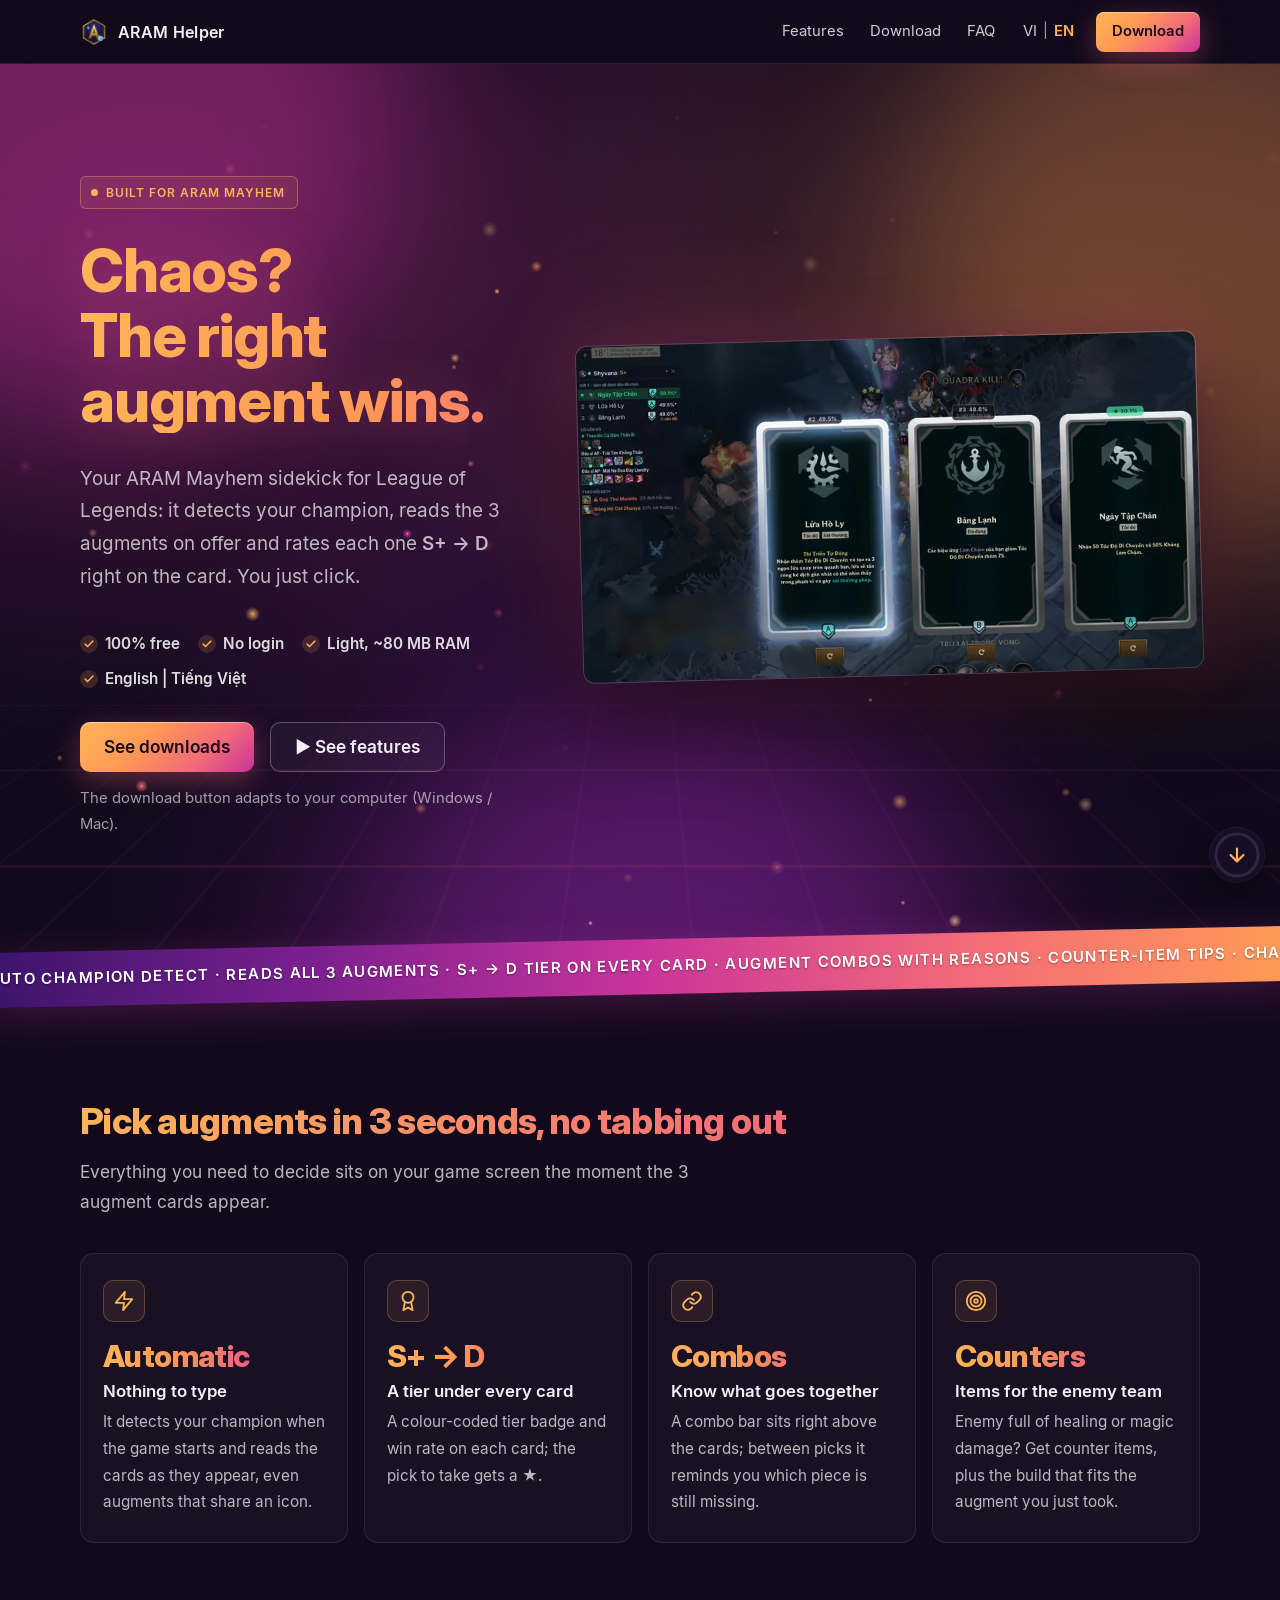
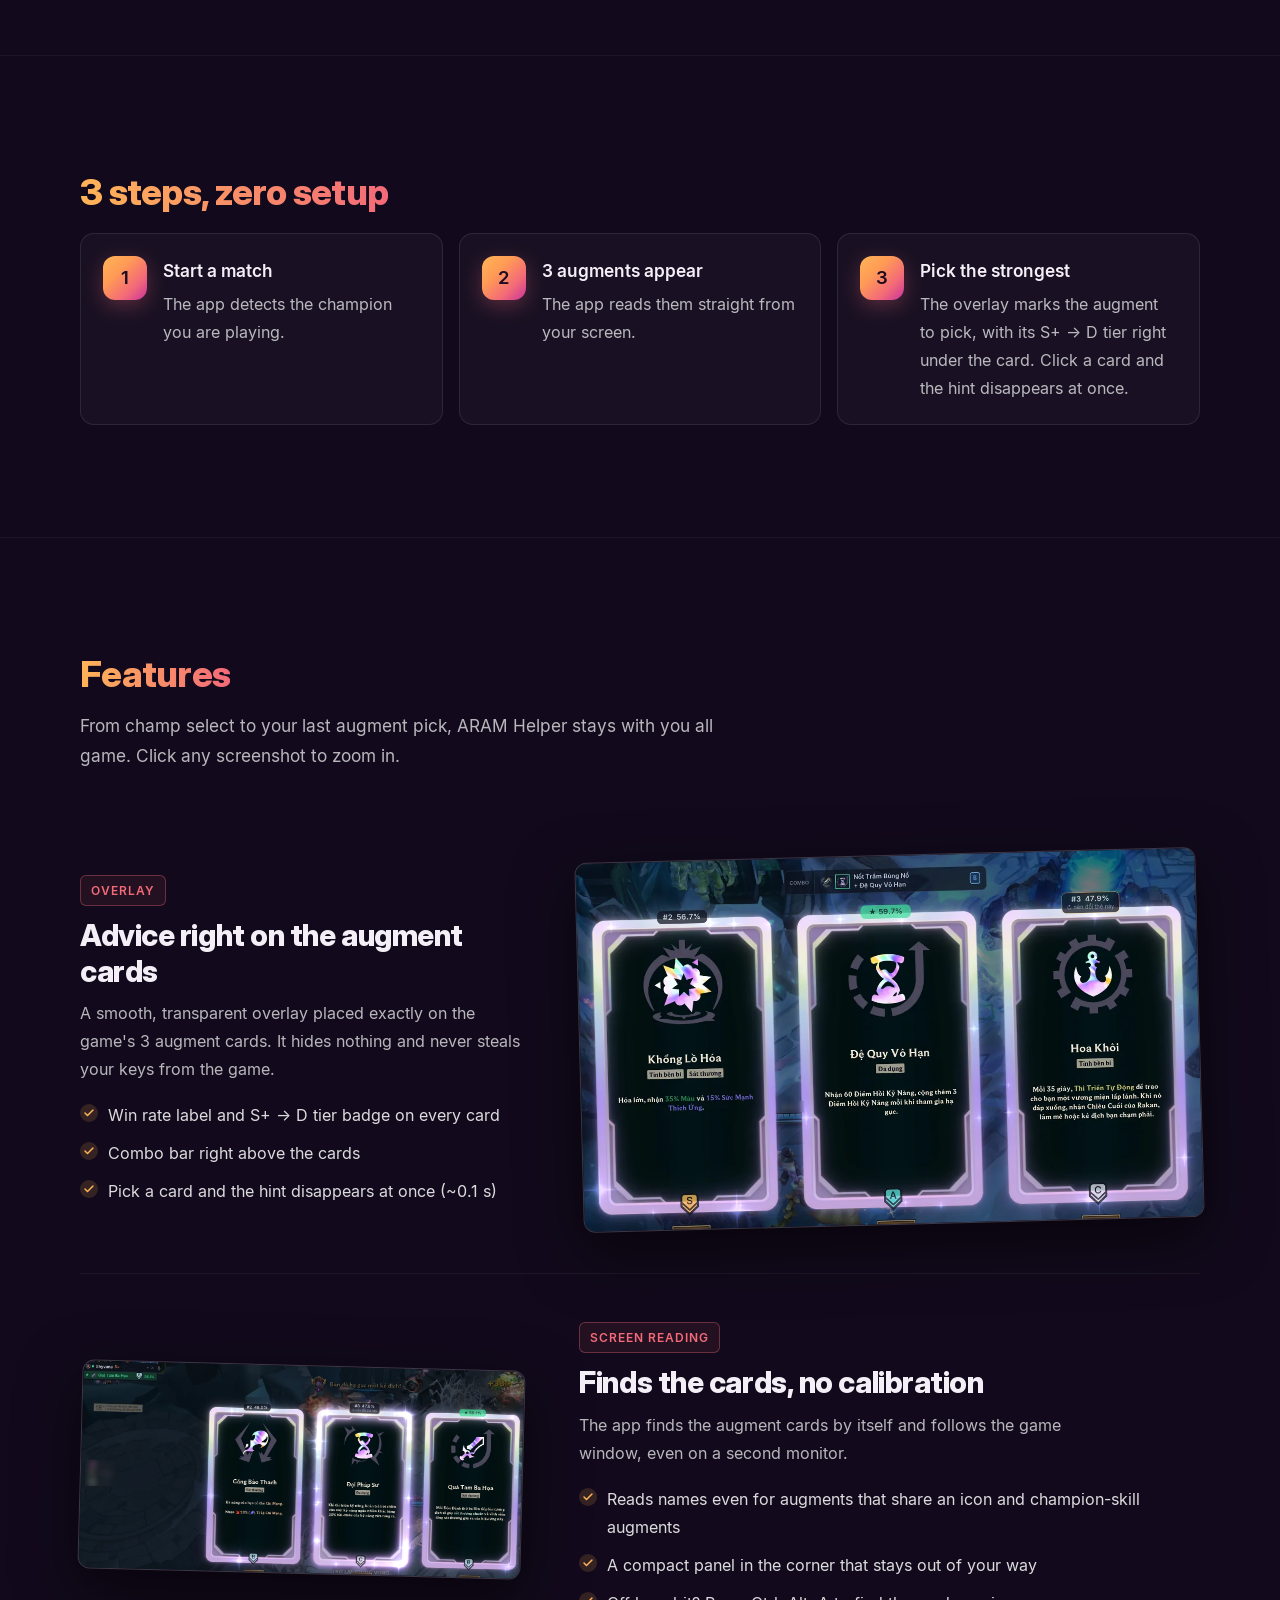
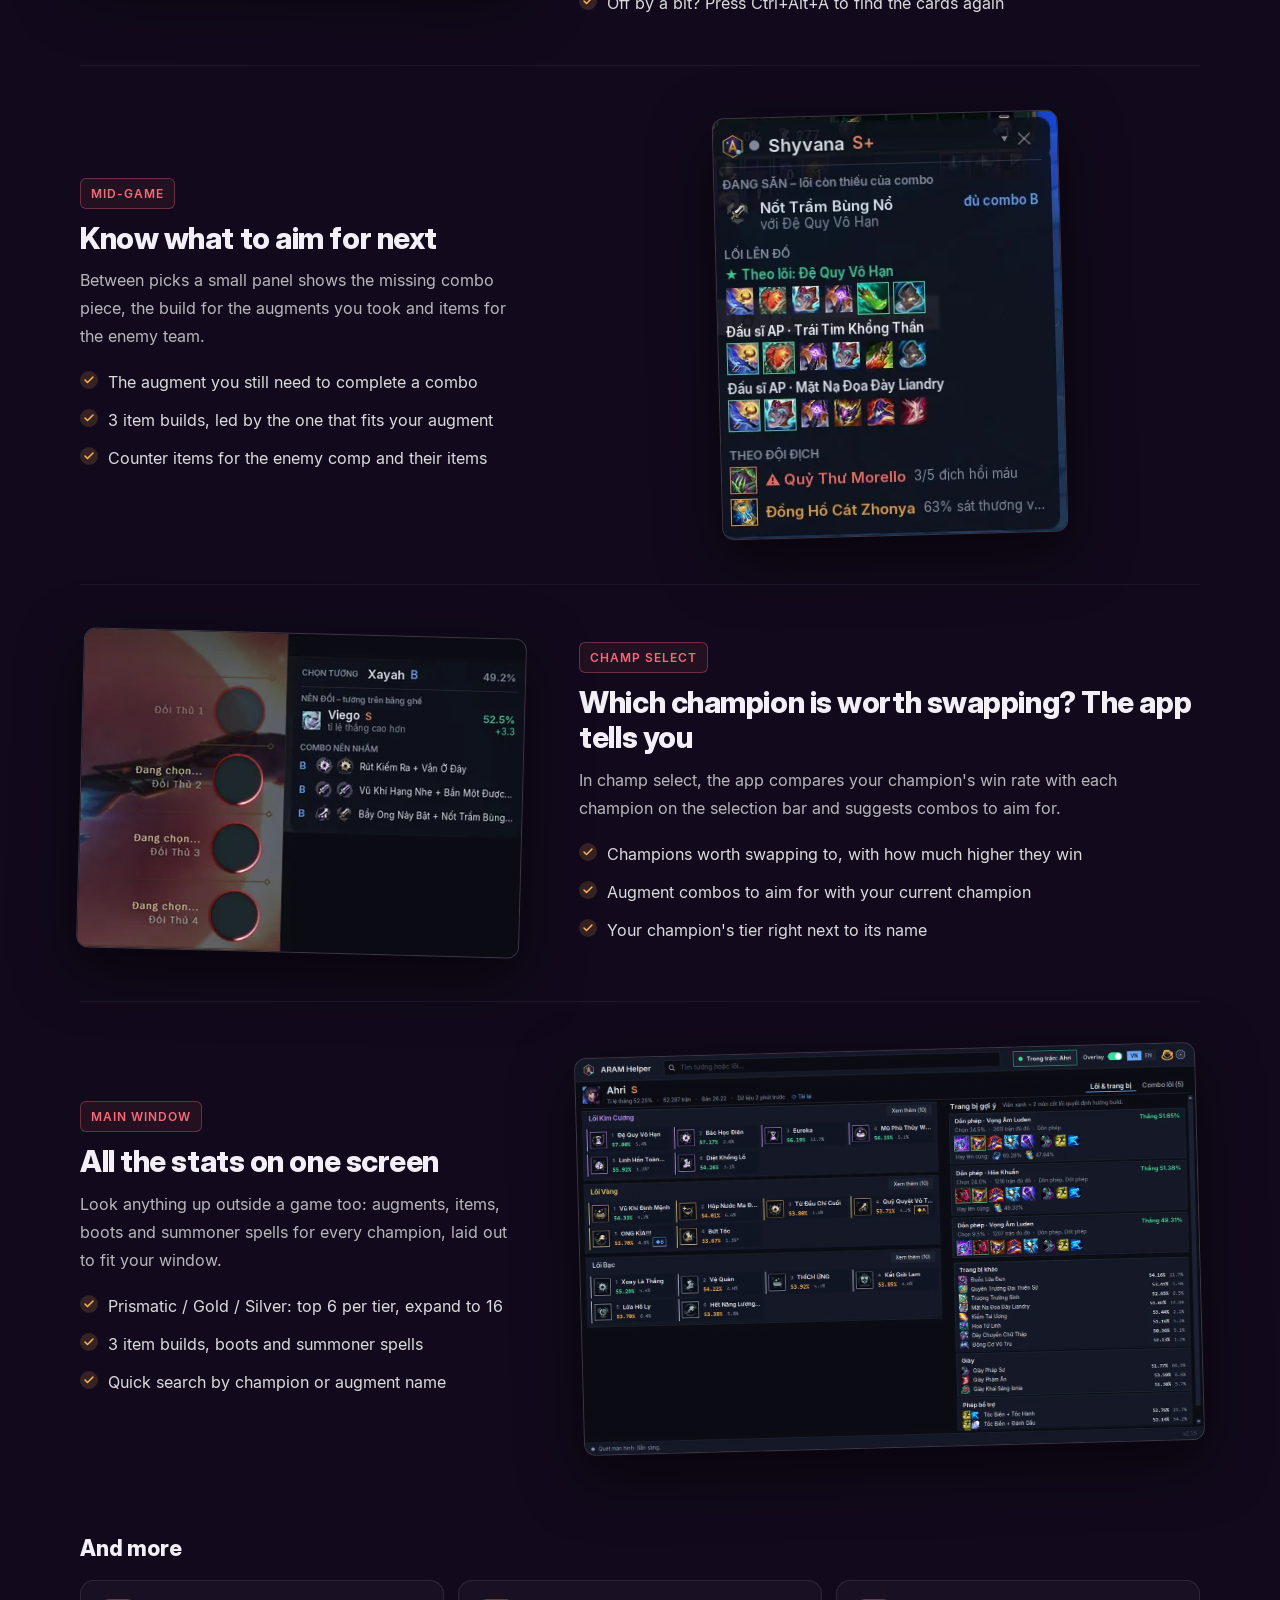
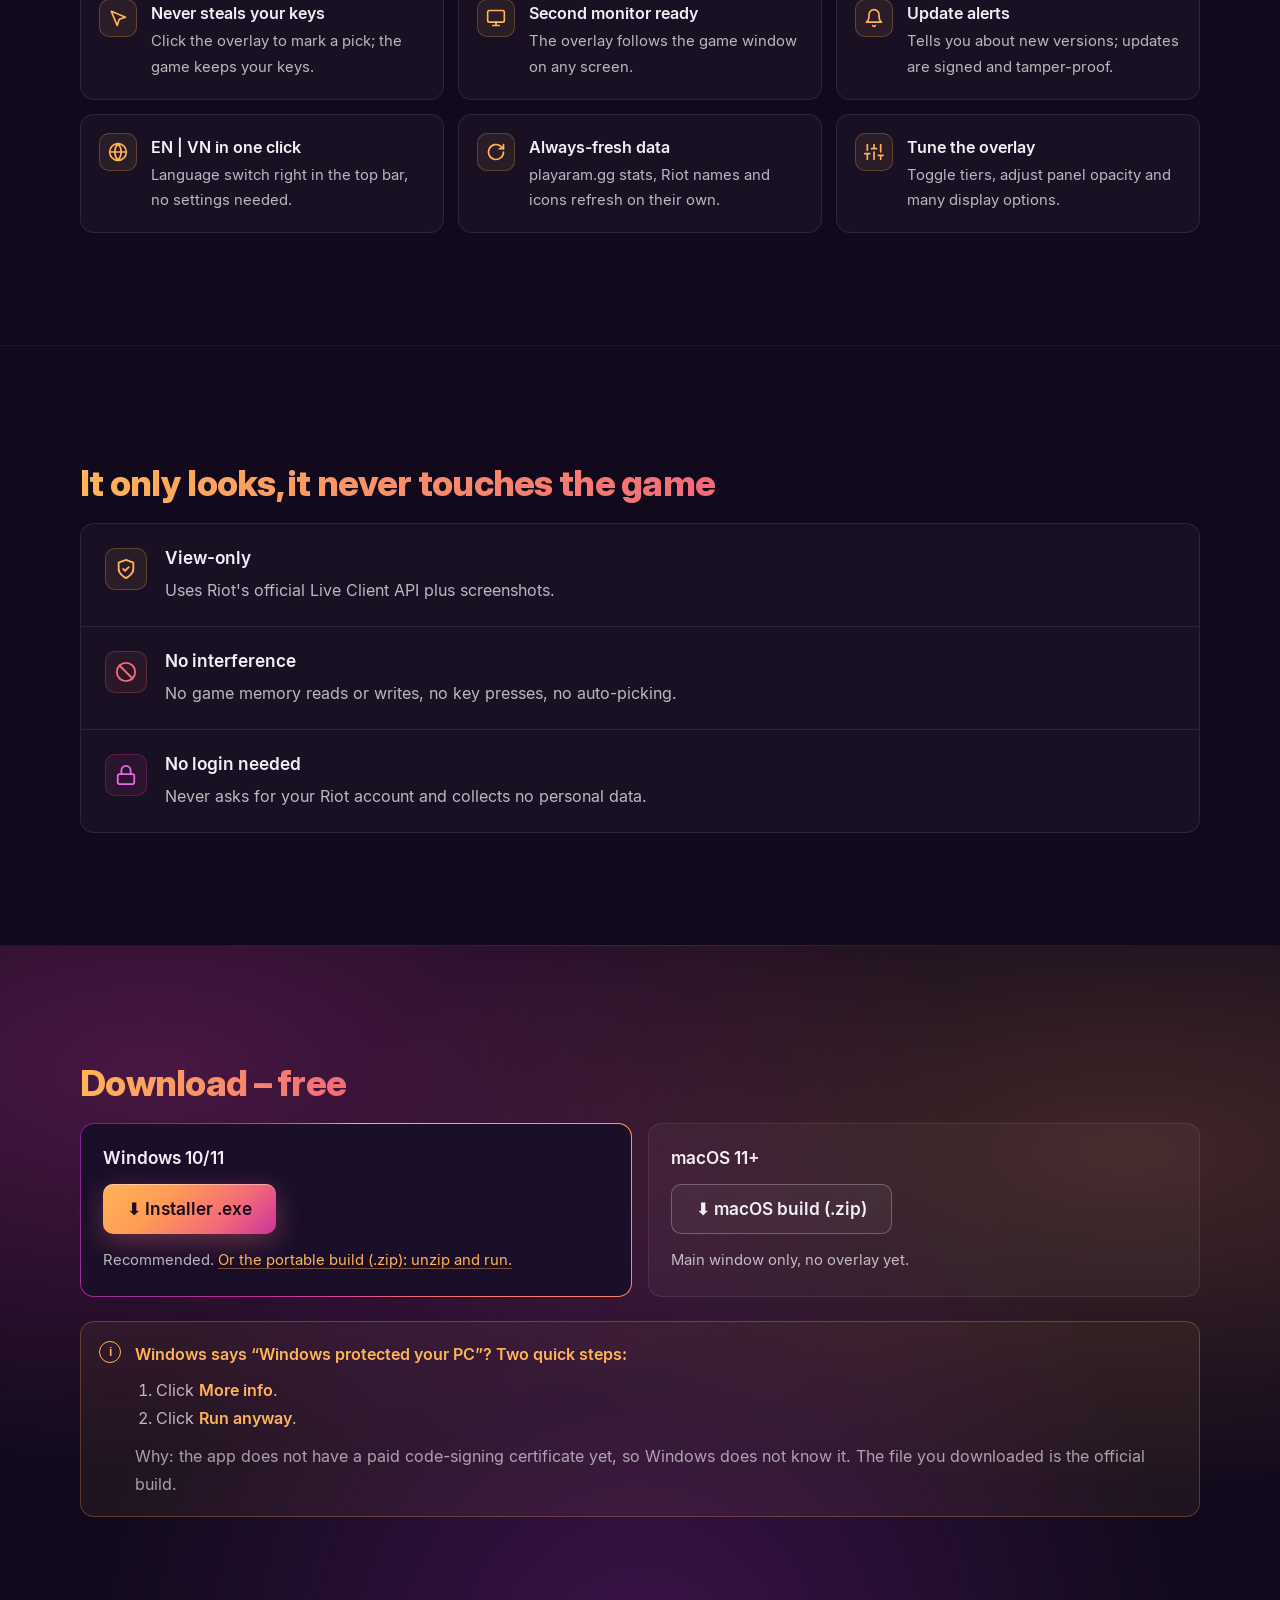
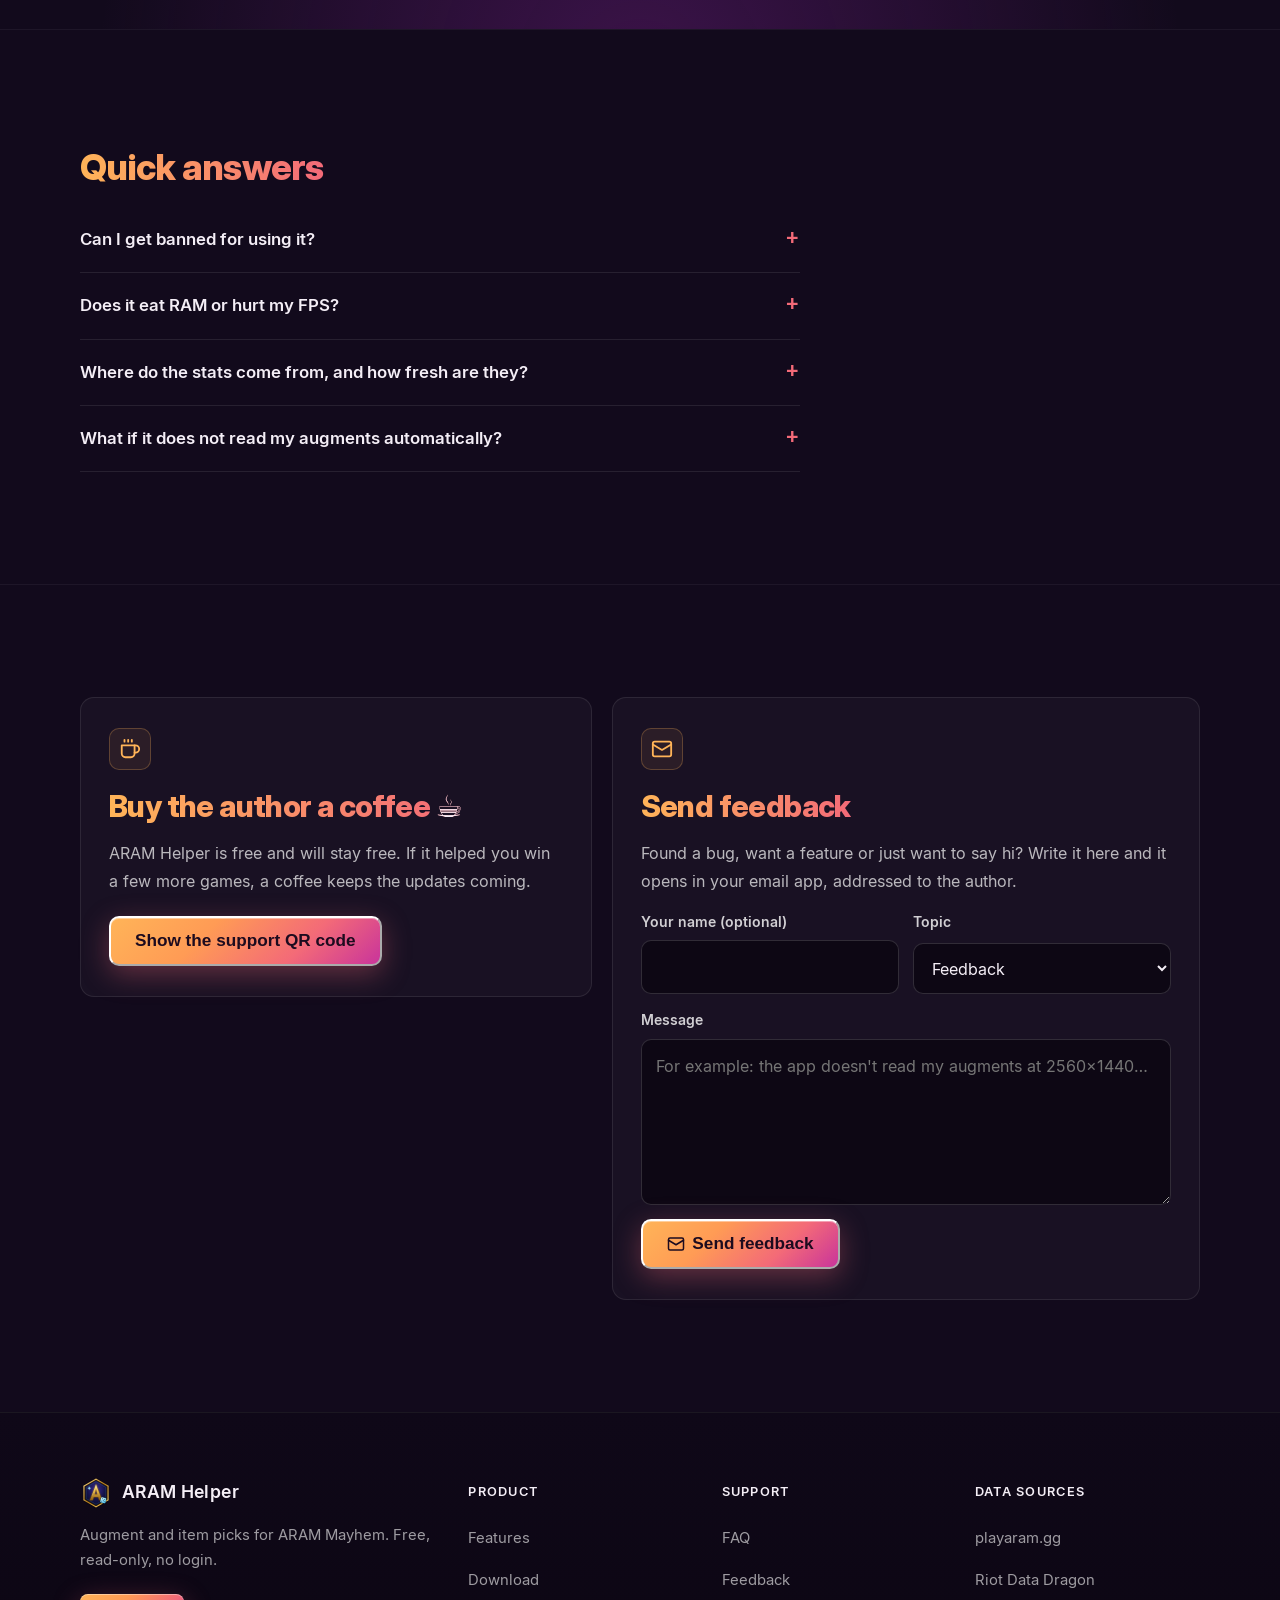
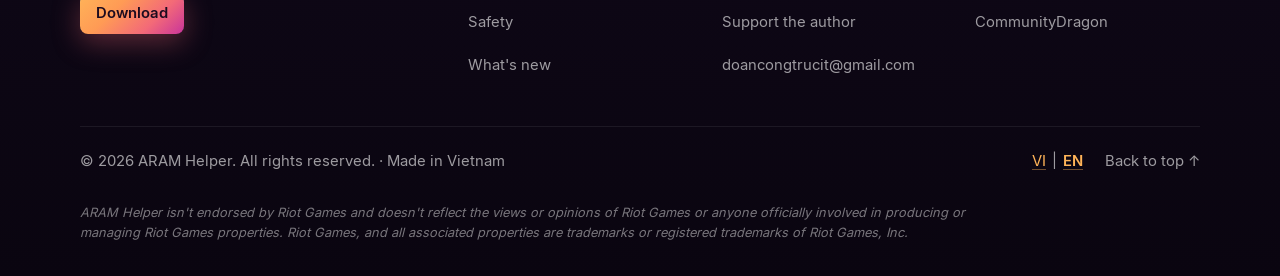
==== site/en/index.html @ 910d331d "ARAM Helper website and releases This repository hosts the aramhelper.com website and the app's rele" ====
<!doctype html>
<html lang="en">
<head>
<meta charset="utf-8">
<meta name="viewport" content="width=device-width, initial-scale=1">
<title>ARAM Helper – Augment and item picks for ARAM Mayhem</title>
<meta name="description" content="ARAM Helper detects your champion, reads the 3 augments on screen and recommends augments + items right in the game, for ARAM Mayhem. Free, read-only, no login.">
<meta name="keywords" content="ARAM Mayhem augment helper, ARAM Mayhem augments, ARAM augment tier list, augment overlay, ARAM Helper, LoL ARAM">
<meta name="theme-color" content="#120a1c">
<link rel="canonical" href="https://aramhelper.com/en/">
<link rel="alternate" hreflang="vi" href="https://aramhelper.com/">
<link rel="alternate" hreflang="en" href="https://aramhelper.com/en/">
<link rel="alternate" hreflang="x-default" href="https://aramhelper.com/">
<link rel="icon" type="image/png" href="../assets/img/icon.png">
<meta property="og:type" content="website">
<meta property="og:site_name" content="ARAM Helper">
<meta property="og:title" content="ARAM Helper – Chaos? Pick the right augment and win.">
<meta property="og:description" content="Reads your 3 augments on screen and recommends augments + items in-game for ARAM Mayhem. Free, read-only, no login.">
<meta property="og:url" content="https://aramhelper.com/en/">
<meta property="og:image" content="https://aramhelper.com/assets/img/og-en.png">
<meta property="og:locale" content="en_US">
<meta name="twitter:card" content="summary_large_image">
<meta name="twitter:title" content="ARAM Helper – Chaos? Pick the right augment and win.">
<meta name="twitter:description" content="Reads your 3 augments on screen and recommends augments + items in-game for ARAM Mayhem. Free, read-only, no login.">
<meta name="twitter:image" content="https://aramhelper.com/assets/img/og-en.png">
<link rel="preload" href="../assets/fonts/InterDisplay-ExtraBold.woff2" as="font" type="font/woff2" crossorigin>
<link rel="stylesheet" href="../assets/style.css?v=8edf6a30">
<script type="module" src="../assets/app.mjs?v=8edf6a30"></script>
</head>
<body data-lang="en">
<div class="scroll-progress" aria-hidden="true"></div>

<header class="site-nav">
  <a class="brand" href="#hero"><img src="../assets/img/icon.png" alt="" width="28" height="28"><span>ARAM Helper</span></a>
  <button class="nav-toggle" type="button" aria-label="Open menu" aria-controls="site-links">&#9776;</button>
  <nav id="site-links" class="site-links">
    <a href="#features">Features</a>
    <a href="#download">Download</a>
    <a href="#faq">FAQ</a>
    <span class="lang-switch"><a data-set-lang="vi" hreflang="vi" href="../">VI</a> | <a data-set-lang="en" hreflang="en" href="./">EN</a></span>
  </nav>
  <a class="btn btn-primary btn-sm nav-cta" href="#download">Download</a>
</header>

<main>

<section id="hero" class="hero glow">
  <div class="hero-fx" aria-hidden="true"><span class="blob b1"></span><span class="blob b2"></span><span class="blob b3"></span><div class="floor"></div><canvas id="sparks"></canvas></div>
  <p class="badge"><span class="dot"></span>Built for ARAM Mayhem</p>
  <h1>Chaos? The right augment wins.</h1>
  <p class="lead">Your ARAM Mayhem sidekick for League of Legends: it detects your champion, reads the 3 augments on offer and rates each one <b>S+ → D</b> right on the card. You just click.</p>
  <ul class="hero-points">
    <li><svg class="tick" viewBox="0 0 24 24" aria-hidden="true" focusable="false"><path d="M20 6 9 17l-5-5"/></svg>100% free</li><li><svg class="tick" viewBox="0 0 24 24" aria-hidden="true" focusable="false"><path d="M20 6 9 17l-5-5"/></svg>No login</li><li><svg class="tick" viewBox="0 0 24 24" aria-hidden="true" focusable="false"><path d="M20 6 9 17l-5-5"/></svg>Light, ~80 MB RAM</li><li><svg class="tick" viewBox="0 0 24 24" aria-hidden="true" focusable="false"><path d="M20 6 9 17l-5-5"/></svg>English | Tiếng Việt</li>
  </ul>
  <div class="cta">
    <a id="primary-dl" class="btn btn-primary" data-dl-win="https://github.com/doancongtrucit/aram-helper/releases/latest/download/ARAM-Helper-Setup.exe" data-dl-mac="https://github.com/doancongtrucit/aram-helper/releases/latest/download/ARAM-Helper-macos.zip" href="https://github.com/doancongtrucit/aram-helper/releases/latest/download/ARAM-Helper-Setup.exe">⬇ Download for Windows</a>
    <a id="demo-btn" class="btn btn-ghost" href="#features">▶ See features</a>
  </div>
  <p class="muted hero-note">The download button adapts to your computer (Windows / Mac). <span data-version hidden></span></p>
  <img class="shot hero-shot zoomable" fetchpriority="high" src="../assets/img/overlay-ingame.webp" srcset="../assets/img/overlay-ingame-800.webp 800w, ../assets/img/overlay-ingame.webp 1500w" sizes="(min-width: 1000px) 640px, 100vw" alt="ARAM Helper overlay in a real ARAM Mayhem game: win rates on the cards, tier badges and the suggestion panel" width="1500" height="814">
</section>

<div class="ticker" aria-hidden="true"><div class="ticker-track"><span>Auto champion detect · Reads all 3 augments · S+ → D tier on every card · Augment combos with reasons · Counter-item tips · Champ select advice · Transparent overlay</span><span>Auto champion detect · Reads all 3 augments · S+ → D tier on every card · Augment combos with reasons · Counter-item tips · Champ select advice · Transparent overlay</span></div></div>

<section id="highlights" class="highlights">
  <h2>Pick augments in 3 seconds, no tabbing out</h2>
  <p class="section-sub">Everything you need to decide sits on your game screen the moment the 3 augment cards appear.</p>
  <div class="hl-grid">
    <div class="box hl"><svg class="ico" viewBox="0 0 24 24" aria-hidden="true" focusable="false"><path d="M13 2 3 14h9l-1 8 10-12h-9l1-8z"/></svg><span class="hl-k">Automatic</span><b>Nothing to type</b><p>It detects your champion when the game starts and reads the cards as they appear, even augments that share an icon.</p></div>
    <div class="box hl"><svg class="ico" viewBox="0 0 24 24" aria-hidden="true" focusable="false"><circle cx="12" cy="8" r="6"/><path d="M15.5 13.5 17 22l-5-3-5 3 1.5-8.5"/></svg><span class="hl-k">S+ → D</span><b>A tier under every card</b><p>A colour-coded tier badge and win rate on each card; the pick to take gets a ★.</p></div>
    <div class="box hl"><svg class="ico" viewBox="0 0 24 24" aria-hidden="true" focusable="false"><path d="M10 13a5 5 0 0 0 7.5.5l3-3a5 5 0 0 0-7-7l-1.7 1.7"/><path d="M14 11a5 5 0 0 0-7.5-.5l-3 3a5 5 0 0 0 7 7l1.7-1.7"/></svg><span class="hl-k">Combos</span><b>Know what goes together</b><p>A combo bar sits right above the cards; between picks it reminds you which piece is still missing.</p></div>
    <div class="box hl"><svg class="ico" viewBox="0 0 24 24" aria-hidden="true" focusable="false"><circle cx="12" cy="12" r="10"/><circle cx="12" cy="12" r="6"/><circle cx="12" cy="12" r="2"/></svg><span class="hl-k">Counters</span><b>Items for the enemy team</b><p>Enemy full of healing or magic damage? Get counter items, plus the build that fits the augment you just took.</p></div>
  </div>
</section>

<section id="how" class="how">
  <h2>3 steps, zero setup</h2>
  <ol class="steps">
    <li class="box step"><i aria-hidden="true">1</i><div><b>Start a match</b>The app detects the champion you are playing.</div></li>
    <li class="box step"><i aria-hidden="true">2</i><div><b>3 augments appear</b>The app reads them straight from your screen.</div></li>
    <li class="box step"><i aria-hidden="true">3</i><div><b>Pick the strongest</b>The overlay marks the augment to pick, with its S+ → D tier right under the card. Click a card and the hint disappears at once.</div></li>
  </ol>
</section>

<section id="features" class="features">
  <h2>Features</h2>
  <p class="section-sub">From champ select to your last augment pick, ARAM Helper stays with you all game. Click any screenshot to zoom in.</p>
  <article class="frow">
    <div class="frow-text">
      <span class="chip">Overlay</span>
      <h3>Advice right on the augment cards</h3>
      <p>A smooth, transparent overlay placed exactly on the game's 3 augment cards. It hides nothing and never steals your keys from the game.</p>
      <ul class="checks"><li><svg class="tick" viewBox="0 0 24 24" aria-hidden="true" focusable="false"><path d="M20 6 9 17l-5-5"/></svg>Win rate label and S+ → D tier badge on every card</li><li><svg class="tick" viewBox="0 0 24 24" aria-hidden="true" focusable="false"><path d="M20 6 9 17l-5-5"/></svg>Combo bar right above the cards</li><li><svg class="tick" viewBox="0 0 24 24" aria-hidden="true" focusable="false"><path d="M20 6 9 17l-5-5"/></svg>Pick a card and the hint disappears at once (~0.1 s)</li></ul>
    </div>
    <figure class="frow-media"><img class="shot zoomable" src="../assets/img/overlay-combo.webp" alt="Overlay on the 3 augment cards: win rates, tier badges and the combo bar" width="1200" height="714" loading="lazy"></figure>
  </article>
  <article class="frow">
    <div class="frow-text">
      <span class="chip">Screen reading</span>
      <h3>Finds the cards, no calibration</h3>
      <p>The app finds the augment cards by itself and follows the game window, even on a second monitor.</p>
      <ul class="checks"><li><svg class="tick" viewBox="0 0 24 24" aria-hidden="true" focusable="false"><path d="M20 6 9 17l-5-5"/></svg>Reads names even for augments that share an icon and champion-skill augments</li><li><svg class="tick" viewBox="0 0 24 24" aria-hidden="true" focusable="false"><path d="M20 6 9 17l-5-5"/></svg>A compact panel in the corner that stays out of your way</li><li><svg class="tick" viewBox="0 0 24 24" aria-hidden="true" focusable="false"><path d="M20 6 9 17l-5-5"/></svg>Off by a bit? Press Ctrl+Alt+A to find the cards again</li></ul>
    </div>
    <figure class="frow-media"><img class="shot zoomable" src="../assets/img/overlay-collapsed.webp" alt="Compact suggestion panel in the corner while picking an augment" width="1500" height="705" loading="lazy"></figure>
  </article>
  <article class="frow frow-tall">
    <div class="frow-text">
      <span class="chip">Mid-game</span>
      <h3>Know what to aim for next</h3>
      <p>Between picks a small panel shows the missing combo piece, the build for the augments you took and items for the enemy team.</p>
      <ul class="checks"><li><svg class="tick" viewBox="0 0 24 24" aria-hidden="true" focusable="false"><path d="M20 6 9 17l-5-5"/></svg>The augment you still need to complete a combo</li><li><svg class="tick" viewBox="0 0 24 24" aria-hidden="true" focusable="false"><path d="M20 6 9 17l-5-5"/></svg>3 item builds, led by the one that fits your augment</li><li><svg class="tick" viewBox="0 0 24 24" aria-hidden="true" focusable="false"><path d="M20 6 9 17l-5-5"/></svg>Counter items for the enemy comp and their items</li></ul>
    </div>
    <figure class="frow-media"><img class="shot zoomable" src="../assets/img/overlay-between.webp" alt="Mid-game panel: missing combo piece, item builds and counter items" width="344" height="420" loading="lazy"></figure>
  </article>
  <article class="frow">
    <div class="frow-text">
      <span class="chip">Champ select</span>
      <h3>Which champion is worth swapping? The app tells you</h3>
      <p>In champ select, the app compares your champion's win rate with each champion on the selection bar and suggests combos to aim for.</p>
      <ul class="checks"><li><svg class="tick" viewBox="0 0 24 24" aria-hidden="true" focusable="false"><path d="M20 6 9 17l-5-5"/></svg>Champions worth swapping to, with how much higher they win</li><li><svg class="tick" viewBox="0 0 24 24" aria-hidden="true" focusable="false"><path d="M20 6 9 17l-5-5"/></svg>Augment combos to aim for with your current champion</li><li><svg class="tick" viewBox="0 0 24 24" aria-hidden="true" focusable="false"><path d="M20 6 9 17l-5-5"/></svg>Your champion's tier right next to its name</li></ul>
    </div>
    <figure class="frow-media"><img class="shot zoomable" src="../assets/img/champ-select.webp" alt="Champ select panel: champions worth swapping to and combos to aim for" width="500" height="360" loading="lazy"></figure>
  </article>
  <article class="frow">
    <div class="frow-text">
      <span class="chip">Main window</span>
      <h3>All the stats on one screen</h3>
      <p>Look anything up outside a game too: augments, items, boots and summoner spells for every champion, laid out to fit your window.</p>
      <ul class="checks"><li><svg class="tick" viewBox="0 0 24 24" aria-hidden="true" focusable="false"><path d="M20 6 9 17l-5-5"/></svg>Prismatic / Gold / Silver: top 6 per tier, expand to 16</li><li><svg class="tick" viewBox="0 0 24 24" aria-hidden="true" focusable="false"><path d="M20 6 9 17l-5-5"/></svg>3 item builds, boots and summoner spells</li><li><svg class="tick" viewBox="0 0 24 24" aria-hidden="true" focusable="false"><path d="M20 6 9 17l-5-5"/></svg>Quick search by champion or augment name</li></ul>
    </div>
    <figure class="frow-media"><img class="shot zoomable" src="../assets/img/main-window.webp" alt="ARAM Helper main window with augments, items and combos" width="1400" height="897" loading="lazy"></figure>
  </article>
  <h3 class="more-title">And more</h3>
  <div class="mini-grid">
    <div class="mini"><svg class="ico" viewBox="0 0 24 24" aria-hidden="true" focusable="false"><path d="m4 4 7 17 2.5-7.5L21 11z"/></svg><div><b>Never steals your keys</b><p>Click the overlay to mark a pick; the game keeps your keys.</p></div></div>
    <div class="mini"><svg class="ico" viewBox="0 0 24 24" aria-hidden="true" focusable="false"><rect x="2" y="3" width="20" height="14" rx="2"/><path d="M8 21h8M12 17v4"/></svg><div><b>Second monitor ready</b><p>The overlay follows the game window on any screen.</p></div></div>
    <div class="mini"><svg class="ico" viewBox="0 0 24 24" aria-hidden="true" focusable="false"><path d="M6 8a6 6 0 0 1 12 0c0 7 3 9 3 9H3s3-2 3-9"/><path d="M10.3 21a1.9 1.9 0 0 0 3.4 0"/></svg><div><b>Update alerts</b><p>Tells you about new versions; updates are signed and tamper-proof.</p></div></div>
    <div class="mini"><svg class="ico" viewBox="0 0 24 24" aria-hidden="true" focusable="false"><circle cx="12" cy="12" r="10"/><path d="M2 12h20M12 2a15 15 0 0 1 0 20M12 2a15 15 0 0 0 0 20"/></svg><div><b>EN | VN in one click</b><p>Language switch right in the top bar, no settings needed.</p></div></div>
    <div class="mini"><svg class="ico" viewBox="0 0 24 24" aria-hidden="true" focusable="false"><path d="M21 12a9 9 0 1 1-3-6.7L21 8"/><path d="M21 3v5h-5"/></svg><div><b>Always-fresh data</b><p>playaram.gg stats, Riot names and icons refresh on their own.</p></div></div>
    <div class="mini"><svg class="ico" viewBox="0 0 24 24" aria-hidden="true" focusable="false"><path d="M4 21v-7M4 10V3M12 21v-9M12 8V3M20 21v-5M20 12V3M1 14h6M9 8h6M17 16h6"/></svg><div><b>Tune the overlay</b><p>Toggle tiers, adjust panel opacity and many display options.</p></div></div>
  </div>
</section>

<section id="safety" class="safety">
  <h2>It only looks, it never touches the game</h2>
  <div class="row">
    <div class="box"><svg class="ico" viewBox="0 0 24 24" aria-hidden="true" focusable="false"><path d="M12 22s8-4 8-10V5l-8-3-8 3v7c0 6 8 10 8 10z"/><path d="m9 12 2 2 4-4"/></svg><b>View-only</b><p>Uses Riot's official Live Client API plus screenshots.</p></div>
    <div class="box"><svg class="ico" viewBox="0 0 24 24" aria-hidden="true" focusable="false"><circle cx="12" cy="12" r="10"/><path d="m4.9 4.9 14.2 14.2"/></svg><b>No interference</b><p>No game memory reads or writes, no key presses, no auto-picking.</p></div>
    <div class="box"><svg class="ico" viewBox="0 0 24 24" aria-hidden="true" focusable="false"><rect x="3" y="11" width="18" height="11" rx="2"/><path d="M7 11V7a5 5 0 0 1 10 0v4"/></svg><b>No login needed</b><p>Never asks for your Riot account and collects no personal data.</p></div>
  </div>
</section>

<section id="download" class="download glow">
  <h2>Download – free</h2>
  <div class="row">
    <div class="box featured">
      <b>Windows 10/11</b>
      <a class="btn btn-primary" href="https://github.com/doancongtrucit/aram-helper/releases/latest/download/ARAM-Helper-Setup.exe">⬇ Installer .exe</a>
      <p class="muted">Recommended. <a href="https://github.com/doancongtrucit/aram-helper/releases/latest/download/ARAM-Helper-win64-portable.zip">Or the portable build (.zip): unzip and run.</a></p>
    </div>
    <div class="box">
      <b>macOS 11+</b>
      <a class="btn btn-ghost" href="https://github.com/doancongtrucit/aram-helper/releases/latest/download/ARAM-Helper-macos.zip">⬇ macOS build (.zip)</a>
      <p class="muted">Main window only, no overlay yet.</p>
    </div>
  </div>
  <div id="mobile-note" class="note mobile-note">
    <p>ARAM Helper runs on Windows/Mac computers – open this link on a PC.</p>
    <button id="share-link" class="btn btn-ghost" type="button" data-copied="Link copied">Share / copy link</button>
    <p id="share-status" class="share-status" role="status" aria-live="polite"></p>
  </div>
  <div class="note smartscreen">
    <b>Windows says “Windows protected your PC”? Two quick steps:</b>
    <ol>
      <li>Click <b>More info</b>.</li>
      <li>Click <b>Run anyway</b>.</li>
    </ol>
    <p>Why: the app does not have a paid code-signing certificate yet, so Windows does not know it. The file you downloaded is the official build.</p>
  </div>
</section>

<section id="faq" class="faq narrow">
  <h2>Quick answers</h2>
  <details><summary>Can I get banned for using it?</summary><p>The app only uses the official Live Client API that Riot provides for companion apps (the same way other well-known apps work) plus screenshots. It never reads or writes game memory, never sends key presses and never picks augments for you. Still, it is a third-party tool – use it at your own discretion under Riot's current policies.</p></details>
  <details><summary>Does it eat RAM or hurt my FPS?</summary><p>It is light: about 70–90 MB of RAM while running, and the overlay is a single transparent window, so FPS is not noticeably affected.</p></details>
  <details><summary>Where do the stats come from, and how fresh are they?</summary><p>Augment and item stats come from playaram.gg; names and icons from Riot Data Dragon and CommunityDragon. The app refreshes its data when you open it.</p></details>
  <details><summary>What if it does not read my augments automatically?</summary><p>You can still look things up: type a champion or augment name in the search box to see stats and advice. While the augment cards are open, press Ctrl+Alt+A to make the app find the cards again.</p></details>
</section>

<section id="donate" class="donate">
  <div class="donate-grid">
    <div class="box donate-card">
      <svg class="ico" viewBox="0 0 24 24" aria-hidden="true" focusable="false"><path d="M17 8h1a4 4 0 0 1 0 8h-1"/><path d="M3 8h14v9a4 4 0 0 1-4 4H7a4 4 0 0 1-4-4z"/><path d="M6 2v2M10 2v2M14 2v2"/></svg>
      <h2>Buy the author a coffee <span class="emoji" aria-hidden="true">☕</span></h2>
      <p>ARAM Helper is free and will stay free. If it helped you win a few more games, a coffee keeps the updates coming.</p>
      <button id="qr-toggle" class="btn btn-primary" type="button" aria-expanded="false" aria-controls="qr-panel" data-show="Show the support QR code" data-hide="Hide the QR code">Show the support QR code</button>
      <noscript><style>#qr-toggle { display: none; } #qr-panel { display: block; }</style></noscript>
      <div id="qr-panel" class="qr-panel" hidden>
        <figure class="donate-figure">
          <img id="donate-qr" class="donate-qr" src="../assets/img/donate-qr.png" alt="VietQR code for a Vietnamese bank transfer to support the author" width="240" height="240">
          <figcaption>Vietnamese bank transfer (VietQR)</figcaption>
        </figure>
        <p id="donate-fallback" class="muted">The QR code is being updated. Contact me by email: <a href="mailto:doancongtrucit@gmail.com">doancongtrucit@gmail.com</a></p>
      </div>
    </div>
    <div id="feedback" class="box feedback-card">
      <svg class="ico" viewBox="0 0 24 24" aria-hidden="true" focusable="false"><rect x="2" y="4" width="20" height="16" rx="2"/><path d="m22 7-10 6L2 7"/></svg>
      <h2>Send feedback</h2>
      <p>Found a bug, want a feature or just want to say hi? Write it here and it opens in your email app, addressed to the author.</p>
      <form id="fb-form" class="fb-form" novalidate data-email="doancongtrucit@gmail.com" data-err="Please write a few words before sending." data-ok="Your email app should be open. If nothing happened, write directly to">
        <div class="field-row">
          <label class="field"><span>Your name (optional)</span><input name="name" type="text" maxlength="60" autocomplete="nickname"></label>
          <label class="field"><span>Topic</span><select name="topic"><option>Feedback</option><option>Bug report</option><option>Feature request</option></select></label>
        </div>
        <label class="field"><span>Message</span><textarea name="message" rows="5" maxlength="1500" placeholder="For example: the app doesn't read my augments at 2560×1440…" required></textarea></label>
        <button class="btn btn-primary" type="submit"><svg class="btn-ico" viewBox="0 0 24 24" aria-hidden="true" focusable="false"><rect x="2" y="4" width="20" height="16" rx="2"/><path d="m22 7-10 6L2 7"/></svg>Send feedback</button>
        <p id="fb-status" class="fb-status" role="status" aria-live="polite"></p>
      </form>
    </div>
  </div>
</section>

</main>

<dialog id="lightbox" class="lightbox" aria-label="Click to zoom">
  <form method="dialog"><button class="lightbox-close" aria-label="Close image">&times;</button></form>
  <img id="lightbox-img" alt="">
  <!-- Demo video slot: <video src="../assets/video/demo.mp4" controls playsinline></video> -->
</dialog>

<button id="scroll-fab" class="scroll-fab" type="button" hidden aria-label="Jump to the end" title="Jump to the end" data-end="Jump to the end" data-top="Back to top">
  <svg class="fab-ring" viewBox="0 0 48 48" aria-hidden="true"><circle cx="24" cy="24" r="21"/><circle class="fab-progress" cx="24" cy="24" r="21" pathLength="100"/></svg>
  <svg class="fab-arrow" viewBox="0 0 24 24" aria-hidden="true" focusable="false"><path d="M12 5v14M19 12l-7 7-7-7"/></svg>
</button>

<footer class="site-footer">
  <div class="footer-grid">
    <div class="footer-brand">
      <a class="brand" href="#hero"><img src="../assets/img/icon.png" alt="" width="32" height="32" loading="lazy"><span>ARAM Helper</span></a>
      <p>Augment and item picks for ARAM Mayhem. Free, read-only, no login.</p>
      <a class="btn btn-primary btn-sm" href="#download">Download</a>
    </div>
    <nav class="footer-col" aria-label="Product">
      <h3>Product</h3>
      <ul>
        <li><a href="#features">Features</a></li>
        <li><a href="#download">Download</a></li>
        <li><a href="#safety">Safety</a></li>
        <li><a href="changelog.html">What's new</a></li>
      </ul>
    </nav>
    <nav class="footer-col" aria-label="Support">
      <h3>Support</h3>
      <ul>
        <li><a href="#faq">FAQ</a></li>
        <li><a href="#feedback">Feedback</a></li>
        <li><a href="#donate">Support the author</a></li>
        <li><a href="mailto:doancongtrucit@gmail.com">doancongtrucit@gmail.com</a></li>
      </ul>
    </nav>
    <div class="footer-col">
      <h3>Data sources</h3>
      <ul>
        <li><a href="https://playaram.gg" rel="noopener">playaram.gg</a></li>
        <li>Riot Data Dragon</li>
        <li>CommunityDragon</li>
      </ul>
    </div>
  </div>
  <div class="footer-bottom">
    <p>&copy; 2026 ARAM Helper. All rights reserved. · Made in Vietnam</p>
    <p class="footer-meta"><span class="lang-switch"><a data-set-lang="vi" hreflang="vi" href="../">VI</a> | <a data-set-lang="en" hreflang="en" href="./">EN</a></span><a href="#hero">Back to top &uarr;</a></p>
  </div>
  <p class="disclaimer"><i>ARAM Helper isn't endorsed by Riot Games and doesn't reflect the views or opinions of Riot Games or anyone officially involved in producing or managing Riot Games properties. Riot Games, and all associated properties are trademarks or registered trademarks of Riot Games, Inc.</i></p>
</footer>

</body>
</html>
---- site/assets/style.css ----
/* ARAM Helper landing page – "Vice sunset" palette (deep violet → magenta → coral → warm yellow).
   Layout and type rhythm follow a calm editorial style; motion lives in the effects layer at the end.
   No external fonts or CSS. */

@font-face {
  font-family: "Inter";
  src: url("fonts/Inter-Regular.ttf") format("truetype");
  font-weight: 400;
  font-style: normal;
  font-display: swap;
}
@font-face {
  font-family: "Inter";
  src: url("fonts/Inter-SemiBold.ttf") format("truetype");
  font-weight: 600;
  font-style: normal;
  font-display: swap;
}
@font-face {
  font-family: "Inter Display";        /* Inter 4.1 display cut, for large headings */
  src: url("fonts/InterDisplay-ExtraBold.woff2") format("woff2");
  font-weight: 800;
  font-style: normal;
  font-display: swap;
}

:root {
  /* Palette */
  --violet: #3b146b;
  --purple: #7b208f;
  --magenta: #c9349b;
  --coral-pink: #f36a78;
  --coral: #f87572;
  --orange: #ff9b55;
  --yellow: #ffb458;

  --bg: #120a1c;
  --bg-2: #1a0e29;
  --text: #f4eef6;
  --body: #ffffffb3;           /* ~11:1 on --bg */
  --muted: #ffffff99;          /* ~7:1 on --bg */
  --surface: #ffffff08;
  --surface-2: #ffffff0f;
  --line: #ffffff17;

  --sunset: linear-gradient(90deg, var(--yellow), var(--orange) 30%, var(--coral-pink) 60%, var(--magenta) 85%, var(--purple));
  --sunset-diag: linear-gradient(135deg, var(--yellow), var(--orange) 35%, var(--coral-pink) 70%, var(--magenta));
  --radius: 14px;
  --wrap: 1120px;
  --gutter: clamp(16px, 4vw, 32px);
  color-scheme: dark;
}

*, *::before, *::after { box-sizing: border-box; }

html { -webkit-text-size-adjust: 100%; scroll-padding-top: 76px; }
@media (prefers-reduced-motion: no-preference) {
  html { scroll-behavior: smooth; }
}

body {
  margin: 0;
  background: var(--bg);
  color: var(--text);
  font: 400 1rem/1.75 "Inter", system-ui, "Segoe UI", Roboto, sans-serif;
  -webkit-font-smoothing: antialiased;
}

img { max-width: 100%; height: auto; display: block; }
a { color: var(--yellow); text-underline-offset: 3px; text-decoration-color: #ffb45866; }
a:hover { color: #ffd29a; text-decoration-color: currentColor; }
:focus-visible { outline: 2px solid var(--yellow); outline-offset: 3px; border-radius: 4px; }
b, strong { font-weight: 600; }
p { margin: 0 0 .9em; color: var(--body); }
.muted { color: var(--muted); font-size: .925rem; }

/* ---------- Headings: sentence case, tight tracking ---------- */
h1, h2 {
  margin: 0 0 .5em;
  font-family: "Inter Display", "Inter", system-ui, "Segoe UI", sans-serif;
  font-weight: 800;
  letter-spacing: -.02em;
  text-wrap: balance;
}
h1 {
  width: fit-content;
  max-width: 14ch;
  padding-top: .12em;                 /* room for stacked Vietnamese marks inside the gradient clip */
  font-size: clamp(2.3rem, 1.4rem + 3.8vw, 3.75rem);
  line-height: 1.08;
  background: var(--sunset);
  background-size: 200% auto;
  -webkit-background-clip: text;
  background-clip: text;
  color: transparent;
}
h2 {
  width: fit-content;
  max-width: 100%;
  padding-top: .1em;
  font-size: clamp(1.7rem, 1.2rem + 1.8vw, 2.25rem);
  line-height: 1.2;
  background: linear-gradient(90deg, var(--yellow), var(--coral-pink));
  -webkit-background-clip: text;
  background-clip: text;
  color: transparent;
}
h2 .emoji { color: var(--text); -webkit-text-fill-color: currentColor; }

/* ---------- Layout ---------- */
main { overflow-x: clip; }             /* the tilted ticker is wider than the viewport */
main > section {
  position: relative;
  overflow-x: clip;
  padding: clamp(64px, 9vw, 112px) max(var(--gutter), calc((100% - var(--wrap)) / 2));
}
main > section + section { border-top: 1px solid #ffffff0d; }
.narrow > * { max-width: 720px; }

.glow {
  background:
    radial-gradient(ellipse at 12% 18%, #c9349b4d, transparent 50%),
    radial-gradient(ellipse at 88% 30%, #ff9b5533, transparent 50%),
    radial-gradient(ellipse at 50% 110%, #7b208f66, transparent 60%),
    var(--bg);
}

.box {
  background: var(--surface);
  border: 1px solid var(--line);
  border-radius: var(--radius);
  padding: 22px;
}
.box > b { display: block; margin-bottom: 6px; color: var(--text); font-size: 1.075rem; line-height: 1.4; }
.box p { color: var(--body); }
.box p:last-child { margin-bottom: 0; }

.row { display: grid; gap: 16px; }
@media (min-width: 760px) {
  .download .row { grid-template-columns: repeat(2, 1fr); }
}

/* ---------- Buttons ---------- */
.btn {
  display: inline-flex;
  align-items: center;
  justify-content: center;
  gap: .45em;
  min-height: 50px;
  padding: 12px 24px;
  border-radius: 10px;
  font-weight: 600;
  font-size: 1.075rem;
  line-height: 1.2;
  text-align: center;
  text-decoration: none;
  color: var(--text);
  transition: transform .2s ease, box-shadow .2s ease, background-color .2s ease, border-color .2s ease;
}
.btn-primary {
  background: var(--sunset-diag);
  color: #1d0b1f;
  box-shadow: 0 8px 28px #f36a7859, inset 0 1px 0 #ffffff66;
}
.btn-primary:hover { color: #1d0b1f; transform: translateY(-2px); box-shadow: 0 12px 36px #f36a7880, inset 0 1px 0 #ffffff66; }
.btn-primary:active { transform: translateY(0); }
.btn-ghost { border: 1px solid #ffffff40; background: #ffffff0a; }
.btn-ghost:hover { color: var(--text); border-color: #ffffffa0; background: #ffffff14; }
.btn-sm { min-height: 40px; padding: 8px 16px; font-size: .925rem; border-radius: 8px; }

/* ---------- Screenshots ---------- */
.shot {
  border: 1px solid #ffffff2e;
  border-radius: 12px;
  rotate: -1.5deg;
  box-shadow: 0 20px 60px #00000099;
  transition: rotate .4s cubic-bezier(.2,.7,.2,1), scale .4s cubic-bezier(.2,.7,.2,1), box-shadow .4s ease;
}
.shot:hover { rotate: 0deg; scale: 1.02; box-shadow: 0 24px 70px #000000b3, 0 0 50px #f36a7833; }

/* ---------- Nav ---------- */
.site-nav {
  position: sticky;
  top: 0;
  z-index: 20;
  display: flex;
  align-items: center;
  gap: 20px;
  min-height: 64px;
  padding: 10px max(var(--gutter), calc((100% - var(--wrap)) / 2));
  background: #120a1ccc;
  -webkit-backdrop-filter: blur(14px);
  backdrop-filter: blur(14px);
  border-bottom: 1px solid #ffffff12;
}
.brand { display: flex; align-items: center; gap: 10px; margin-right: auto; color: var(--text); font-weight: 600; letter-spacing: .02em; text-decoration: none; }
.brand:hover { color: var(--text); }
.brand img { border-radius: 6px; }
.site-links { display: flex; align-items: center; gap: 26px; font-size: .925rem; }
.site-links a { color: #ffffffcc; text-decoration: none; }
.site-links a:hover { color: var(--text); }
.lang-switch { color: var(--muted); }
.lang-switch a { padding: 4px 2px; }
[data-lang="vi"] .lang-switch [data-set-lang="vi"],
[data-lang="en"] .lang-switch [data-set-lang="en"] { color: var(--yellow); font-weight: 600; }
.nav-toggle {
  display: none;
  width: 44px;
  height: 44px;
  border: 1px solid #ffffff40;
  border-radius: 10px;
  background: transparent;
  color: var(--text);
  font-size: 1.3rem;
  line-height: 1;
  cursor: pointer;
}

/* ---------- Hero ---------- */
.hero { display: grid; gap: 0 56px; align-items: center; }
.hero .lead { font-size: clamp(1.05rem, 1rem + .3vw, 1.175rem); max-width: 34rem; line-height: 1.75; }
.cta { display: flex; flex-wrap: wrap; gap: 14px 16px; margin: 30px 0 14px; }
.hero-note { margin: 0; }
.hero-shot { margin-top: 44px; width: 100%; }
@media (min-width: 1000px) {
  .hero { grid-template-columns: minmax(0, 5fr) minmax(0, 7fr); }
  .hero > :not(.hero-shot):not(.hero-fx) { grid-column: 1; }
  .hero-shot { grid-column: 2; grid-row: 1 / span 6; margin-top: 0; }
}

/* ---------- Hero points ---------- */
.hero-points { display: flex; flex-wrap: wrap; gap: 8px 18px; margin: 20px 0 0; padding: 0; list-style: none; }
.hero-points li { display: inline-flex; align-items: center; gap: 7px; color: #ffffffd9; font-size: .95rem; font-weight: 600; }
.tick { flex: none; width: 18px; height: 18px; padding: 3px; border-radius: 50%; background: #ffb45826; fill: none; stroke: var(--yellow); stroke-width: 3; stroke-linecap: round; stroke-linejoin: round; }

/* ---------- Section intro ---------- */
.section-sub { max-width: 40rem; margin: -.2em 0 36px; font-size: 1.075rem; }

/* ---------- Lightbox (click a screenshot to zoom) ---------- */
.zoomable { cursor: zoom-in; }
.lightbox {
  width: auto; max-width: min(1500px, calc(100vw - 24px)); max-height: calc(100vh - 24px);
  padding: 0; border: 0; background: transparent; overflow: visible;
}
.lightbox::backdrop { background: #07030bf0; -webkit-backdrop-filter: blur(6px); backdrop-filter: blur(6px); }
.lightbox[open] { display: grid; place-items: center; animation: zoomIn .25s cubic-bezier(.2,.7,.2,1); }
.lightbox img {
  max-width: min(1500px, calc(100vw - 24px)); max-height: calc(100vh - 40px); width: auto; height: auto;
  border-radius: 12px; border: 1px solid #ffffff2e; box-shadow: 0 30px 90px #000; cursor: zoom-out;
}
.lightbox form { position: fixed; top: 14px; right: 14px; margin: 0; z-index: 2; }
.lightbox-close {
  width: 44px; height: 44px; border: 1px solid #ffffff40; border-radius: 50%;
  background: #120a1ccc; color: var(--text); font-size: 1.6rem; line-height: 1; cursor: pointer;
}
.lightbox-close:hover { border-color: var(--yellow); color: var(--yellow); }
@keyframes zoomIn { from { opacity: 0; transform: scale(.94); } }

/* ---------- How ---------- */
.steps { display: grid; gap: 16px; margin: 0; padding: 0; list-style: none; }
.step { display: flex; gap: 16px; align-items: flex-start; }
.step i {
  flex: none;
  display: grid;
  place-items: center;
  width: 44px; height: 44px;
  border-radius: 12px;
  background: var(--sunset-diag);
  color: #1d0b1f;
  font-style: normal;
  font-weight: 600;
  font-size: 1.15rem;
  box-shadow: 0 6px 20px #f36a784d;
}
.step b { display: block; color: var(--text); font-size: 1.075rem; margin-bottom: 4px; }
.step div { color: var(--body); }
@media (min-width: 760px) {
  .steps { grid-template-columns: repeat(3, 1fr); }
}

/* ---------- Highlights ---------- */
.hl-grid { display: grid; gap: 16px; }
@media (min-width: 640px) { .hl-grid { grid-template-columns: repeat(2, 1fr); } }
@media (min-width: 1000px) { .hl-grid { grid-template-columns: repeat(4, 1fr); } }
.hl { padding: 26px 22px; }
.hl .ico { margin-bottom: 18px; }
.hl-k {
  display: block; margin-bottom: 6px;
  font: 800 1.9rem/1.1 "Inter Display", "Inter", sans-serif; letter-spacing: -.02em;
  background: var(--sunset); -webkit-background-clip: text; background-clip: text; color: transparent;
}
.hl > b { font-size: 1.05rem; }
.hl p { font-size: .95rem; }

/* ---------- Feature rows (alternating text / screenshot) ---------- */
.frow { display: grid; gap: 28px; align-items: center; padding: 36px 0; }
.frow + .frow { border-top: 1px solid #ffffff0d; }
.frow h3 { margin: 12px 0 10px; font: 800 clamp(1.4rem, 1.1rem + 1vw, 1.85rem)/1.2 "Inter Display", "Inter", sans-serif; letter-spacing: -.015em; color: var(--text); }
.frow-text p { max-width: 34rem; }
.frow-media { margin: 0; display: flex; justify-content: center; }
.frow-media .shot { width: 100%; }
.frow-tall .frow-media .shot { width: auto; max-height: 460px; }
.frow:nth-of-type(even) .shot { rotate: 1.5deg; }
@media (min-width: 900px) {
  .frow { grid-template-columns: minmax(0, 5fr) minmax(0, 7fr); gap: 56px; padding: 48px 0; }
  .frow:nth-of-type(even) .frow-text { order: 2; }
}
.chip {
  display: inline-block; padding: 4px 10px; border-radius: 6px;
  border: 1px solid #f36a7859; background: #f36a7814;
  color: var(--coral-pink); font-size: .75rem; font-weight: 600; letter-spacing: .08em; text-transform: uppercase;
}
.checks { margin: 18px 0 0; padding: 0; list-style: none; display: grid; gap: 10px; }
.checks li { display: flex; gap: 10px; align-items: flex-start; color: #ffffffd9; }
.checks .tick { margin-top: 3px; }

.more-title { margin: 40px 0 18px; font: 800 1.35rem/1.2 "Inter Display", "Inter", sans-serif; color: var(--text); }
.mini-grid { display: grid; gap: 14px; }
@media (min-width: 640px) { .mini-grid { grid-template-columns: repeat(2, 1fr); } }
@media (min-width: 1000px) { .mini-grid { grid-template-columns: repeat(3, 1fr); } }
.mini { display: flex; gap: 14px; align-items: flex-start; padding: 18px; border: 1px solid var(--line); border-radius: var(--radius); background: var(--surface); }
.mini .ico { flex: none; margin: 0; width: 38px; height: 38px; padding: 8px; }
.mini b { display: block; margin-bottom: 2px; }
.mini p { margin: 0; font-size: .925rem; }

/* ---------- Safety: list rows with an icon, like a rules table ---------- */
.safety .row { gap: 0; border: 1px solid var(--line); border-radius: var(--radius); background: var(--surface); overflow: hidden; }
.safety .box {
  display: grid;
  grid-template-columns: auto 1fr;
  column-gap: 18px;
  align-items: start;
  padding: 22px 24px;
  border: 0;
  border-radius: 0;
  background: transparent;
}
.safety .box + .box { border-top: 1px solid var(--line); }
.safety .box .ico { grid-row: 1 / span 2; margin: 2px 0 0; }
.safety .box > b, .safety .box > p { grid-column: 2; }

/* ---------- Download ---------- */
.download .box { display: flex; flex-direction: column; align-items: flex-start; gap: 14px; }
.download .box > b { margin: 0; }
.download .box p { margin: 0; }
.note {
  position: relative;
  margin-top: 24px;
  padding: 18px 20px 18px 54px;
  border: 1px solid #ffb45840;
  border-radius: var(--radius);
  background: #ffb4580f;
}
.note::before {                        /* info icon */
  content: "i";
  position: absolute; left: 18px; top: 19px;
  display: grid; place-items: center;
  width: 22px; height: 22px;
  border: 1.5px solid var(--yellow); border-radius: 50%;
  color: var(--yellow); font: 600 .8rem/1 "Inter", sans-serif;
}
.note b { color: var(--yellow); }
.note ol { margin: 8px 0 10px; padding-left: 1.3em; color: var(--body); }
.note p { margin: 0; color: var(--muted); }
.mobile-note { display: none; }
.is-mobile .mobile-note { display: block; }
.mobile-note .btn { margin-top: 12px; }
.share-status { margin-top: 8px; color: var(--yellow); overflow-wrap: anywhere; }
.share-status:empty { display: none; }

/* ---------- FAQ ---------- */
.faq details { border-bottom: 1px solid var(--line); }
.faq summary {
  display: flex;
  justify-content: space-between;
  gap: 16px;
  padding: 18px 0;
  font-weight: 600;
  font-size: 1.05rem;
  cursor: pointer;
  list-style: none;
}
.faq summary::-webkit-details-marker { display: none; }
.faq summary::after { content: "+"; flex: none; color: var(--coral-pink); font-size: 1.35rem; line-height: 1.1; }
.faq details[open] summary::after { content: "\2212"; }
.faq details p { padding-bottom: 10px; }

/* ---------- Donate + feedback ---------- */
.donate-grid { display: grid; gap: 20px; align-items: start; }
@media (min-width: 900px) { .donate-grid { grid-template-columns: 1fr 1.15fr; } }
.donate-card, .feedback-card { padding: 30px 28px; }
.donate-card h2, .feedback-card h2 { font-size: clamp(1.5rem, 1.2rem + 1vw, 1.9rem); }
.donate-card .btn { margin-top: 6px; }
.qr-panel { margin-top: 20px; }
.qr-panel:not([hidden]) { animation: fadeDown .35s ease-out; }
.donate-figure { margin: 0 0 12px; width: fit-content; text-align: center; }
.donate-qr { width: 240px; padding: 12px; border-radius: var(--radius); background: #fff; }
.donate-figure figcaption { margin-top: 12px; color: var(--muted); font-size: .925rem; }
#donate.qr-ok #donate-fallback { display: none; }

.fb-form { display: grid; gap: 14px; margin-top: 8px; }
.field-row { display: grid; gap: 14px; }
@media (min-width: 560px) { .field-row { grid-template-columns: 1fr 1fr; } }
.field { display: grid; gap: 6px; }
.field span { font-size: .875rem; font-weight: 600; color: #ffffffcc; }
.field input, .field select, .field textarea {
  width: 100%; padding: 12px 14px; border: 1px solid #ffffff26; border-radius: 10px;
  background: #0d0714; color: var(--text); font: inherit; font-size: 1rem;
  transition: border-color .2s ease, box-shadow .2s ease;
}
.field textarea { resize: vertical; min-height: 120px; }
.field input:focus, .field select:focus, .field textarea:focus { outline: none; border-color: var(--yellow); box-shadow: 0 0 0 3px #ffb45833; }
.field select option { background: #1a0e29; }
.fb-form .btn { justify-self: start; }
.btn-ico { width: 18px; height: 18px; fill: none; stroke: currentColor; stroke-width: 2; stroke-linecap: round; stroke-linejoin: round; }
.fb-status { margin: 0; font-size: .925rem; color: var(--yellow); }
.fb-status:empty { display: none; }
.fb-status.err { color: var(--coral-pink); }

/* ---------- Footer ---------- */
.site-footer {
  padding: 64px max(var(--gutter), calc((100% - var(--wrap)) / 2)) 32px;
  border-top: 1px solid #ffffff12;
  background: linear-gradient(180deg, #0f0818, #0a0510);
  font-size: .925rem;
}
.footer-grid { display: grid; gap: 36px 28px; padding-bottom: 40px; }
@media (min-width: 640px) { .footer-grid { grid-template-columns: repeat(3, 1fr); } .footer-brand { grid-column: 1 / -1; } }
@media (min-width: 1000px) { .footer-grid { grid-template-columns: 1.6fr 1fr 1fr 1fr; } .footer-brand { grid-column: auto; } }
.footer-brand .brand { margin-bottom: 14px; font-size: 1.1rem; }
.footer-brand p { max-width: 22rem; color: var(--muted); }
.footer-brand .btn { margin-top: 6px; width: auto; }
.footer-col h3 { margin: 4px 0 14px; font-size: .8rem; font-weight: 600; letter-spacing: .1em; text-transform: uppercase; color: var(--text); }
.footer-col ul { margin: 0; padding: 0; list-style: none; display: grid; gap: 0; color: var(--muted); }
.footer-col li { padding: 0; line-height: 1.5; }
.footer-col li:not(:has(a)) { padding: 10px 0; }
.footer-col a { display: block; padding: 10px 0; color: var(--muted); text-decoration: none; overflow-wrap: anywhere; }
.footer-col a:hover { color: var(--yellow); }
.footer-bottom {
  display: flex; flex-wrap: wrap; justify-content: space-between; gap: 10px 24px;
  padding: 22px 0; border-top: 1px solid #ffffff12; color: var(--muted);
}
.footer-bottom p { margin: 0; color: var(--muted); }
.footer-meta { display: flex; gap: 20px; align-items: center; }
.footer-meta > a { color: var(--muted); text-decoration: none; }
.footer-meta > a:hover { color: var(--yellow); }
.disclaimer { margin: 6px 0 0; max-width: 900px; font-size: .8rem; line-height: 1.6; color: #ffffff73; }

/* ---------- Changelog page ---------- */
.changelog > * { max-width: 820px; }
.changelog .lead { color: var(--muted); }
.changelog h1 { max-width: none; }
.release { margin-top: 24px; padding: 24px; background: var(--surface); border: 1px solid var(--line); border-radius: var(--radius); }
.release h2 { font-size: clamp(1.4rem, 1.1rem + 1.2vw, 1.9rem); margin-bottom: .3em; }
.release h2 small { font-size: .55em; letter-spacing: 0; color: var(--muted); -webkit-text-fill-color: var(--muted); }
.release h3 { margin: 18px 0 6px; color: var(--yellow); font-size: 1.05rem; font-weight: 600; }
.release ul { margin: 0; padding-left: 1.2em; color: var(--body); }
.release li { margin-bottom: 6px; }
.release code { padding: 1px 5px; border-radius: 4px; background: #ffffff14; font-size: .9em; }

/* ---------- Phones ---------- */
@media (max-width: 640px) {
  .nav-toggle { display: inline-grid; place-items: center; }
  .nav-cta { display: none; }
  .site-nav { flex-wrap: wrap; }
  .site-nav .site-links {
    display: none;
    flex-basis: 100%;
    flex-direction: column;
    align-items: stretch;
    gap: 0;
    padding: 4px 0 8px;
  }
  .site-nav .site-links > * { padding: 12px 0; border-top: 1px solid #ffffff14; }
  .nav-open .site-nav .site-links { display: flex; }
  .changelog-page .site-nav { flex-wrap: nowrap; }
  .changelog-page .site-nav .site-links { display: flex; flex-basis: auto; padding: 0; }
  .changelog-page .site-nav .site-links > * { border: 0; }

  .btn { width: 100%; }
  .cta { flex-direction: column; }
  .box, .release { padding: 18px 16px; }
  .safety .box { padding: 18px 16px; }
}

/* =================================================================
   Effects layer. Decorative only: content stays readable without it,
   and prefers-reduced-motion switches it off.
   ================================================================= */

@property --ang { syntax: "<angle>"; initial-value: 0deg; inherits: false; }

/* Scroll progress bar (scroll-driven animation; hidden where unsupported) */
.scroll-progress {
  position: fixed; inset: 0 0 auto; z-index: 30; height: 3px;
  background: var(--sunset);
  box-shadow: 0 0 12px #f36a78aa;
  transform-origin: 0 50%; transform: scaleX(0);
  pointer-events: none;
}
@supports (animation-timeline: scroll()) {
  .scroll-progress { animation: progress linear both; animation-timeline: scroll(root); }
}
@keyframes progress { to { transform: scaleX(1); } }

/* Nav darkens once the page scrolls */
.site-nav { transition: background-color .3s ease, box-shadow .3s ease; }
.scrolled .site-nav { background: #0f0817eb; box-shadow: 0 1px 0 #f36a7840, 0 10px 30px #00000059; }
.site-links > a { position: relative; }
.site-links > a::after {
  content: ""; position: absolute; left: 0; right: 0; bottom: -4px; height: 2px; border-radius: 2px;
  background: linear-gradient(90deg, var(--yellow), var(--coral-pink));
  transform: scaleX(0); transform-origin: left; transition: transform .25s ease-out;
}
.site-links > a:hover::after { transform: scaleX(1); }

/* ---------- Hero backdrop: sunset blobs, Vice-style grid floor, embers ---------- */
.hero { isolation: isolate; overflow: clip; }
.hero > * { position: relative; z-index: 1; }
.hero > .hero-fx {
  position: absolute; inset: 0; z-index: 0;
  grid-column: auto; grid-row: auto;            /* abs-pos grid child: cover the whole padding box */
  pointer-events: none; overflow: hidden;
}
.blob {
  position: absolute; width: 48vmax; height: 48vmax; border-radius: 50%;
  filter: blur(80px); opacity: .42; will-change: transform;
}
.b1 { background: var(--magenta); left: -16vmax; top: -20vmax; animation: drift1 20s ease-in-out infinite alternate; }
.b2 { background: var(--orange); right: -18vmax; top: -10vmax; opacity: .28; animation: drift2 24s ease-in-out infinite alternate; }
.b3 { background: var(--purple); left: 28%; bottom: -30vmax; opacity: .5; animation: drift3 28s ease-in-out infinite alternate; }
@keyframes drift1 { to { transform: translate(12vmax, 8vmax) scale(1.12); } }
@keyframes drift2 { to { transform: translate(-10vmax, 10vmax) scale(.92); } }
@keyframes drift3 { to { transform: translate(-8vmax, -8vmax) scale(1.08); } }
.floor {
  position: absolute; left: -50%; right: -50%; bottom: -10%; height: 50%;
  background:
    linear-gradient(#f36a7852 1px, transparent 1px) 0 0 / 100% 52px,
    linear-gradient(90deg, #c9349b40 1px, transparent 1px) 0 0 / 52px 100%;
  transform: perspective(420px) rotateX(62deg);
  transform-origin: 50% 0;
  -webkit-mask-image: linear-gradient(to top, #000 10%, transparent 85%);
  mask-image: linear-gradient(to top, #000 10%, transparent 85%);
  animation: floor 3.5s linear infinite;
  opacity: .5;
}
@keyframes floor { to { background-position: 0 52px, 0 0; } }
#sparks { position: absolute; inset: 0; width: 100%; height: 100%; }

/* Chip above the headline */
.badge {
  display: inline-flex; align-items: center; gap: 8px; width: fit-content;
  margin: 0 0 22px; padding: 5px 12px 5px 10px;
  border: 1px solid #ffb45859; border-radius: 6px;
  background: #ffb45814;
  font-size: .75rem; font-weight: 600; letter-spacing: .08em; text-transform: uppercase; color: var(--yellow);
}
.badge .dot { flex: none; width: 7px; height: 7px; border-radius: 50%; background: var(--yellow); box-shadow: 0 0 0 0 #ffb458aa; animation: ping 1.8s ease-out infinite; }
@keyframes ping { 70%, 100% { box-shadow: 0 0 0 9px #ffb45800; } }

/* Headline: slow sunset shimmer + warm glow */
h1 { animation: shimmer 10s linear infinite; filter: drop-shadow(0 4px 24px #f36a7840); }
@keyframes shimmer { to { background-position: -200% 0; } }

/* Hero screenshot floats; JS adds a 3D tilt */
.hero-shot {
  box-shadow: 0 30px 90px #000000a6, 0 0 60px #c9349b40, 0 0 120px #ff9b5526;
  animation: float 6s ease-in-out infinite;
  transition: rotate .4s ease, scale .4s ease, transform .2s ease-out;
}
@keyframes float { 50% { translate: 0 -12px; } }

/* ---------- Buttons: shine sweep + breathing glow ---------- */
.btn { position: relative; overflow: hidden; isolation: isolate; cursor: pointer; }
.btn-primary::after {
  content: ""; position: absolute; inset: 0; z-index: -1;
  background: linear-gradient(110deg, transparent 30%, #ffffff80 50%, transparent 70%);
  transform: translateX(-120%); transition: transform .6s ease;
}
.btn-primary:hover::after { transform: translateX(120%); }
#primary-dl { animation: breathe 2.8s ease-in-out infinite; }
#primary-dl:hover { animation: none; }
@keyframes breathe {
  0%, 100% { box-shadow: 0 8px 28px #f36a7859, inset 0 1px 0 #ffffff66; }
  50% { box-shadow: 0 10px 44px #f36a78a6, inset 0 1px 0 #ffffff66; }
}

/* ---------- Ticker ---------- */
.ticker {
  position: relative; z-index: 2;
  overflow: hidden; margin: -10px 0; padding: 14px 0;
  background: linear-gradient(90deg, var(--violet), var(--purple) 25%, var(--magenta) 50%, var(--coral-pink) 75%, var(--orange));
  transform: rotate(-1.2deg) scale(1.02);
  box-shadow: 0 10px 40px #c9349b40;
}
.ticker-track { display: flex; width: max-content; animation: marquee 34s linear infinite; }
.ticker span { flex: none; padding-right: 3rem; color: #fff; font-weight: 600; text-transform: uppercase; letter-spacing: .08em; font-size: .925rem; white-space: nowrap; text-shadow: 0 1px 2px #0006; }
@keyframes marquee { to { transform: translateX(-50%); } }

/* ---------- Cards: cursor spotlight + gradient rim + lift ---------- */
.box {
  position: relative; isolation: isolate;
  transition: transform .3s cubic-bezier(.2,.7,.2,1), box-shadow .3s ease, border-color .3s ease;
}
.box::before {
  content: ""; position: absolute; inset: 0; z-index: -1; border-radius: inherit; pointer-events: none;
  background: radial-gradient(420px circle at var(--mx, 50%) var(--my, 0%), #f36a781f, transparent 60%);
  opacity: 0; transition: opacity .3s ease;
}
.box::after {
  content: ""; position: absolute; inset: -1px; border-radius: inherit; padding: 1px; pointer-events: none;
  background: var(--sunset-diag);
  -webkit-mask: linear-gradient(#000 0 0) content-box, linear-gradient(#000 0 0);
  -webkit-mask-composite: xor; mask-composite: exclude;
  opacity: 0; transition: opacity .3s ease;
}
@media (hover: hover) {
  .box:hover { transform: translateY(-4px); box-shadow: 0 18px 50px #00000066, 0 0 30px #f36a7820; }
  .box:hover::before, .box:hover::after { opacity: 1; }
  .safety .box:hover { transform: none; box-shadow: none; }
  .safety .box:hover::after { opacity: 0; }
}

.ico {
  display: block; width: 42px; height: 42px; margin-bottom: 14px; padding: 9px;
  border-radius: 10px; background: #ffb45814; border: 1px solid #ffb45840;
  fill: none; stroke: var(--yellow); stroke-width: 2; stroke-linecap: round; stroke-linejoin: round;
}
.safety .box:nth-child(2) .ico, .features .box:nth-child(4) .ico { stroke: var(--coral-pink); background: #f36a7814; border-color: #f36a7840; }
.safety .box:nth-child(3) .ico { stroke: #e46be0; background: #c9349b1a; border-color: #c9349b4d; }

/* Featured download card: rotating sunset rim */
.box.featured {
  border: 1.5px solid transparent;
  background:
    linear-gradient(var(--bg-2), var(--bg-2)) padding-box,
    conic-gradient(from var(--ang), var(--yellow), var(--orange), var(--coral-pink), var(--magenta), var(--purple), var(--yellow)) border-box;
  animation: spin 6s linear infinite;
}
.box.featured::after { display: none; }
@keyframes spin { to { --ang: 360deg; } }

/* FAQ: highlight + soft reveal of the answer */
.faq summary { transition: color .2s ease; }
.faq summary:hover, .faq details[open] summary { color: var(--yellow); }
.faq summary::after { transition: transform .25s ease; }
.faq details[open] summary::after { transform: rotate(180deg); }
.faq details[open] p { animation: fadeDown .35s ease-out; }
@keyframes fadeDown { from { opacity: 0; transform: translateY(-6px); } }

/* Donate QR sunset frame */
.donate-qr { box-shadow: 0 0 0 3px var(--coral-pink), 0 0 0 6px var(--purple), 0 0 40px #f36a7859; }

/* ---------- Scroll reveal (class "fx" is set by JS only when motion is OK) ---------- */
.fx .reveal {
  opacity: 0; translate: 0 28px;
  transition: opacity .7s ease-out, translate .7s cubic-bezier(.2,.7,.2,1), transform .3s cubic-bezier(.2,.7,.2,1), box-shadow .3s ease;
  transition-delay: calc(var(--i, 0) * 90ms), calc(var(--i, 0) * 90ms), 0s, 0s;
}
.fx .reveal.in { opacity: 1; translate: 0 0; }

@media (max-width: 640px) {
  .blob { filter: blur(56px); }
  .floor { opacity: .32; }
  .ticker { padding: 10px 0; }
  .ticker span { font-size: .8rem; }
}

@media (prefers-reduced-motion: reduce) {
  .shot, .btn, .box { transition: none; }
  .shot:hover { rotate: -1.5deg; scale: none; }
  .demo-dialog .shot:hover { rotate: none; }
  .btn-primary:hover, .btn-primary:active, .box:hover { transform: none; }
  .blob, .floor, .badge .dot, h1, .hero-shot, #primary-dl, .ticker-track, .box.featured, .scroll-progress { animation: none !important; }
  .scroll-progress { display: none; }
  .faq details[open] p { animation: none; }
  .btn-primary::after { display: none; }
  .ticker-track { width: auto; }
  .ticker span + span { display: none; }
  .ticker span { white-space: normal; padding: 0 var(--gutter); }
}

/* ---------- Scrollbar + scroll button ---------- */
html { scrollbar-color: #c9349b #0d0714; scrollbar-width: thin; }
::-webkit-scrollbar { width: 10px; height: 10px; }
::-webkit-scrollbar-track { background: #0d0714; }
::-webkit-scrollbar-thumb { border: 2px solid #0d0714; border-radius: 10px; background: linear-gradient(180deg, var(--yellow), var(--coral-pink), var(--magenta)); }
::-webkit-scrollbar-thumb:hover { background: linear-gradient(180deg, #ffd29a, var(--coral)); }

.scroll-fab {
  position: fixed; right: max(16px, env(safe-area-inset-right)); bottom: max(18px, env(safe-area-inset-bottom)); z-index: 25;
  display: grid; place-items: center; width: 54px; height: 54px; padding: 0;
  border: 0; border-radius: 50%; background: #1a0e29e6; color: var(--yellow); cursor: pointer;
  box-shadow: 0 10px 30px #00000080, 0 0 0 1px #ffffff1a;
  -webkit-backdrop-filter: blur(8px); backdrop-filter: blur(8px);
  transition: transform .2s ease, box-shadow .2s ease;
}
.scroll-fab[hidden] { display: none; }
.scroll-fab:hover { transform: translateY(-3px); box-shadow: 0 14px 36px #00000099, 0 0 24px #f36a7859; }
.fab-ring { position: absolute; inset: 3px; width: 48px; height: 48px; transform: rotate(-90deg); }
.fab-ring circle { fill: none; stroke-width: 3; }
.fab-ring circle:first-child { stroke: #ffffff1a; }
.fab-progress { stroke: var(--coral-pink); stroke-linecap: round; stroke-dasharray: 100; stroke-dashoffset: calc(100 - var(--p, 0)); transition: stroke-dashoffset .1s linear; }
.fab-arrow { position: relative; width: 22px; height: 22px; fill: none; stroke: currentColor; stroke-width: 2.4; stroke-linecap: round; stroke-linejoin: round; transition: transform .3s ease; }
.scroll-fab.at-end .fab-arrow { transform: rotate(180deg); }
@media (prefers-reduced-motion: reduce) { .scroll-fab, .fab-arrow, .fab-progress, .faq summary::after, .site-links > a::after, .field input, .field select, .field textarea { transition: none; } .lightbox[open], .qr-panel:not([hidden]) { animation: none; } }

/* Touch devices: drop the costliest paint work (big blurred blob + filtered shimmering headline). */
@media (pointer: coarse) {
  .b3 { display: none; }
  h1 { filter: none; animation: none; }
  .blob { will-change: auto; }
}
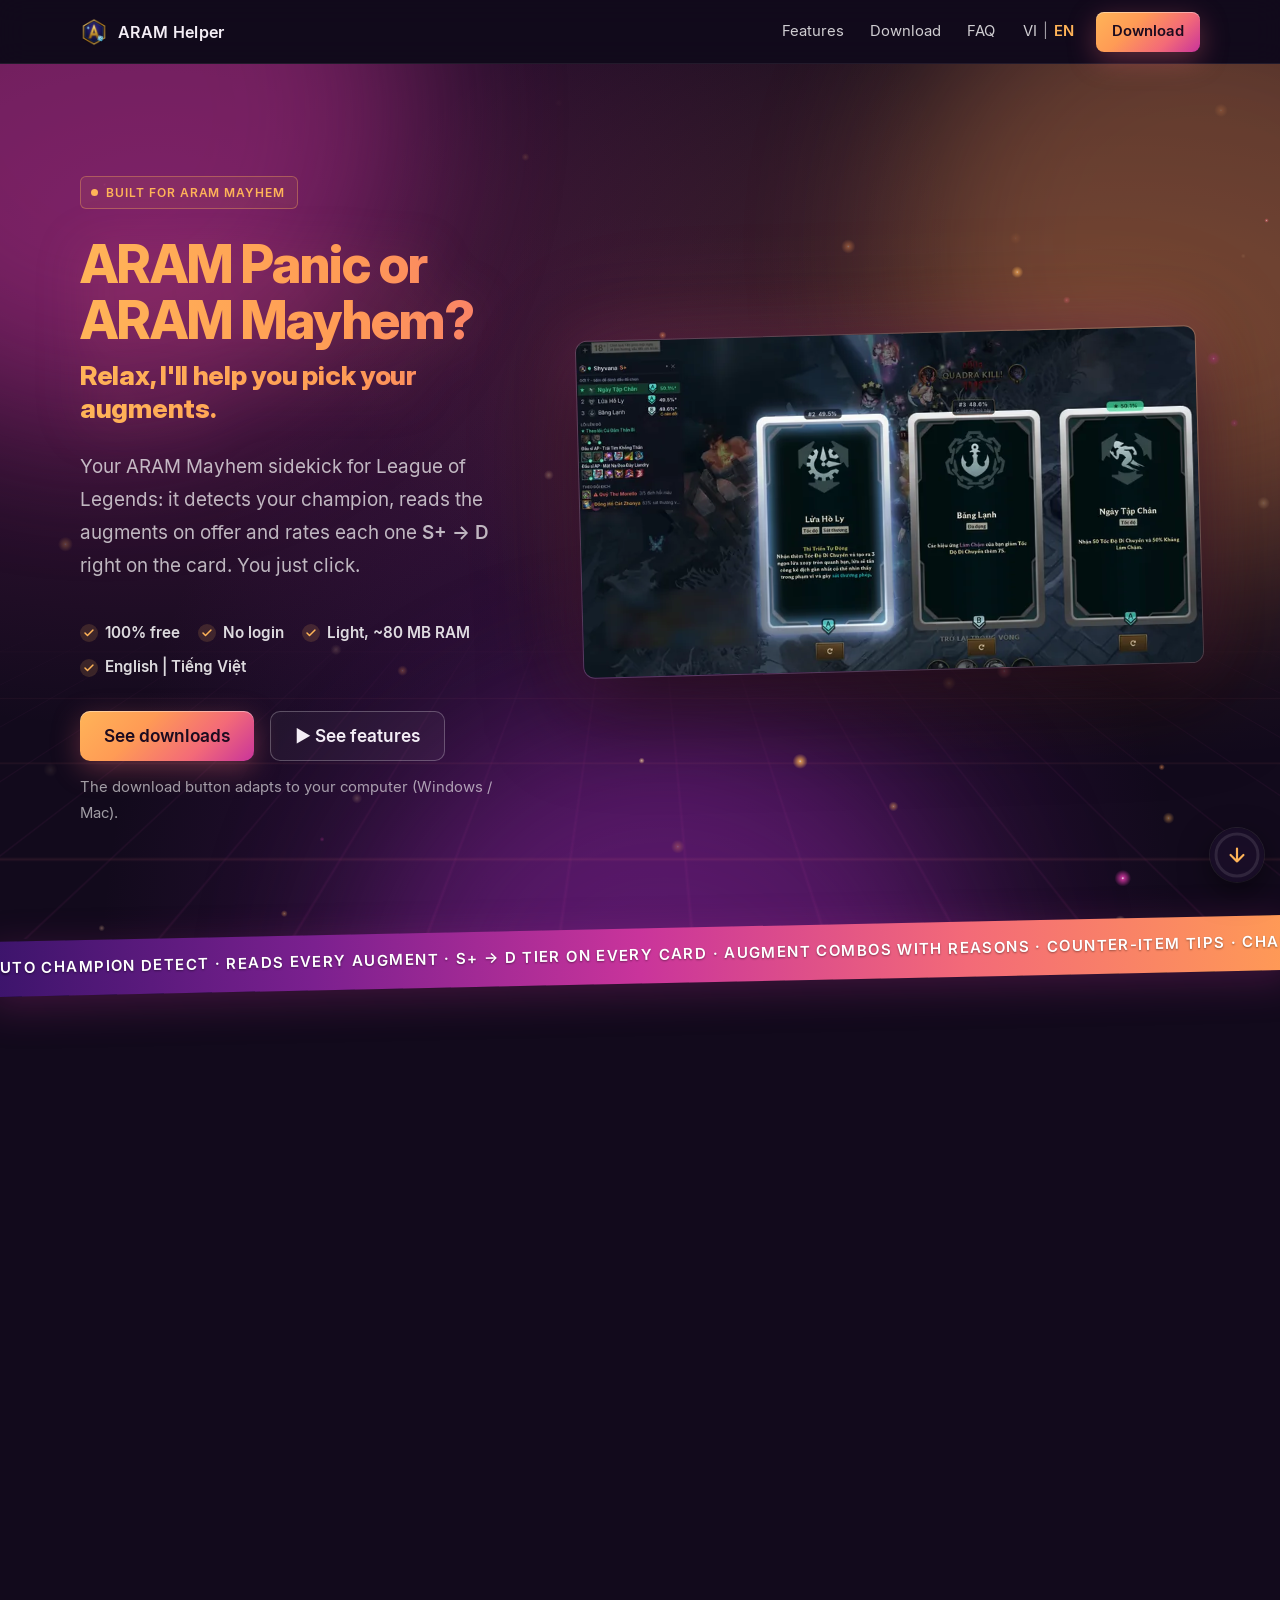
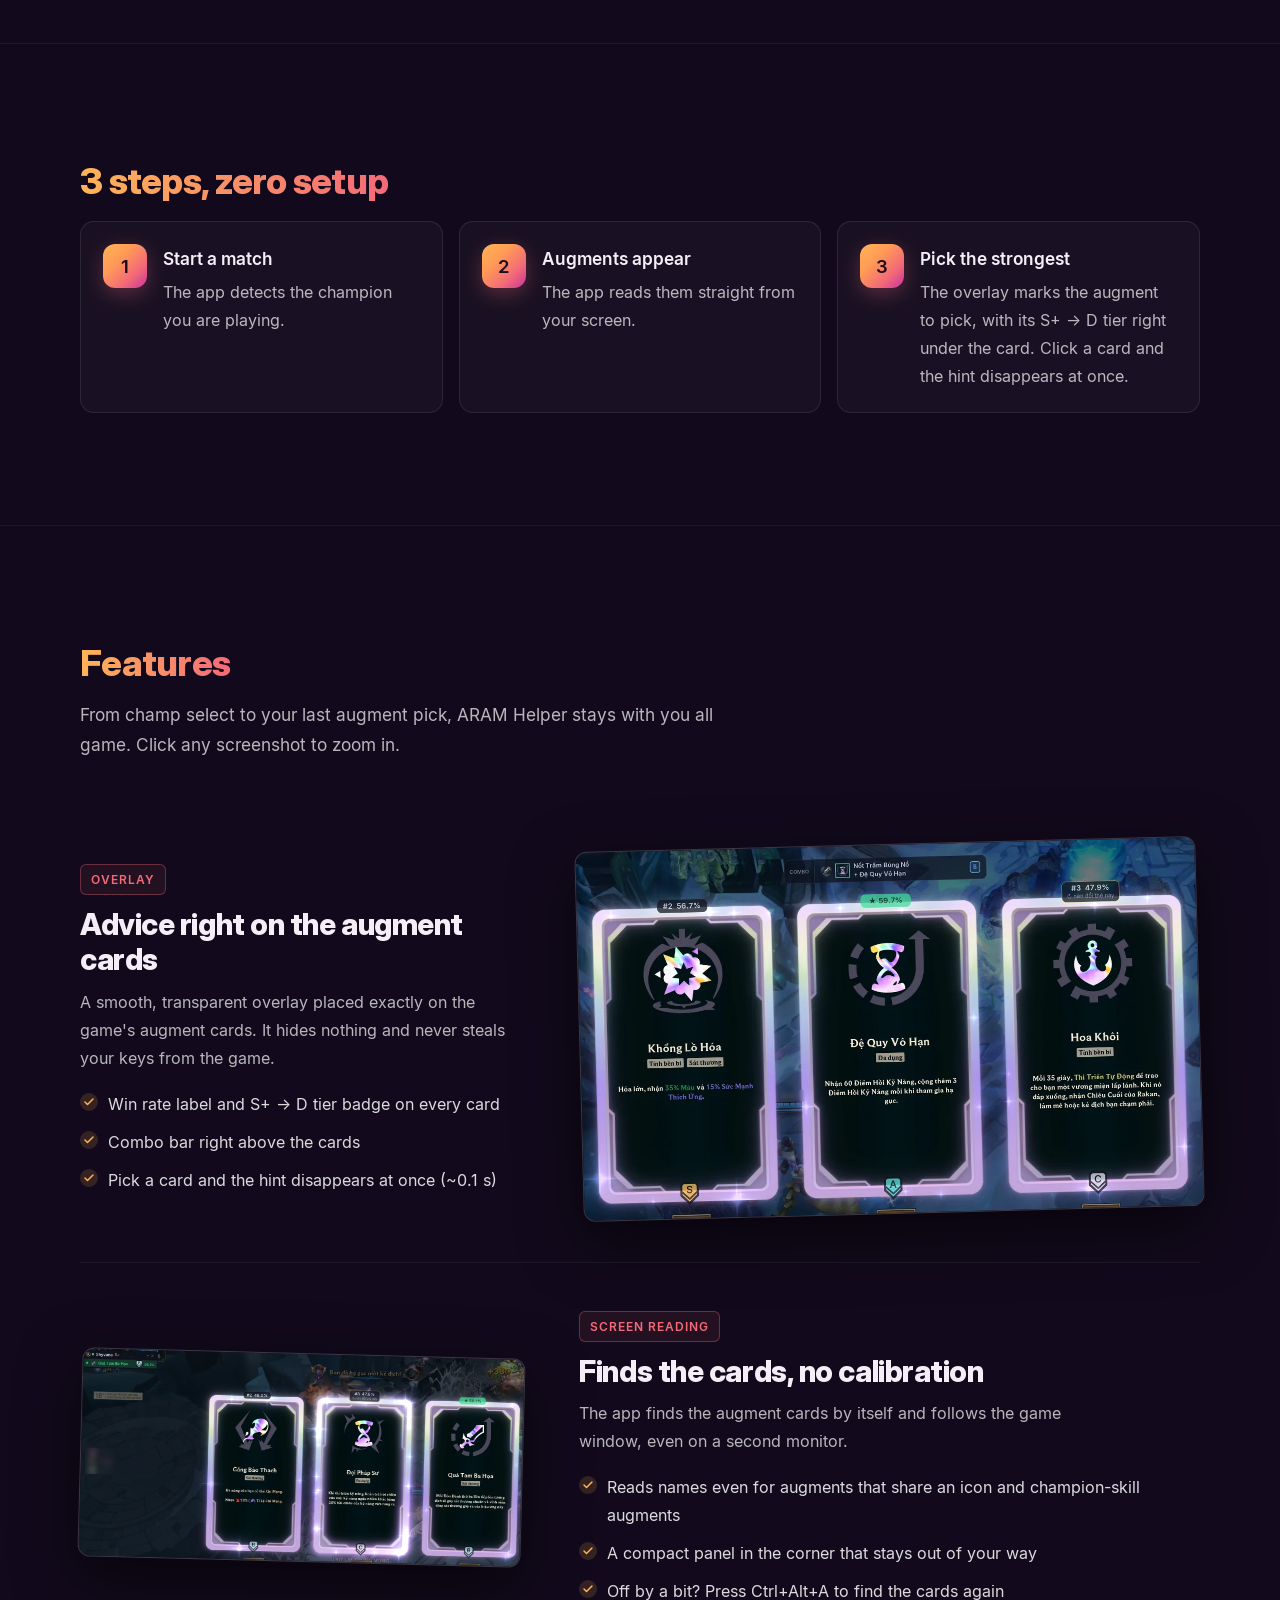
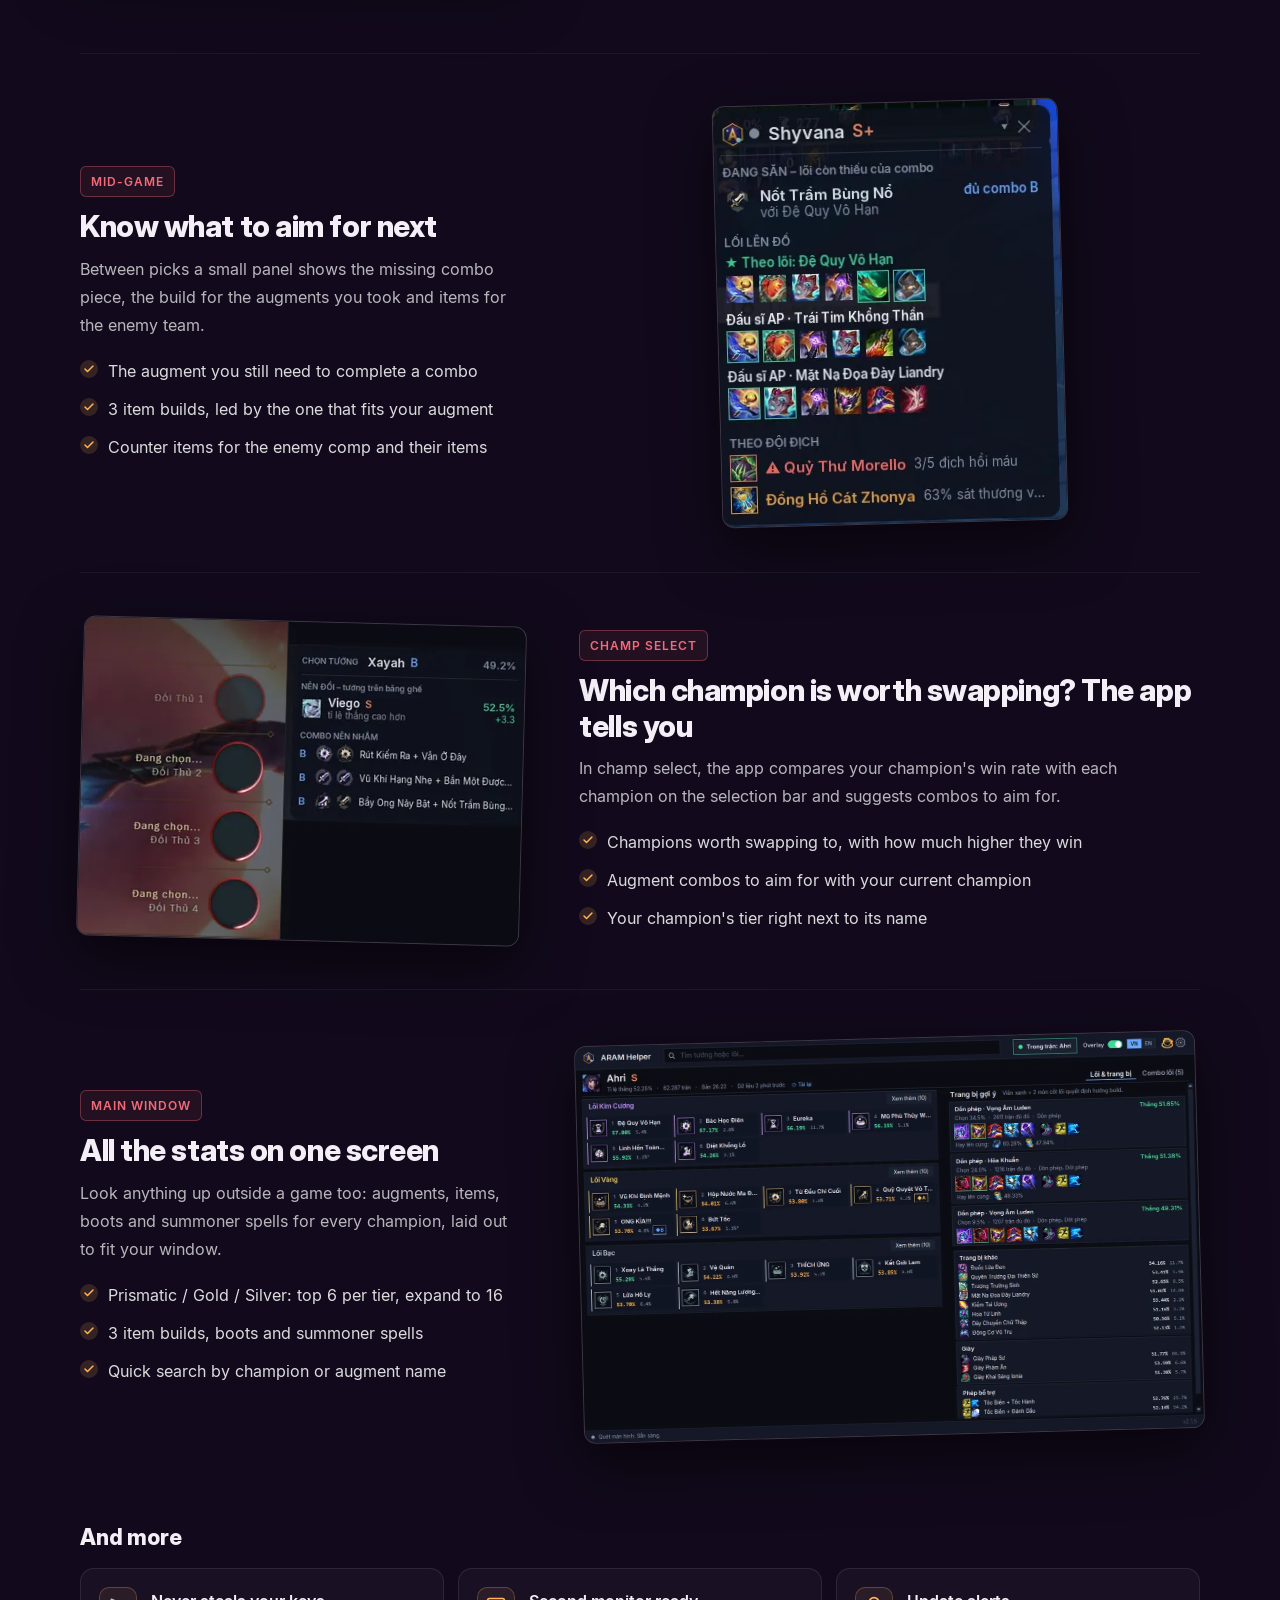
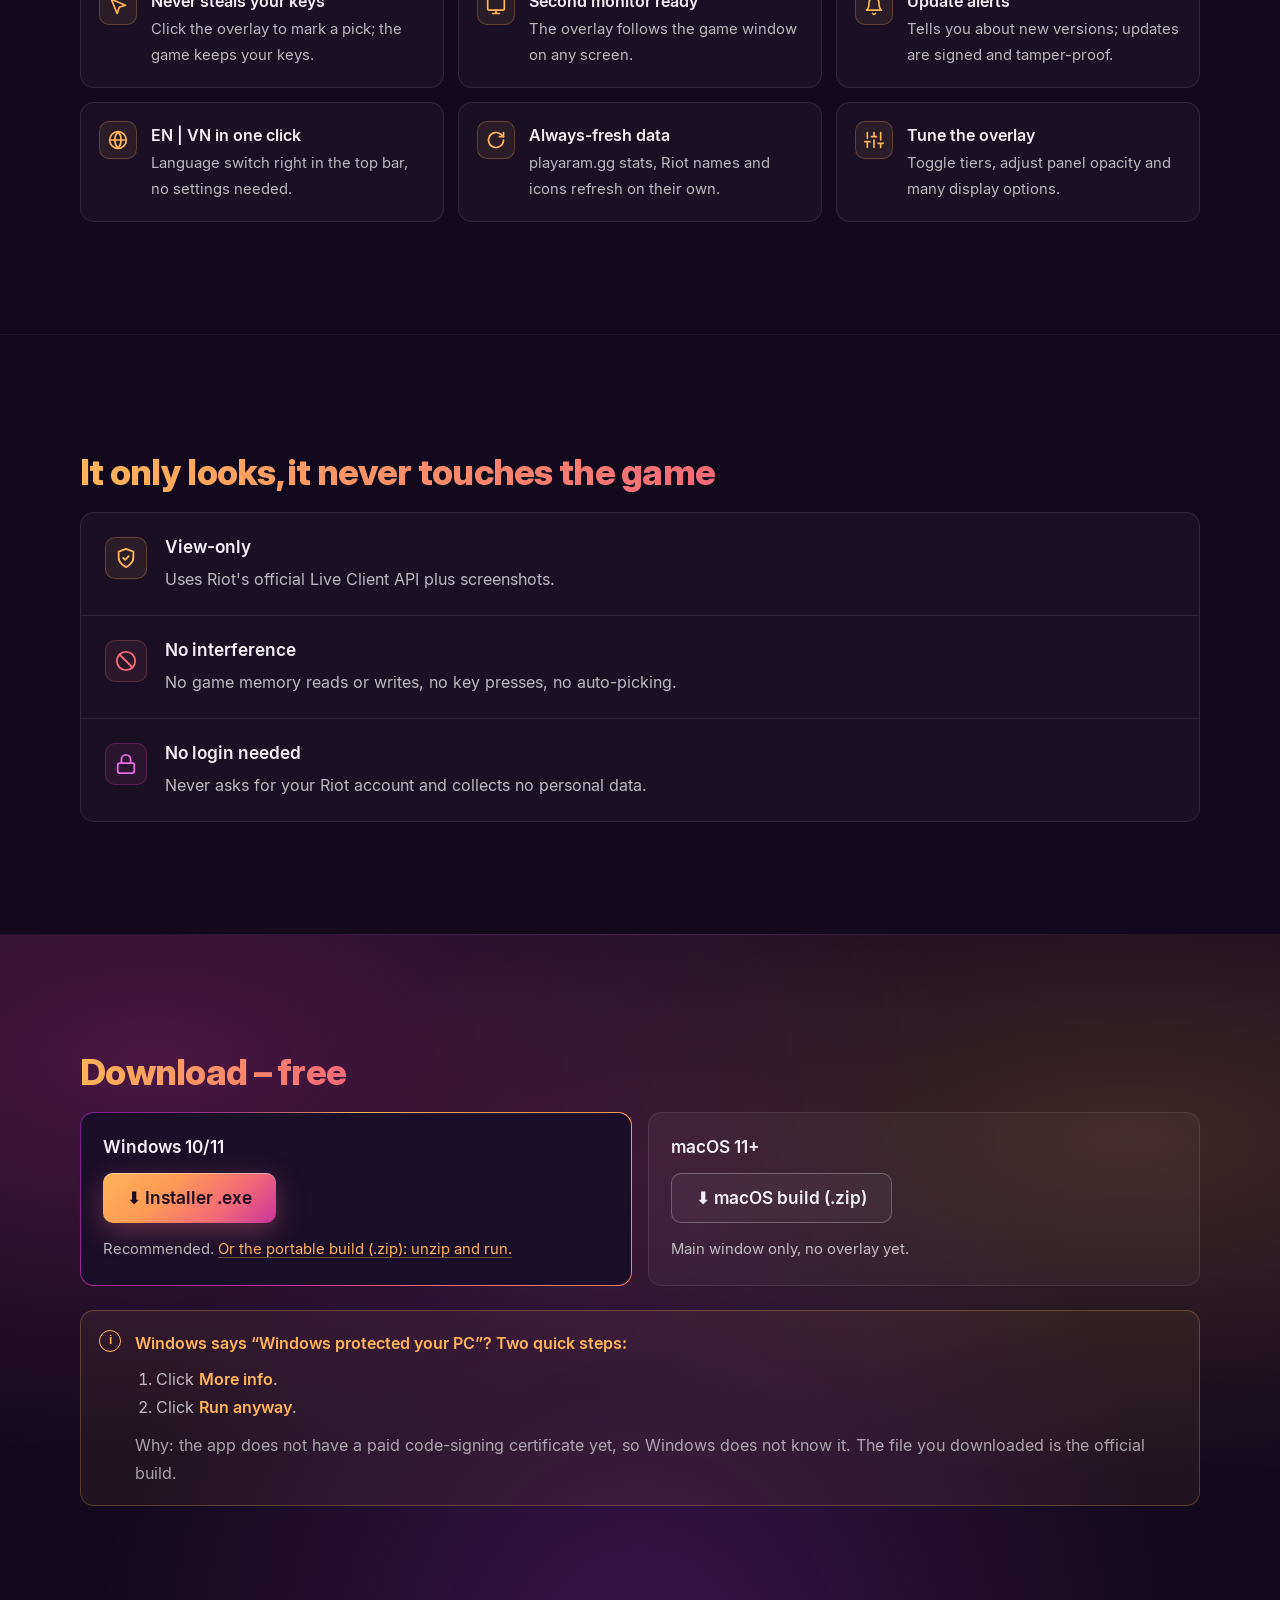
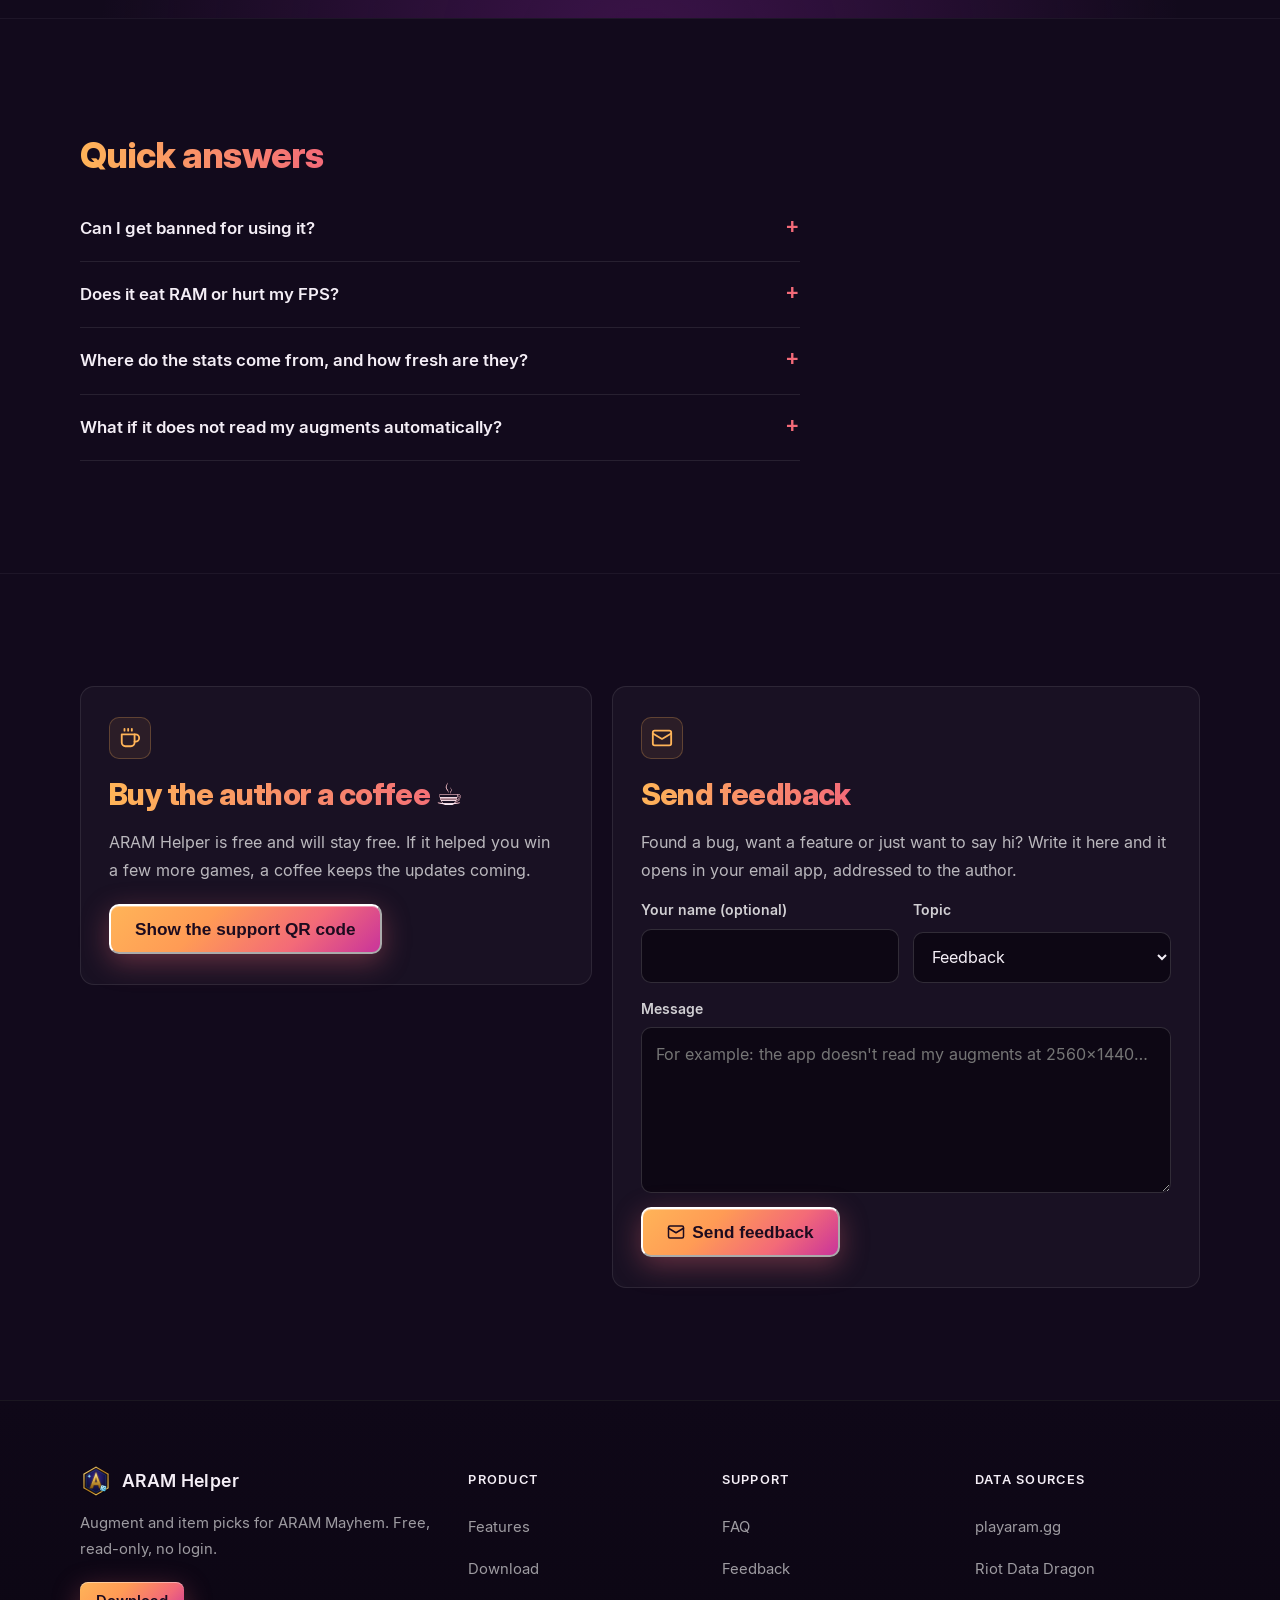
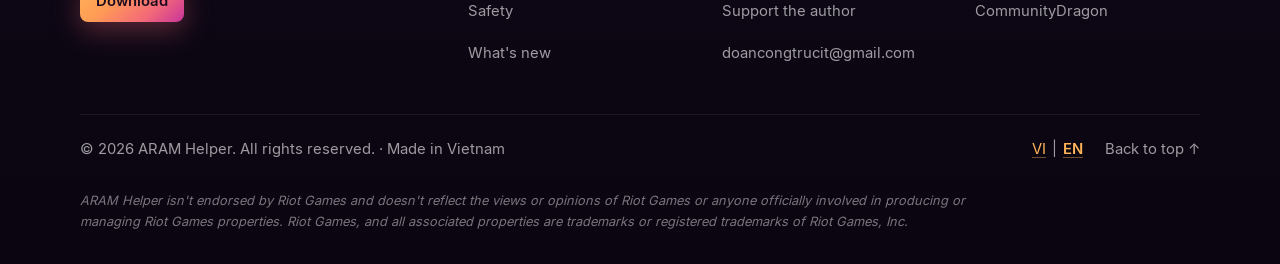
==== commit b3da5098: "site: sync from dev 095b78d" ====
--- a/site/en/index.html
+++ b/site/en/index.html
@@ -4,7 +4,7 @@
 <meta charset="utf-8">
 <meta name="viewport" content="width=device-width, initial-scale=1">
 <title>ARAM Helper – Augment and item picks for ARAM Mayhem</title>
-<meta name="description" content="ARAM Helper detects your champion, reads the 3 augments on screen and recommends augments + items right in the game, for ARAM Mayhem. Free, read-only, no login.">
+<meta name="description" content="ARAM Helper detects your champion, reads the augments on screen and recommends augments + items right in the game, for ARAM Mayhem. Free, read-only, no login.">
 <meta name="keywords" content="ARAM Mayhem augment helper, ARAM Mayhem augments, ARAM augment tier list, augment overlay, ARAM Helper, LoL ARAM">
 <meta name="theme-color" content="#120a1c">
 <link rel="canonical" href="https://aramhelper.com/en/">
@@ -14,18 +14,18 @@
 <link rel="icon" type="image/png" href="../assets/img/icon.png">
 <meta property="og:type" content="website">
 <meta property="og:site_name" content="ARAM Helper">
-<meta property="og:title" content="ARAM Helper – Chaos? Pick the right augment and win.">
-<meta property="og:description" content="Reads your 3 augments on screen and recommends augments + items in-game for ARAM Mayhem. Free, read-only, no login.">
+<meta property="og:title" content="ARAM Helper – ARAM Panic or ARAM Mayhem? Relax, I'll help you pick your augments.">
+<meta property="og:description" content="Reads your augments on screen and recommends augments + items in-game for ARAM Mayhem. Free, read-only, no login.">
 <meta property="og:url" content="https://aramhelper.com/en/">
 <meta property="og:image" content="https://aramhelper.com/assets/img/og-en.png">
 <meta property="og:locale" content="en_US">
 <meta name="twitter:card" content="summary_large_image">
-<meta name="twitter:title" content="ARAM Helper – Chaos? Pick the right augment and win.">
-<meta name="twitter:description" content="Reads your 3 augments on screen and recommends augments + items in-game for ARAM Mayhem. Free, read-only, no login.">
+<meta name="twitter:title" content="ARAM Helper – ARAM Panic or ARAM Mayhem? Relax, I'll help you pick your augments.">
+<meta name="twitter:description" content="Reads your augments on screen and recommends augments + items in-game for ARAM Mayhem. Free, read-only, no login.">
 <meta name="twitter:image" content="https://aramhelper.com/assets/img/og-en.png">
 <link rel="preload" href="../assets/fonts/InterDisplay-ExtraBold.woff2" as="font" type="font/woff2" crossorigin>
-<link rel="stylesheet" href="../assets/style.css?v=8edf6a30">
-<script type="module" src="../assets/app.mjs?v=8edf6a30"></script>
+<link rel="stylesheet" href="../assets/style.css?v=0f0a29ba">
+<script type="module" src="../assets/app.mjs?v=0f0a29ba"></script>
 </head>
 <body data-lang="en">
 <div class="scroll-progress" aria-hidden="true"></div>
@@ -47,8 +47,8 @@
 <section id="hero" class="hero glow">
   <div class="hero-fx" aria-hidden="true"><span class="blob b1"></span><span class="blob b2"></span><span class="blob b3"></span><div class="floor"></div><canvas id="sparks"></canvas></div>
   <p class="badge"><span class="dot"></span>Built for ARAM Mayhem</p>
-  <h1>Chaos? The right augment wins.</h1>
-  <p class="lead">Your ARAM Mayhem sidekick for League of Legends: it detects your champion, reads the 3 augments on offer and rates each one <b>S+ → D</b> right on the card. You just click.</p>
+  <h1>ARAM Panic or ARAM Mayhem?<span class="h1-sub">Relax, I'll help you pick your augments.</span></h1>
+  <p class="lead">Your ARAM Mayhem sidekick for League of Legends: it detects your champion, reads the augments on offer and rates each one <b>S+ → D</b> right on the card. You just click.</p>
   <ul class="hero-points">
     <li><svg class="tick" viewBox="0 0 24 24" aria-hidden="true" focusable="false"><path d="M20 6 9 17l-5-5"/></svg>100% free</li><li><svg class="tick" viewBox="0 0 24 24" aria-hidden="true" focusable="false"><path d="M20 6 9 17l-5-5"/></svg>No login</li><li><svg class="tick" viewBox="0 0 24 24" aria-hidden="true" focusable="false"><path d="M20 6 9 17l-5-5"/></svg>Light, ~80 MB RAM</li><li><svg class="tick" viewBox="0 0 24 24" aria-hidden="true" focusable="false"><path d="M20 6 9 17l-5-5"/></svg>English | Tiếng Việt</li>
   </ul>
@@ -60,11 +60,11 @@
   <img class="shot hero-shot zoomable" fetchpriority="high" src="../assets/img/overlay-ingame.webp" srcset="../assets/img/overlay-ingame-800.webp 800w, ../assets/img/overlay-ingame.webp 1500w" sizes="(min-width: 1000px) 640px, 100vw" alt="ARAM Helper overlay in a real ARAM Mayhem game: win rates on the cards, tier badges and the suggestion panel" width="1500" height="814">
 </section>
 
-<div class="ticker" aria-hidden="true"><div class="ticker-track"><span>Auto champion detect · Reads all 3 augments · S+ → D tier on every card · Augment combos with reasons · Counter-item tips · Champ select advice · Transparent overlay</span><span>Auto champion detect · Reads all 3 augments · S+ → D tier on every card · Augment combos with reasons · Counter-item tips · Champ select advice · Transparent overlay</span></div></div>
+<div class="ticker" aria-hidden="true"><div class="ticker-track"><span>Auto champion detect · Reads every augment · S+ → D tier on every card · Augment combos with reasons · Counter-item tips · Champ select advice · Transparent overlay</span><span>Auto champion detect · Reads every augment · S+ → D tier on every card · Augment combos with reasons · Counter-item tips · Champ select advice · Transparent overlay</span></div></div>
 
 <section id="highlights" class="highlights">
   <h2>Pick augments in 3 seconds, no tabbing out</h2>
-  <p class="section-sub">Everything you need to decide sits on your game screen the moment the 3 augment cards appear.</p>
+  <p class="section-sub">Everything you need to decide sits on your game screen the moment the augment cards appear.</p>
   <div class="hl-grid">
     <div class="box hl"><svg class="ico" viewBox="0 0 24 24" aria-hidden="true" focusable="false"><path d="M13 2 3 14h9l-1 8 10-12h-9l1-8z"/></svg><span class="hl-k">Automatic</span><b>Nothing to type</b><p>It detects your champion when the game starts and reads the cards as they appear, even augments that share an icon.</p></div>
     <div class="box hl"><svg class="ico" viewBox="0 0 24 24" aria-hidden="true" focusable="false"><circle cx="12" cy="8" r="6"/><path d="M15.5 13.5 17 22l-5-3-5 3 1.5-8.5"/></svg><span class="hl-k">S+ → D</span><b>A tier under every card</b><p>A colour-coded tier badge and win rate on each card; the pick to take gets a ★.</p></div>
@@ -77,7 +77,7 @@
   <h2>3 steps, zero setup</h2>
   <ol class="steps">
     <li class="box step"><i aria-hidden="true">1</i><div><b>Start a match</b>The app detects the champion you are playing.</div></li>
-    <li class="box step"><i aria-hidden="true">2</i><div><b>3 augments appear</b>The app reads them straight from your screen.</div></li>
+    <li class="box step"><i aria-hidden="true">2</i><div><b>Augments appear</b>The app reads them straight from your screen.</div></li>
     <li class="box step"><i aria-hidden="true">3</i><div><b>Pick the strongest</b>The overlay marks the augment to pick, with its S+ → D tier right under the card. Click a card and the hint disappears at once.</div></li>
   </ol>
 </section>
@@ -89,10 +89,10 @@
     <div class="frow-text">
       <span class="chip">Overlay</span>
       <h3>Advice right on the augment cards</h3>
-      <p>A smooth, transparent overlay placed exactly on the game's 3 augment cards. It hides nothing and never steals your keys from the game.</p>
+      <p>A smooth, transparent overlay placed exactly on the game's augment cards. It hides nothing and never steals your keys from the game.</p>
       <ul class="checks"><li><svg class="tick" viewBox="0 0 24 24" aria-hidden="true" focusable="false"><path d="M20 6 9 17l-5-5"/></svg>Win rate label and S+ → D tier badge on every card</li><li><svg class="tick" viewBox="0 0 24 24" aria-hidden="true" focusable="false"><path d="M20 6 9 17l-5-5"/></svg>Combo bar right above the cards</li><li><svg class="tick" viewBox="0 0 24 24" aria-hidden="true" focusable="false"><path d="M20 6 9 17l-5-5"/></svg>Pick a card and the hint disappears at once (~0.1 s)</li></ul>
     </div>
-    <figure class="frow-media"><img class="shot zoomable" src="../assets/img/overlay-combo.webp" alt="Overlay on the 3 augment cards: win rates, tier badges and the combo bar" width="1200" height="714" loading="lazy"></figure>
+    <figure class="frow-media"><img class="shot zoomable" src="../assets/img/overlay-combo.webp" alt="Overlay on the augment cards: win rates, tier badges and the combo bar" width="1200" height="714" loading="lazy"></figure>
   </article>
   <article class="frow">
     <div class="frow-text">
--- a/site/assets/style.css
+++ b/site/assets/style.css
@@ -84,7 +84,7 @@
 }
 h1 {
   width: fit-content;
-  max-width: 14ch;
+  max-width: 16ch;
   padding-top: .12em;                 /* room for stacked Vietnamese marks inside the gradient clip */
   font-size: clamp(2.3rem, 1.4rem + 3.8vw, 3.75rem);
   line-height: 1.08;
@@ -561,6 +561,9 @@
 /* Headline: slow sunset shimmer + warm glow */
 h1 { animation: shimmer 10s linear infinite; filter: drop-shadow(0 4px 24px #f36a7840); }
 @keyframes shimmer { to { background-position: -200% 0; } }
+/* Second headline line: same sunset gradient, smaller */
+.hero h1 { max-width: none; font-size: clamp(2.1rem, 1.2rem + 3vw, 3.25rem); text-wrap: wrap; }   /* two-phrase headline: one phrase per line */
+h1 .h1-sub { display: block; margin-top: .4em; font-size: .52em; line-height: 1.2; letter-spacing: -.01em; }
 
 /* Hero screenshot floats; JS adds a 3D tilt */
 .hero-shot {
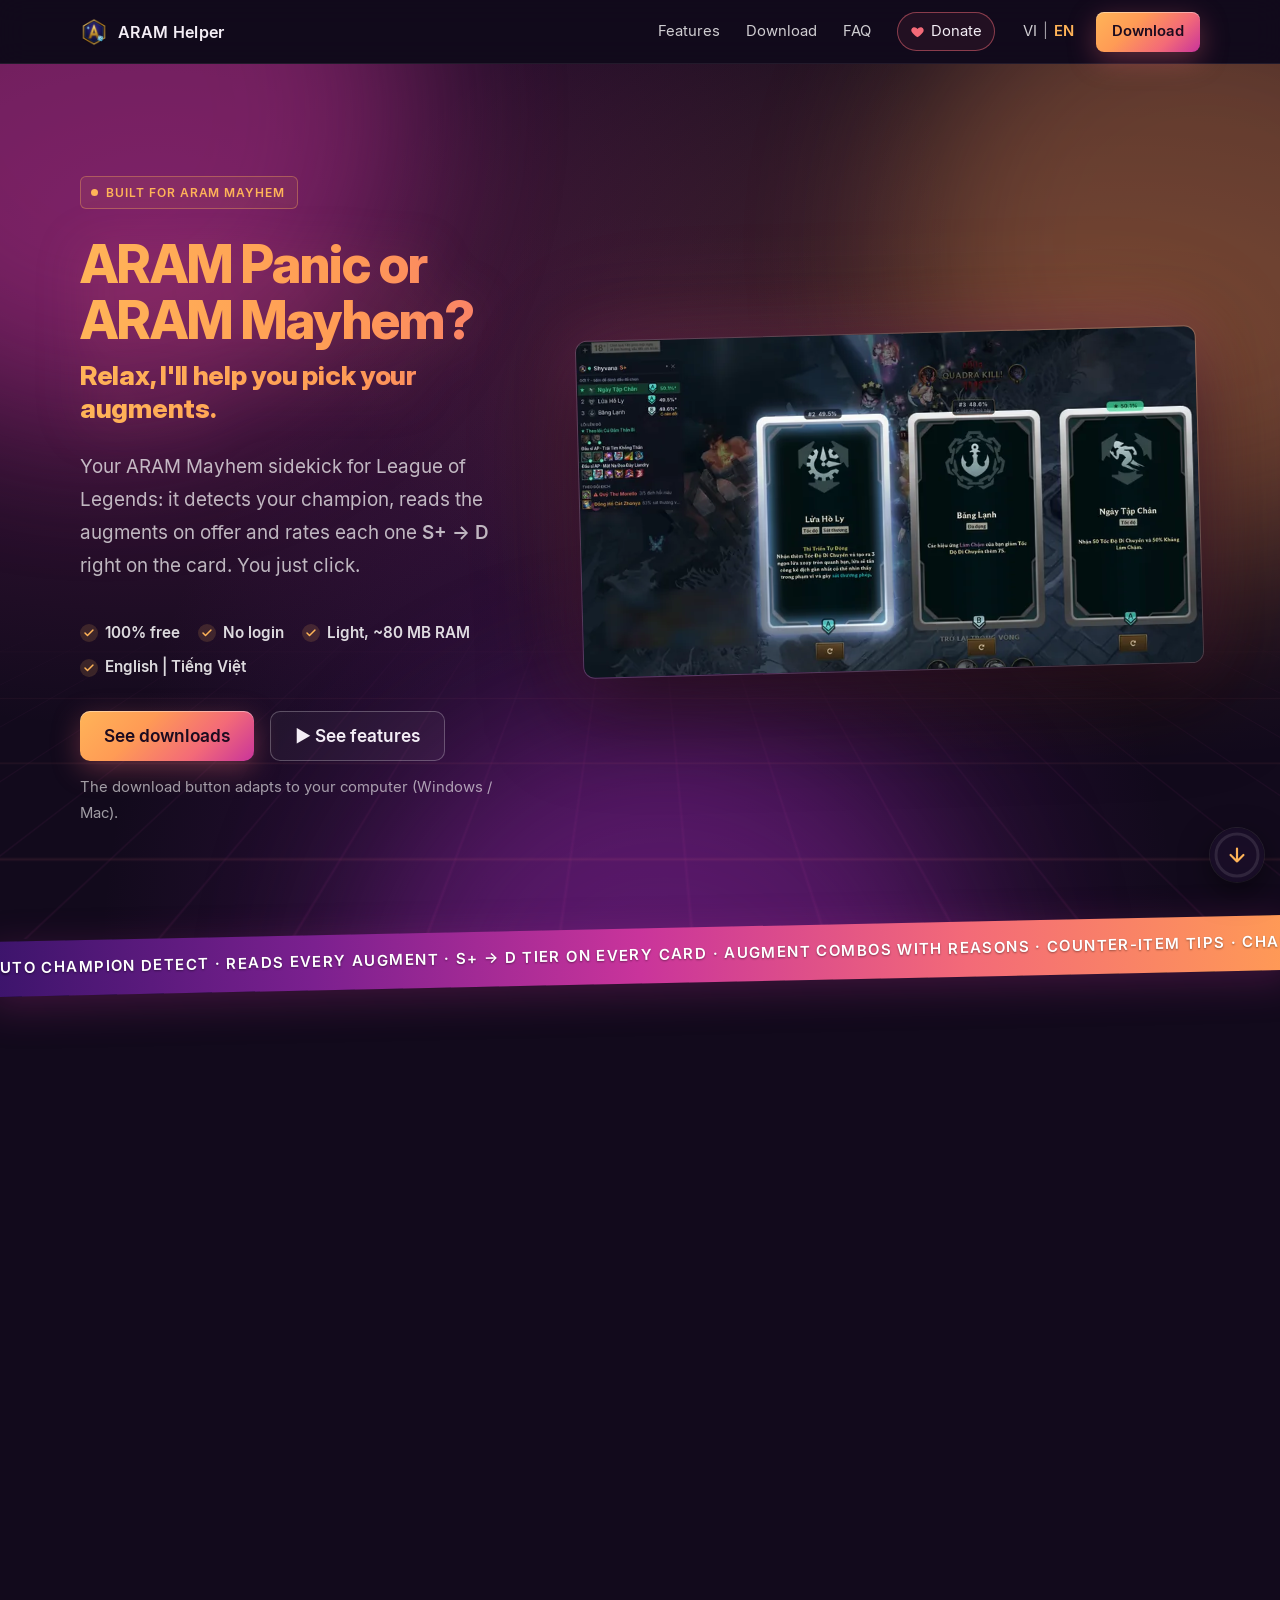
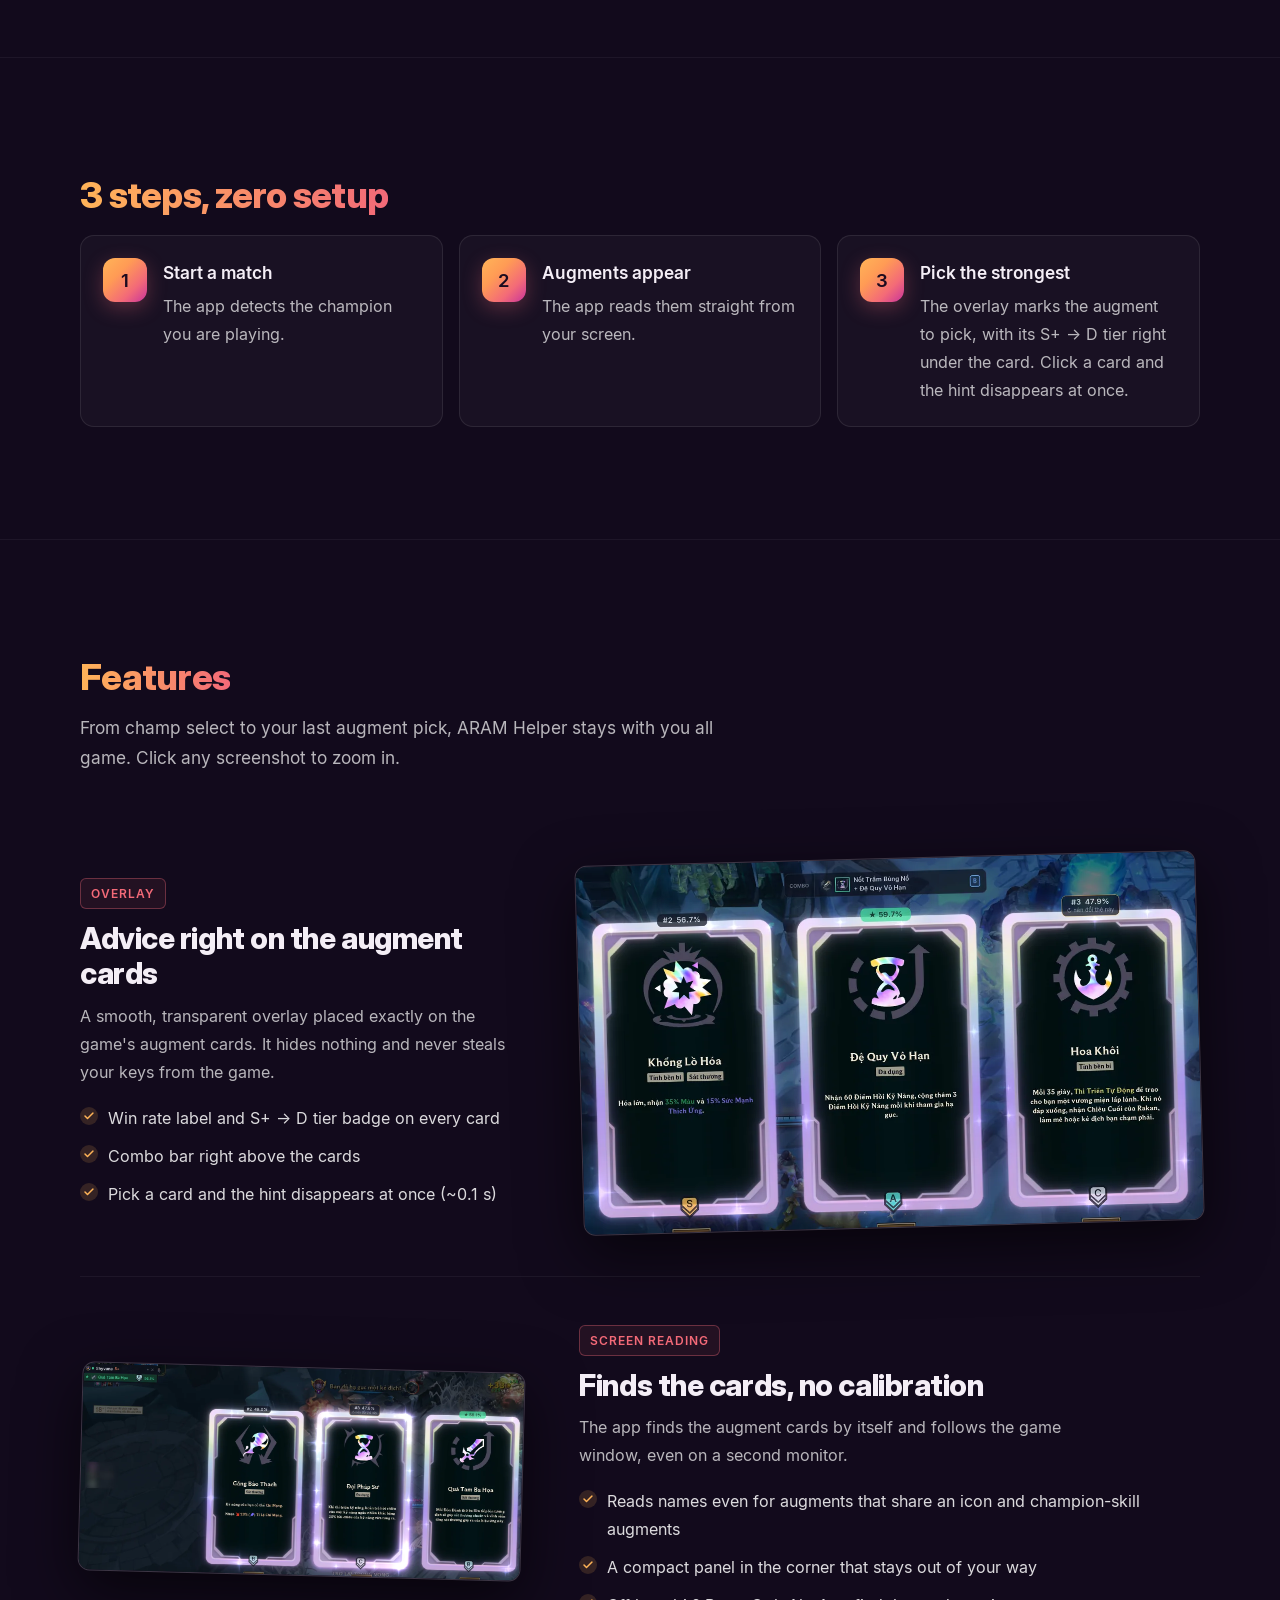
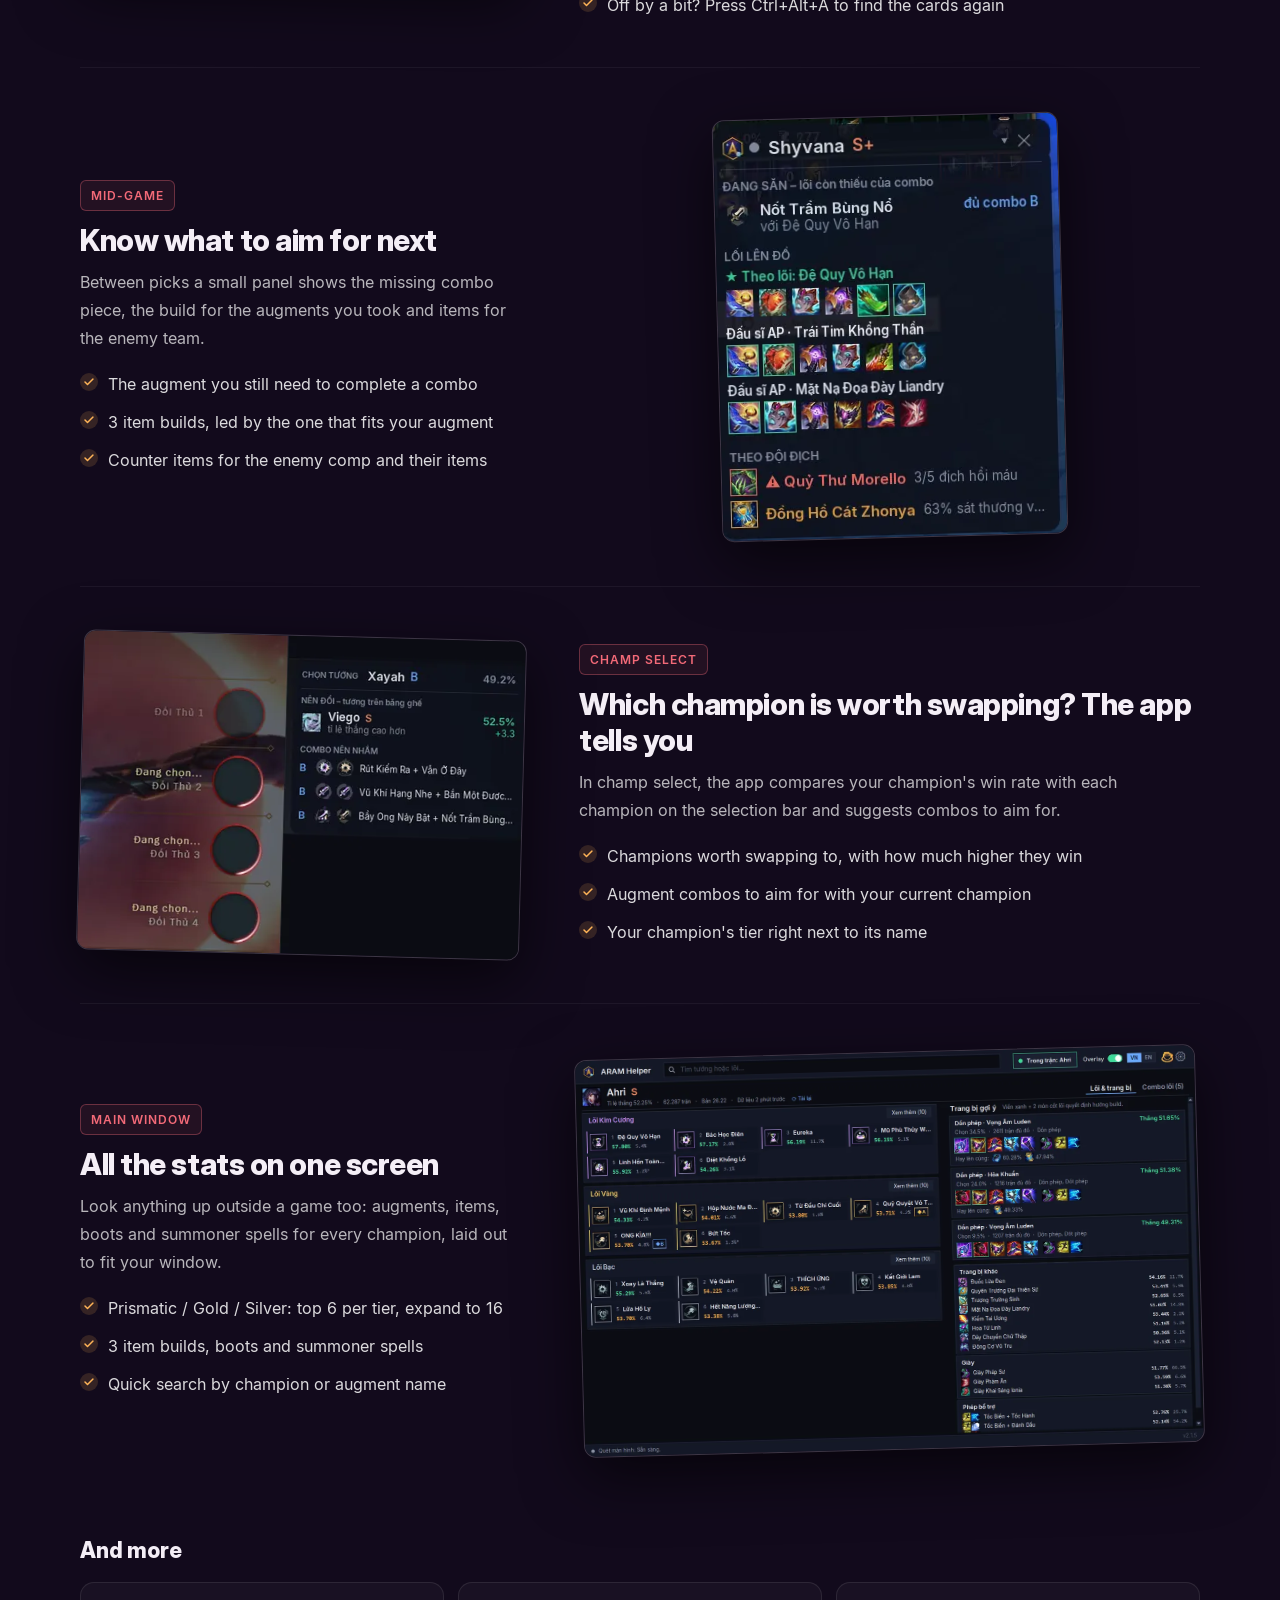
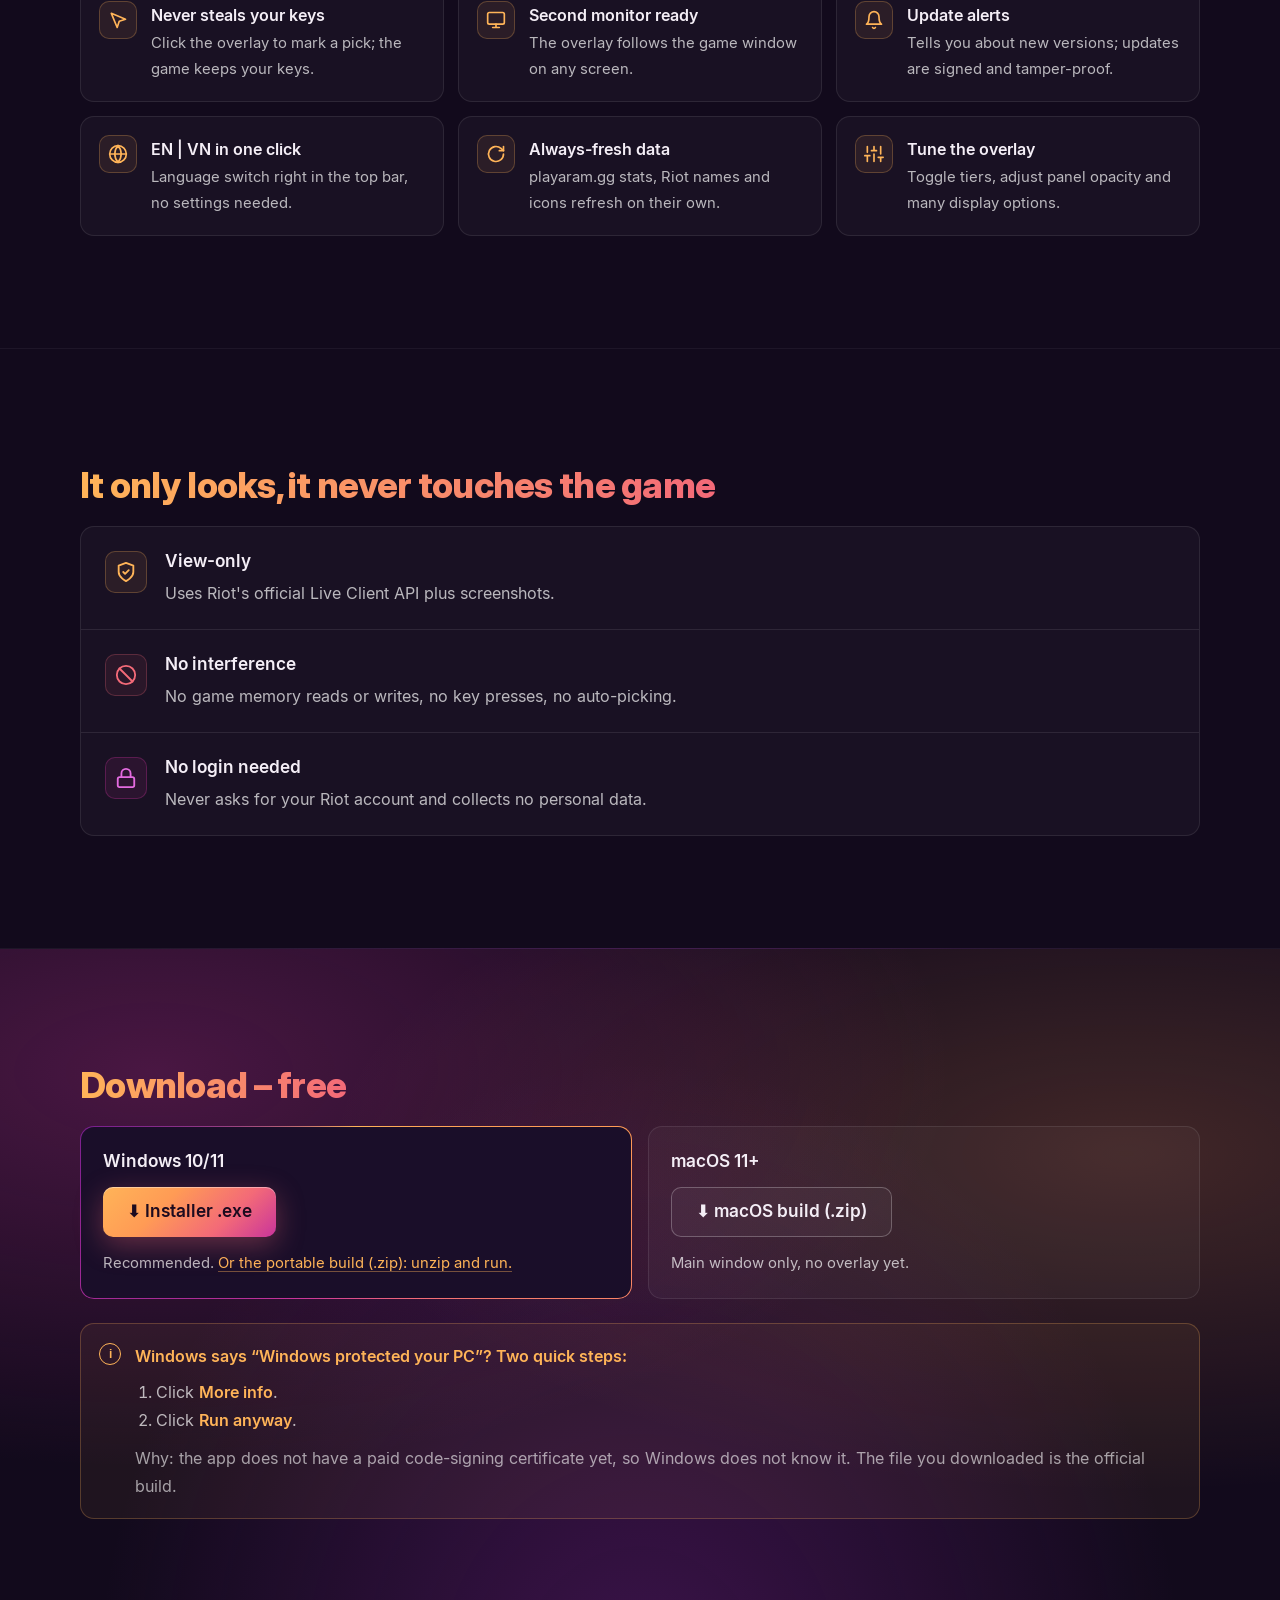
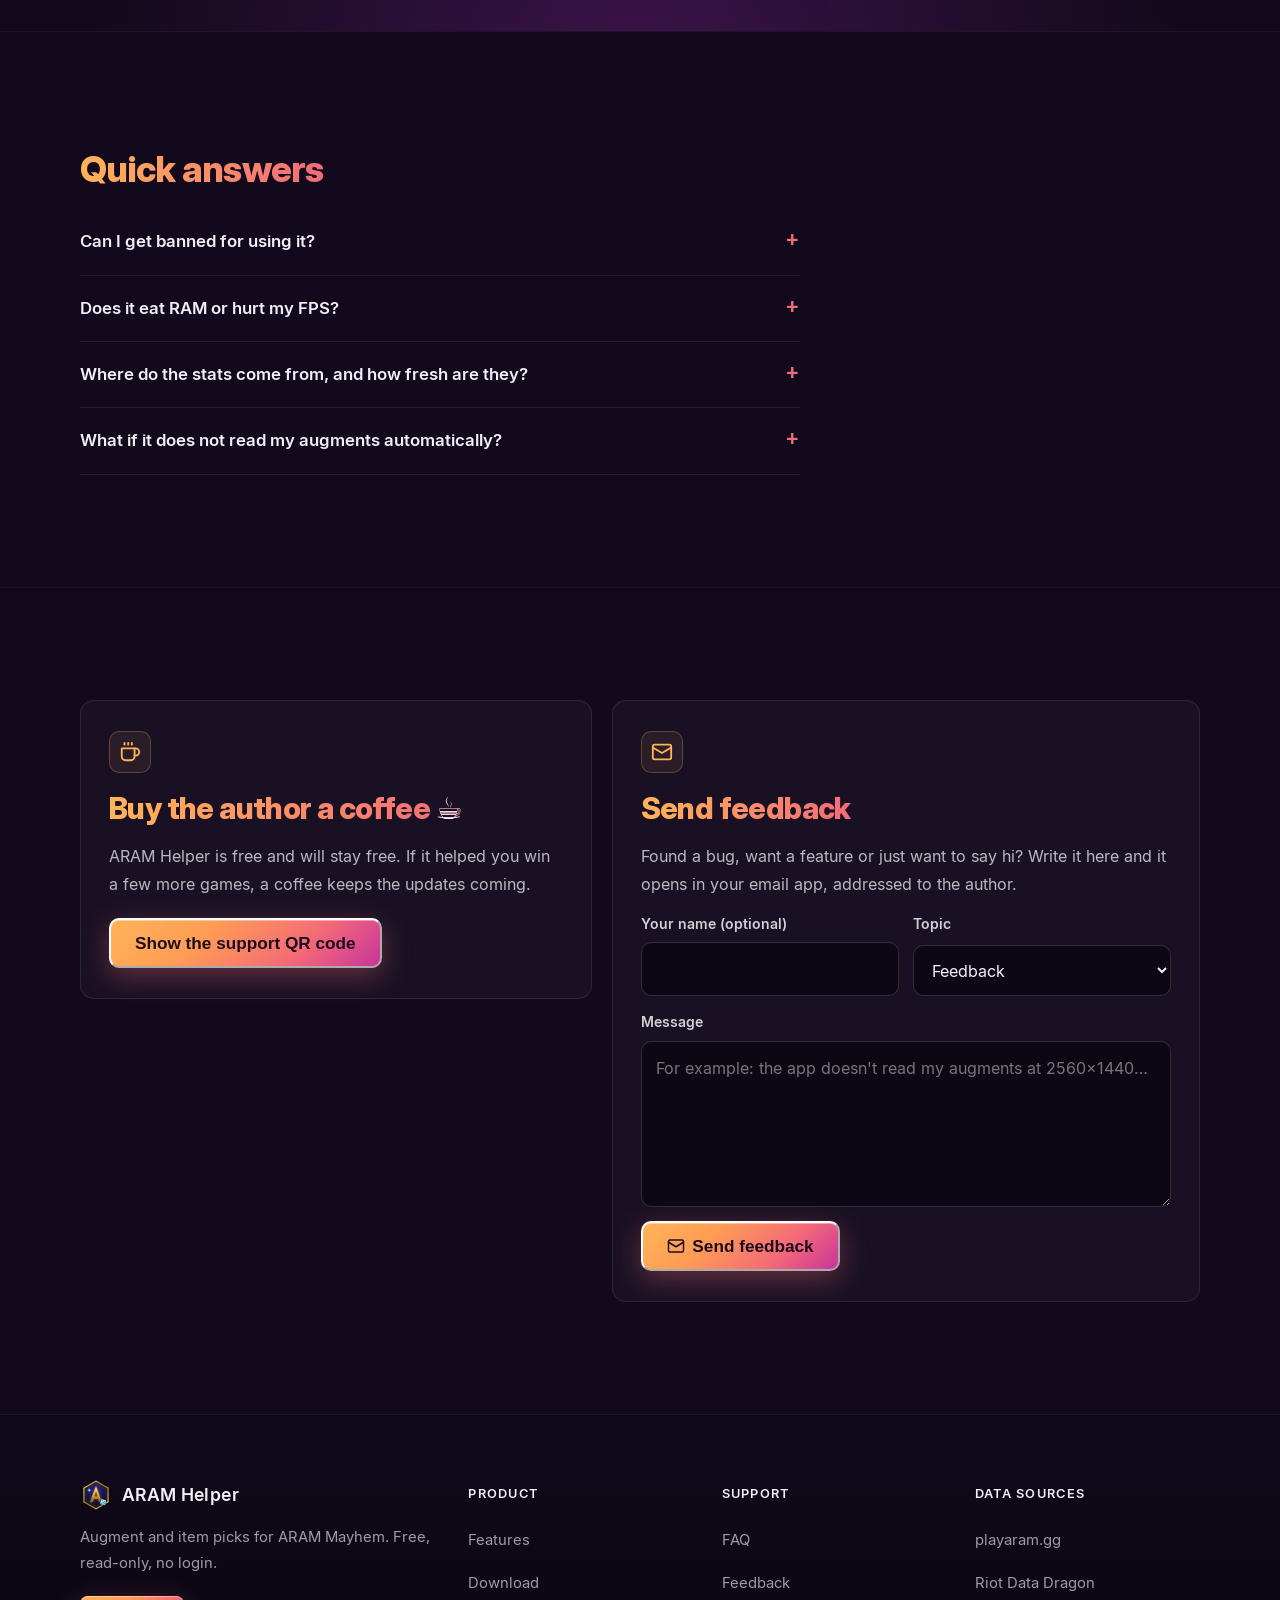
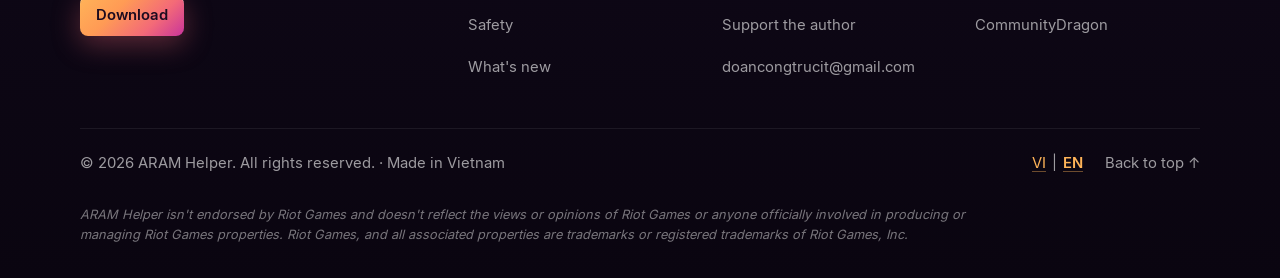
==== commit 5e577653: "site: sync from dev 369d0c5" ====
--- a/site/en/index.html
+++ b/site/en/index.html
@@ -24,8 +24,8 @@
 <meta name="twitter:description" content="Reads your augments on screen and recommends augments + items in-game for ARAM Mayhem. Free, read-only, no login.">
 <meta name="twitter:image" content="https://aramhelper.com/assets/img/og-en.png">
 <link rel="preload" href="../assets/fonts/InterDisplay-ExtraBold.woff2" as="font" type="font/woff2" crossorigin>
-<link rel="stylesheet" href="../assets/style.css?v=0f0a29ba">
-<script type="module" src="../assets/app.mjs?v=0f0a29ba"></script>
+<link rel="stylesheet" href="../assets/style.css?v=73dd3af8">
+<script type="module" src="../assets/app.mjs?v=73dd3af8"></script>
 </head>
 <body data-lang="en">
 <div class="scroll-progress" aria-hidden="true"></div>
@@ -37,6 +37,7 @@
     <a href="#features">Features</a>
     <a href="#download">Download</a>
     <a href="#faq">FAQ</a>
+    <a class="nav-donate" href="#donate" title="Support the author" data-open-qr><svg class="heart" viewBox="0 0 24 24" aria-hidden="true" focusable="false"><path d="M12 21s-7.5-4.6-9.5-9.2C1.2 8.6 3.3 5 6.9 5c2.1 0 3.6 1.2 5.1 3 1.5-1.8 3-3 5.1-3 3.6 0 5.7 3.6 4.4 6.8C19.5 16.4 12 21 12 21z"/></svg><span class="nd-label">Donate</span></a>
     <span class="lang-switch"><a data-set-lang="vi" hreflang="vi" href="../">VI</a> | <a data-set-lang="en" hreflang="en" href="./">EN</a></span>
   </nav>
   <a class="btn btn-primary btn-sm nav-cta" href="#download">Download</a>
--- a/site/assets/style.css
+++ b/site/assets/style.css
@@ -662,6 +662,76 @@
 }
 .fx .reveal.in { opacity: 1; translate: 0 0; }
 
+/* ---------- Augment-card deal: flip from the card back, rim flash, sparkle burst ---------- */
+.aug { position: relative; }
+.fx .reveal.aug { translate: none; }
+.fx .reveal.aug:not(.in) { transform: perspective(900px) rotateY(-95deg) scale(.9); }
+.fx .reveal.aug.in {
+  animation: augFlip .95s cubic-bezier(.2,.75,.25,1) backwards;
+  animation-delay: calc(var(--i, 0) * 110ms);
+}
+@keyframes augFlip {
+  0%   { opacity: 0; transform: perspective(900px) rotateY(-95deg) scale(.9); box-shadow: none; }
+  15%  { opacity: 1; }
+  48%  { transform: perspective(900px) rotateY(10deg) scale(1.03); box-shadow: 0 0 0 1px #ffb458cc, 0 0 42px #ffb45870, 0 0 90px #f36a7840; }
+  72%  { transform: perspective(900px) rotateY(-3deg) scale(1); }
+  100% { opacity: 1; transform: none; }
+}
+.aug-back, .aug-shine { position: absolute; inset: 0; border-radius: inherit; pointer-events: none; z-index: 2; }
+.aug-back {
+  background:
+    radial-gradient(circle at 50% 50%, #ffb45855 0 14%, transparent 15%),
+    repeating-linear-gradient(45deg, #ffffff0d 0 2px, transparent 2px 12px),
+    linear-gradient(160deg, var(--purple), #2a1238 55%, var(--magenta));
+  box-shadow: inset 0 0 0 1px #ffb45866;
+  opacity: 0;
+}
+.in > .aug-back { animation: augBack .95s linear backwards; animation-delay: calc(var(--i, 0) * 110ms); }
+@keyframes augBack { 0%, 30% { opacity: 1; } 40%, 100% { opacity: 0; } }
+.aug-shine {
+  background: linear-gradient(115deg, transparent 30%, #fff8 48%, #ffd9a0aa 52%, transparent 70%) no-repeat;
+  background-size: 250% 100%; background-position: 150% 0;
+  mix-blend-mode: overlay; opacity: 0;
+}
+.in > .aug-shine { animation: augShine 1.3s ease-out backwards; animation-delay: calc(var(--i, 0) * 110ms + 380ms); }
+@keyframes augShine { 0% { opacity: 1; background-position: 150% 0; } 100% { opacity: 0; background-position: -60% 0; } }
+.aug-spark {
+  position: absolute; z-index: 3; width: var(--sz); height: var(--sz); margin: calc(var(--sz) / -2) 0 0 calc(var(--sz) / -2);
+  pointer-events: none;
+  background: radial-gradient(circle, #fff 0 18%, #ffd27a 30%, transparent 70%);
+  clip-path: polygon(50% 0, 61% 39%, 100% 50%, 61% 61%, 50% 100%, 39% 61%, 0 50%, 39% 39%);
+  filter: drop-shadow(0 0 4px #ffb458);
+  animation: augSpark .8s cubic-bezier(.15,.8,.3,1) backwards;
+}
+@keyframes augSpark {
+  0%   { opacity: 0; transform: translate(0, 0) scale(.2) rotate(0deg); }
+  20%  { opacity: 1; transform: translate(calc(var(--dx) * .3), calc(var(--dy) * .3)) scale(1.2) rotate(45deg); }
+  100% { opacity: 0; transform: translate(var(--dx), var(--dy)) scale(.3) rotate(160deg); }
+}
+
+/* ---------- Nav: donate pill with a beating heart ---------- */
+.site-links > a.nav-donate {
+  display: inline-flex; align-items: center; gap: 6px; padding: 6px 12px; border-radius: 999px;
+  color: var(--text); border: 1px solid #f36a7880; background: #f36a7814;
+  transition: background-color .25s ease, border-color .25s ease, box-shadow .25s ease;
+}
+.site-links > a.nav-donate::after { display: none; }
+.site-links > a.nav-donate:hover { background: #f36a7833; border-color: var(--coral-pink); box-shadow: 0 0 18px #f36a7855; }
+.nav-donate .heart { width: 15px; height: 15px; fill: var(--coral-pink); animation: beat 1.6s ease-in-out infinite; }
+@keyframes beat { 0%, 40%, 100% { transform: scale(1); } 20% { transform: scale(1.25); } }
+@media (max-width: 640px) {
+  .site-nav .site-links > a.nav-donate { justify-content: center; margin: 8px 0 4px; padding: 10px 12px; border: 1px solid #f36a7880; }
+}
+/* Tablets: the pill shrinks to a heart so the nav stays on one line */
+@media (min-width: 641px) and (max-width: 900px) {
+  .site-links { gap: 18px; }
+  .brand span, .lang-switch, .nav-cta { white-space: nowrap; }
+  .site-links > a.nav-donate { padding: 7px 9px; }
+  .nav-donate .nd-label { position: absolute; width: 1px; height: 1px; overflow: hidden; clip-path: inset(50%); white-space: nowrap; }
+}
+@media (min-width: 641px) and (max-width: 760px) { .site-links { gap: 13px; } }
+@media (prefers-reduced-motion: reduce) { .nav-donate .heart { animation: none; } }
+
 @media (max-width: 640px) {
   .blob { filter: blur(56px); }
   .floor { opacity: .32; }
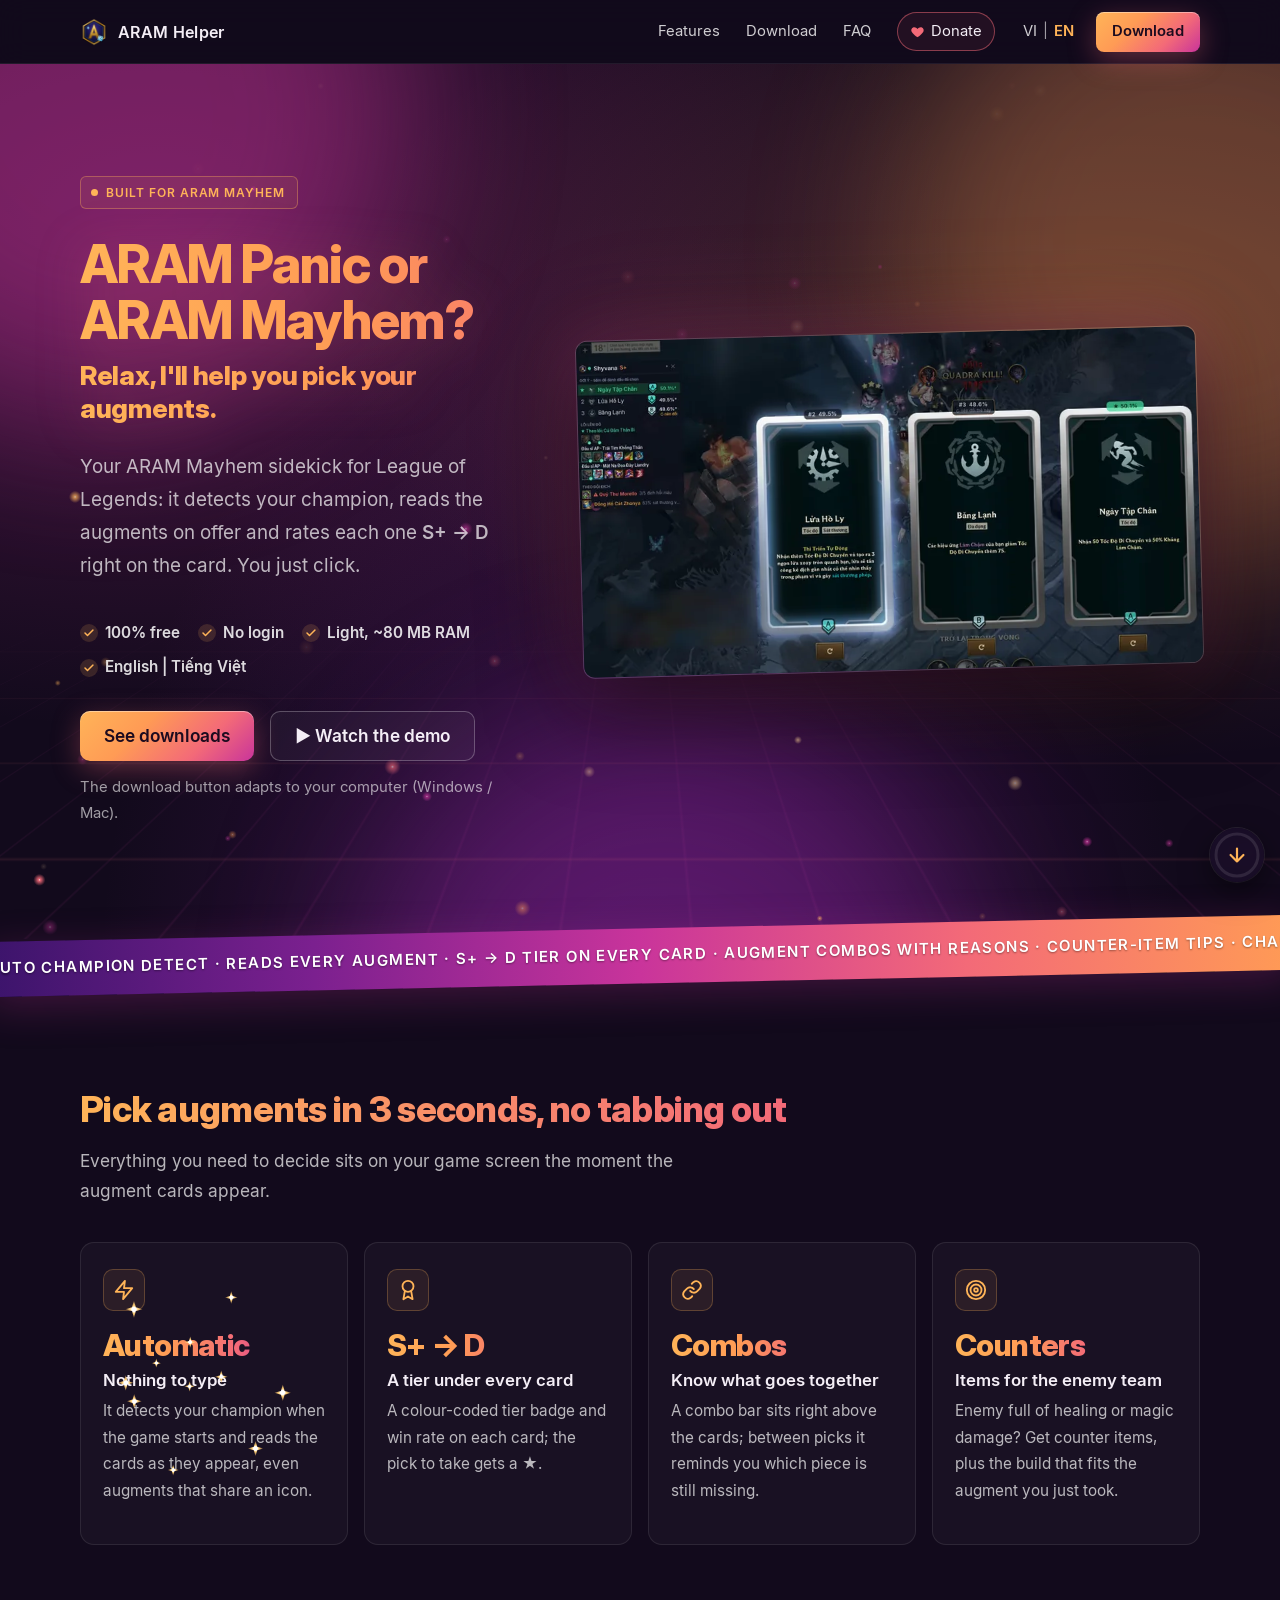
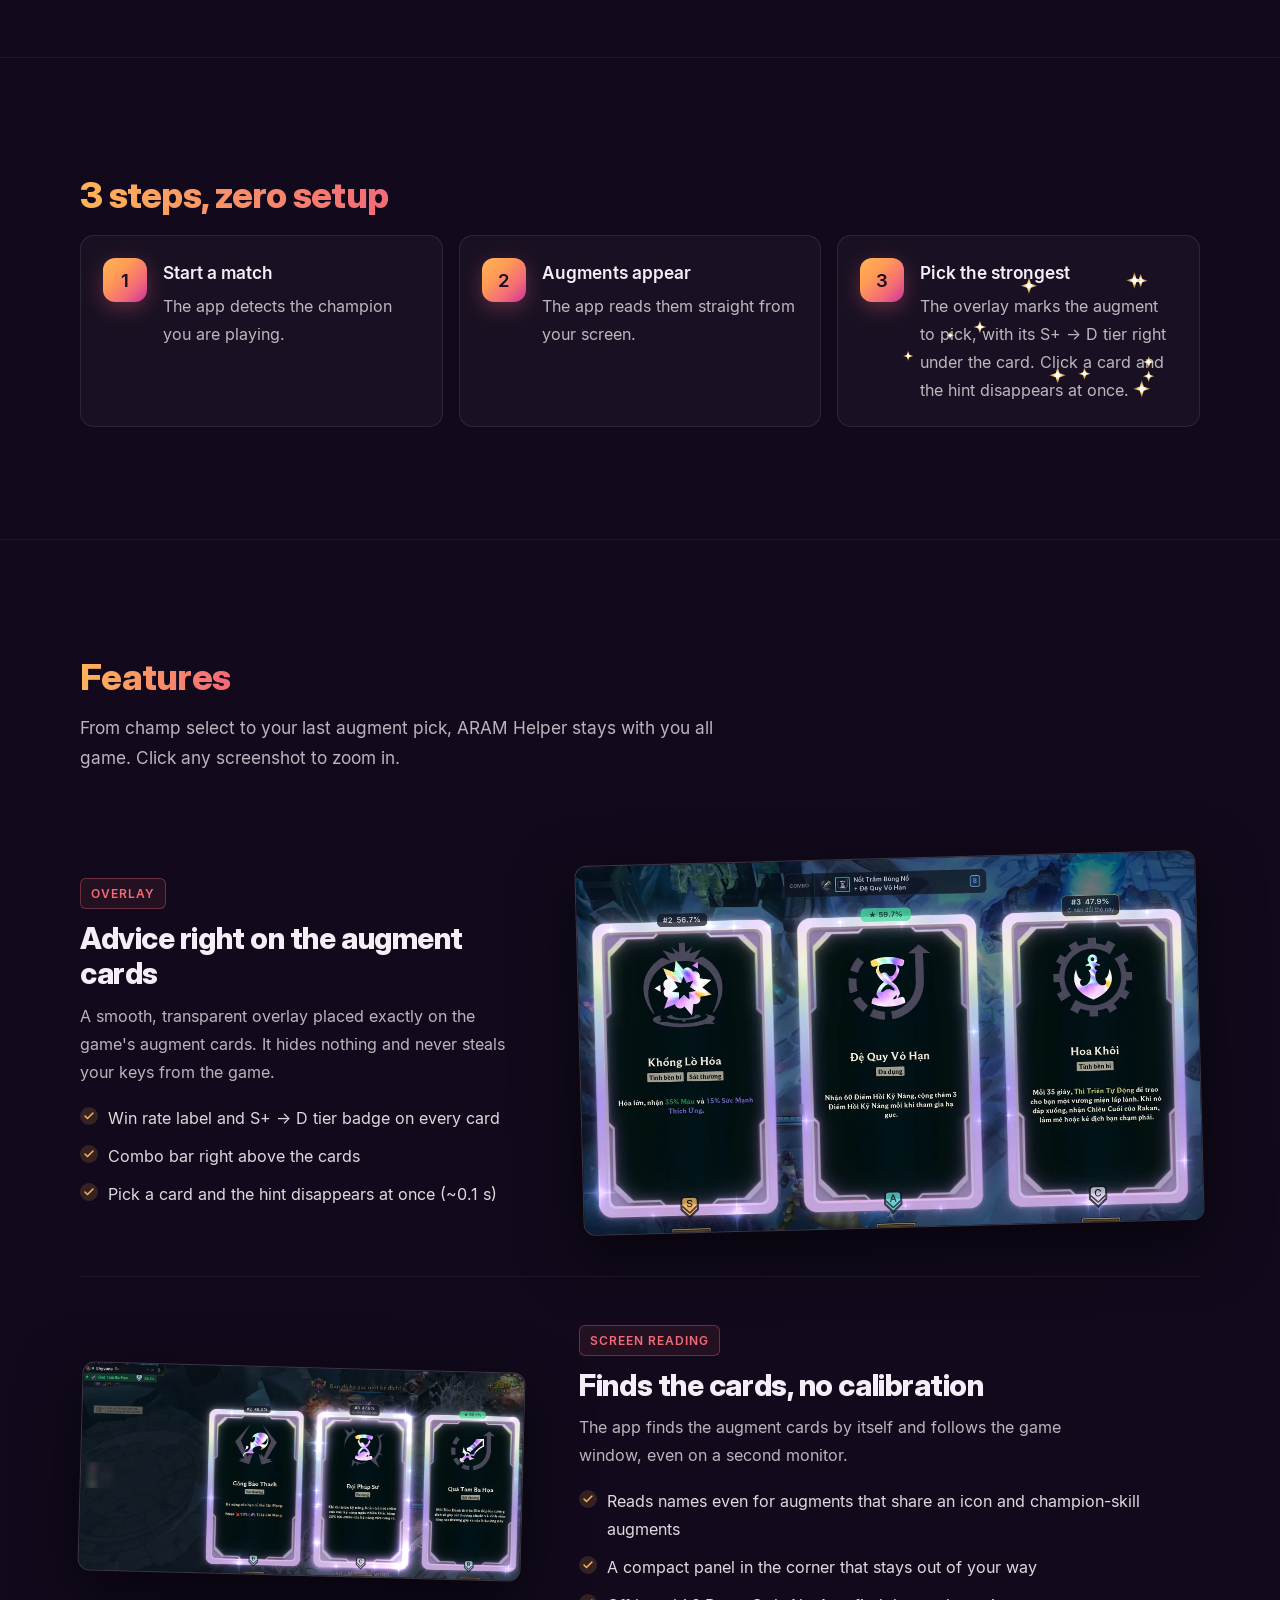
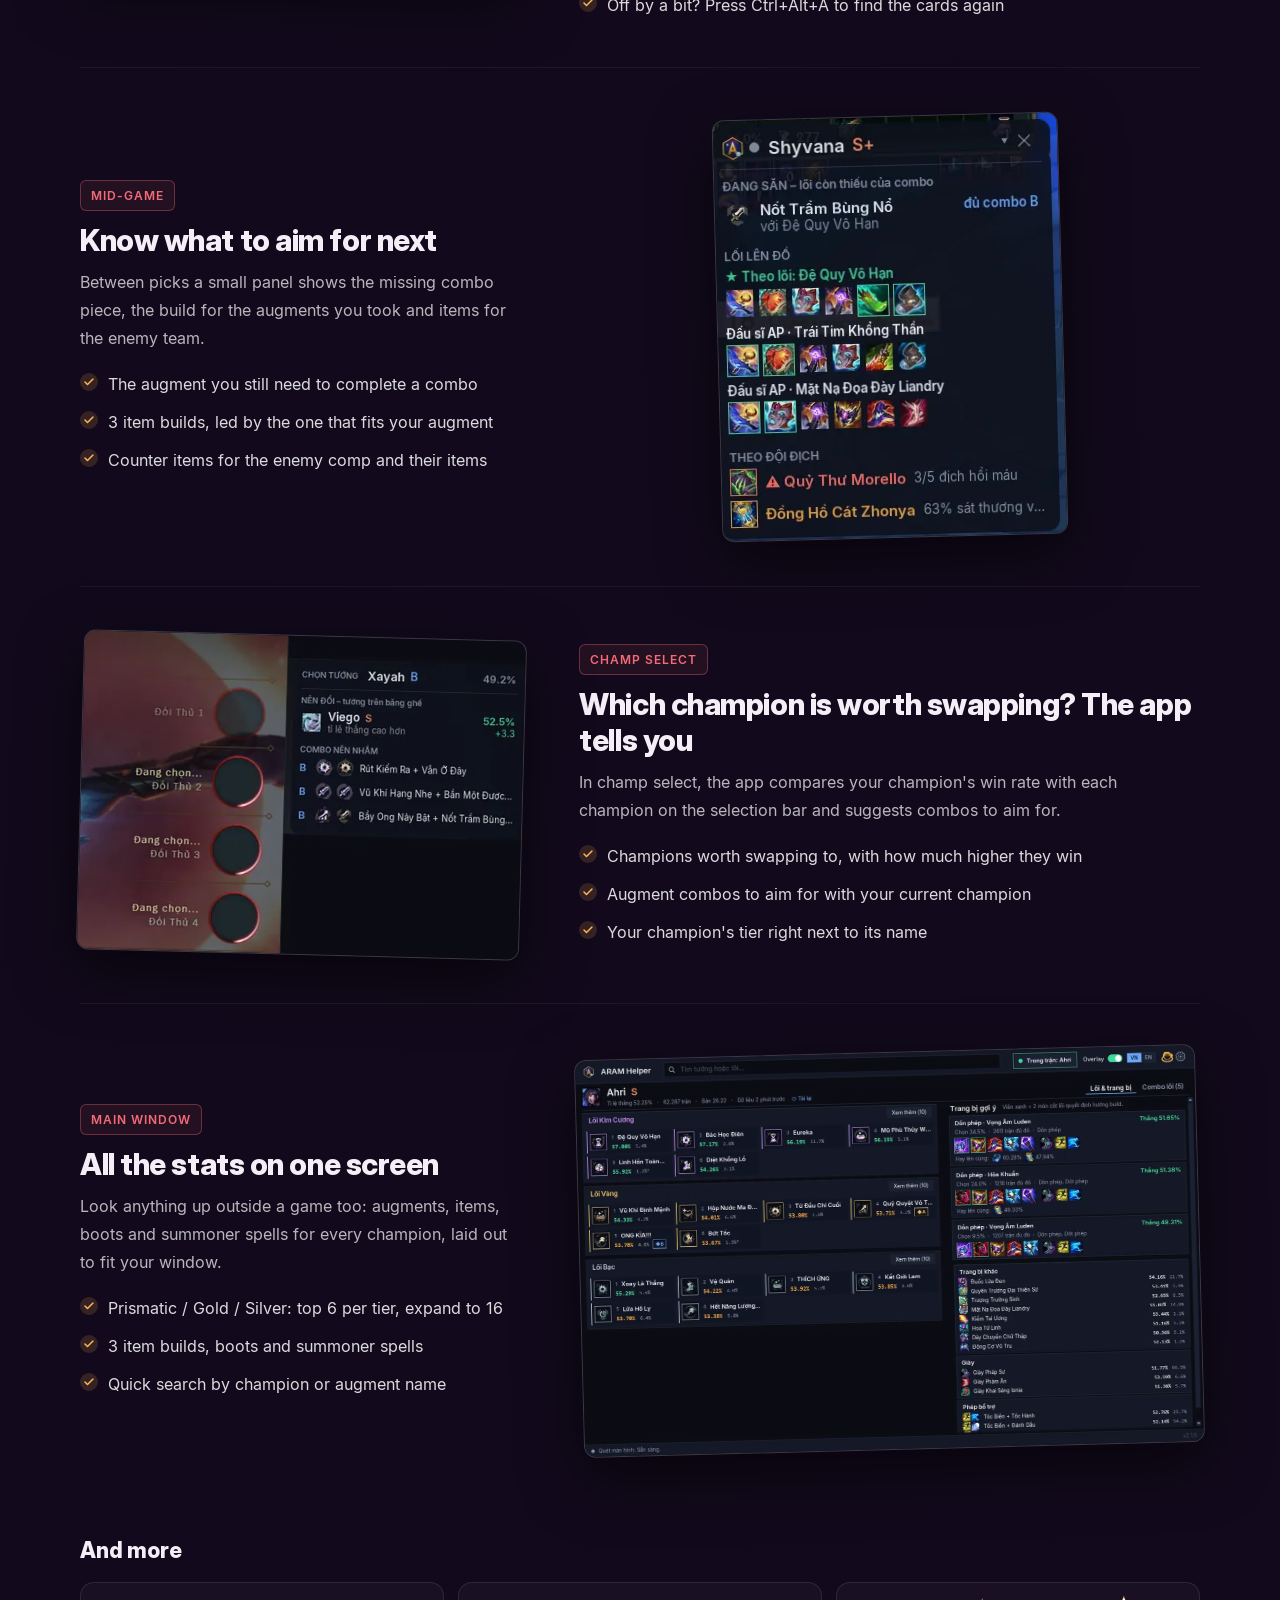
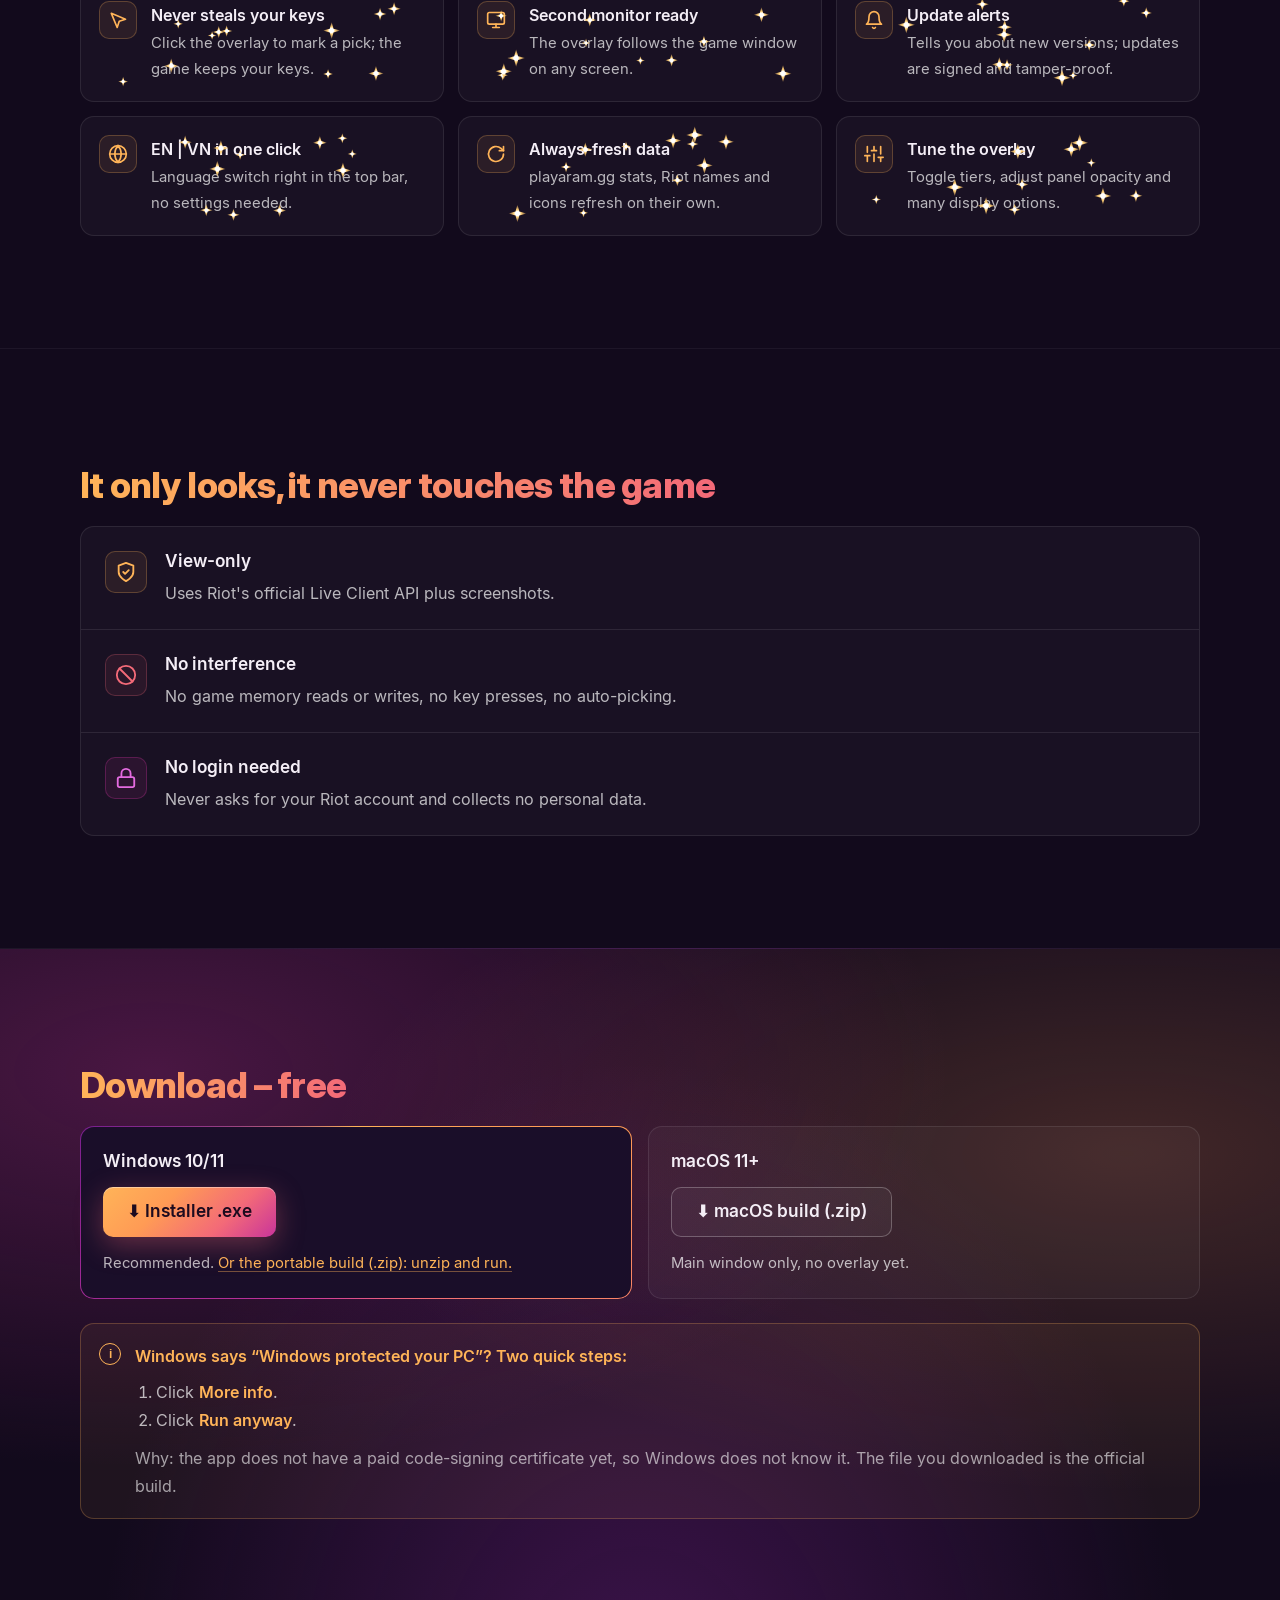
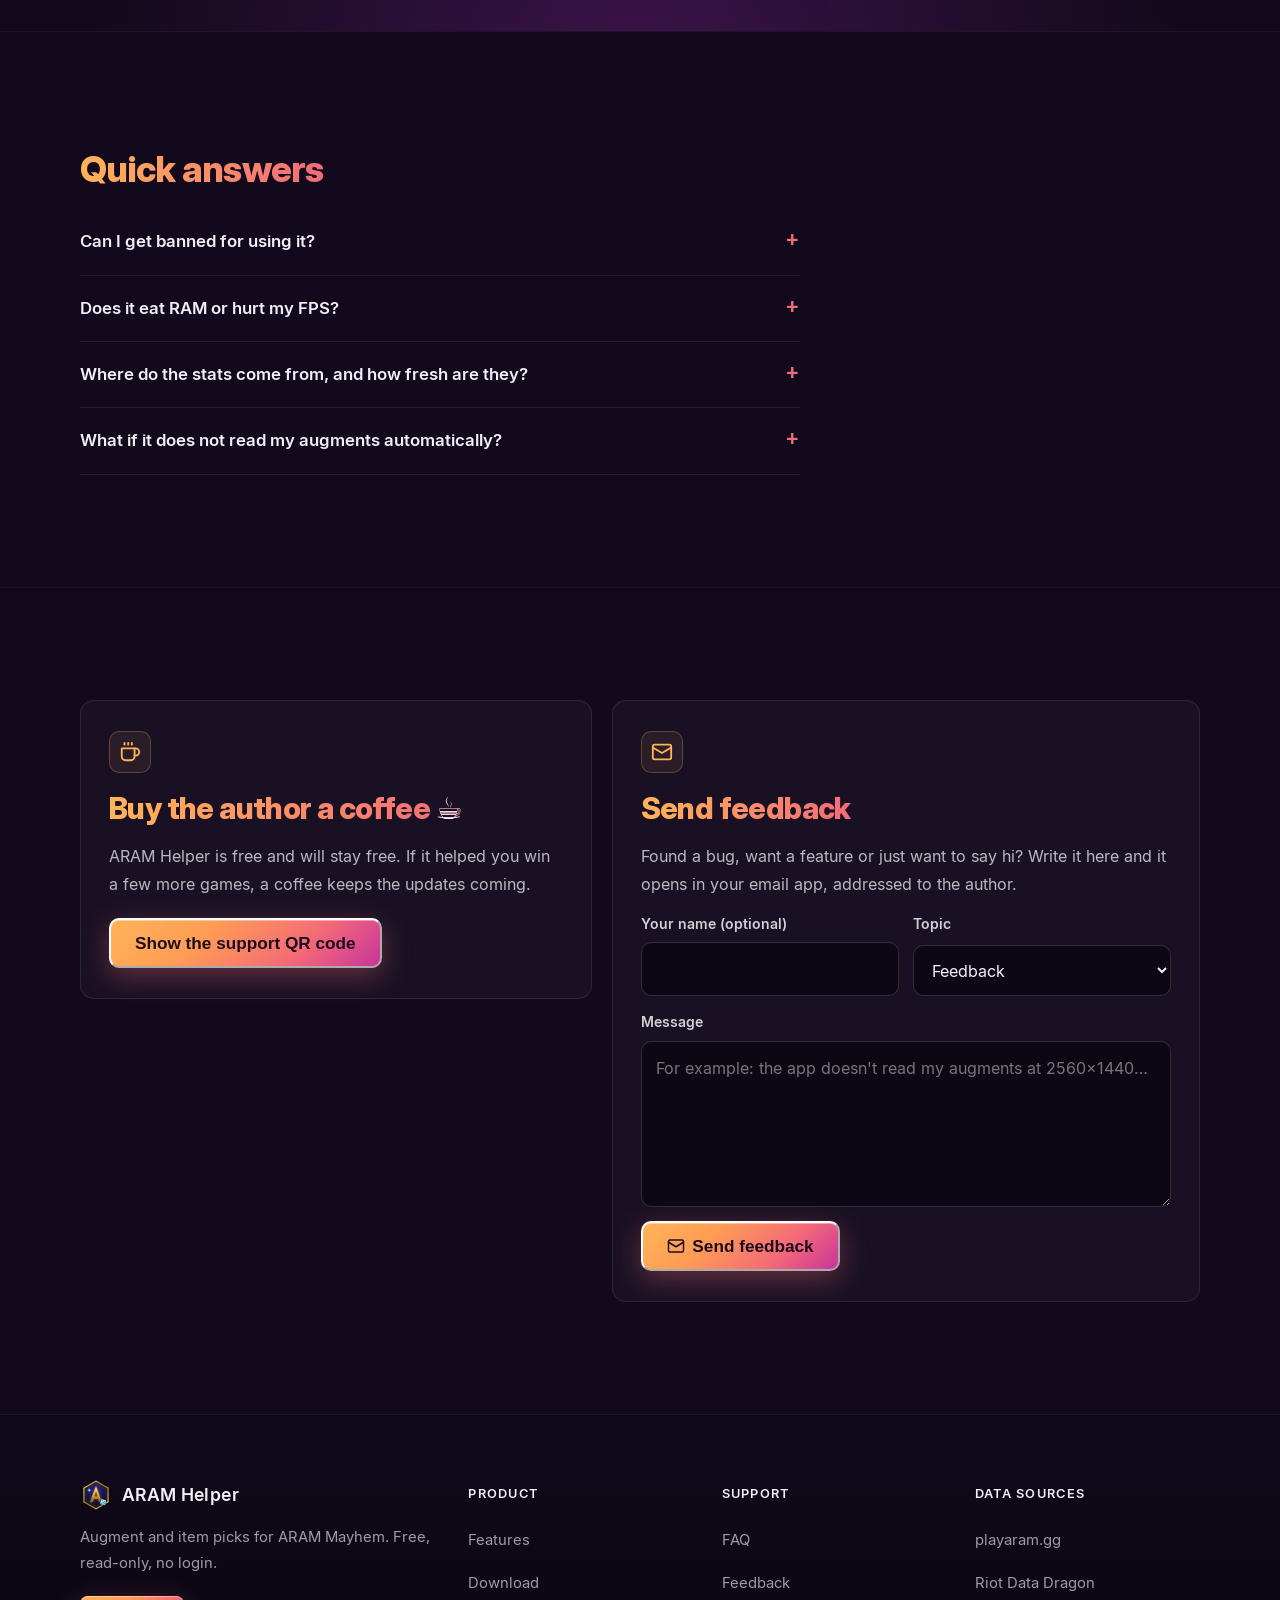
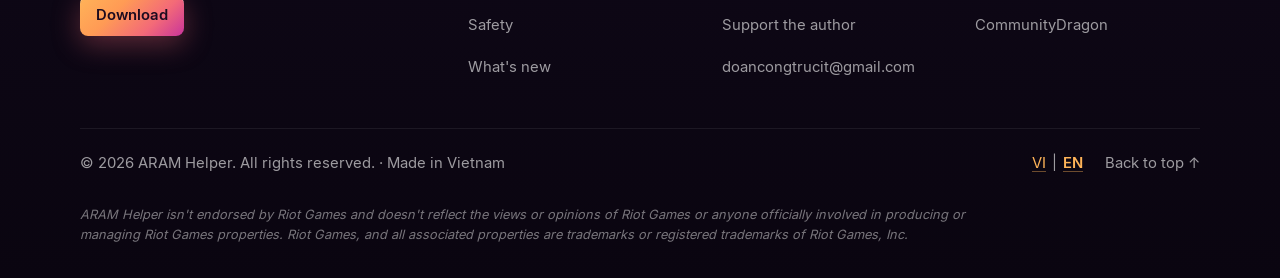
==== commit 827ebd77: "site: sync from dev c1ed266" ====
--- a/site/en/index.html
+++ b/site/en/index.html
@@ -24,8 +24,8 @@
 <meta name="twitter:description" content="Reads your augments on screen and recommends augments + items in-game for ARAM Mayhem. Free, read-only, no login.">
 <meta name="twitter:image" content="https://aramhelper.com/assets/img/og-en.png">
 <link rel="preload" href="../assets/fonts/InterDisplay-ExtraBold.woff2" as="font" type="font/woff2" crossorigin>
-<link rel="stylesheet" href="../assets/style.css?v=73dd3af8">
-<script type="module" src="../assets/app.mjs?v=73dd3af8"></script>
+<link rel="stylesheet" href="../assets/style.css?v=d9d22673">
+<script type="module" src="../assets/app.mjs?v=d9d22673"></script>
 </head>
 <body data-lang="en">
 <div class="scroll-progress" aria-hidden="true"></div>
@@ -55,7 +55,7 @@
   </ul>
   <div class="cta">
     <a id="primary-dl" class="btn btn-primary" data-dl-win="https://github.com/doancongtrucit/aram-helper/releases/latest/download/ARAM-Helper-Setup.exe" data-dl-mac="https://github.com/doancongtrucit/aram-helper/releases/latest/download/ARAM-Helper-macos.zip" href="https://github.com/doancongtrucit/aram-helper/releases/latest/download/ARAM-Helper-Setup.exe">⬇ Download for Windows</a>
-    <a id="demo-btn" class="btn btn-ghost" href="#features">▶ See features</a>
+    <a id="demo-btn" class="btn btn-ghost" href="#features" aria-haspopup="dialog">▶ Watch the demo</a>
   </div>
   <p class="muted hero-note">The download button adapts to your computer (Windows / Mac). <span data-version hidden></span></p>
   <img class="shot hero-shot zoomable" fetchpriority="high" src="../assets/img/overlay-ingame.webp" srcset="../assets/img/overlay-ingame-800.webp 800w, ../assets/img/overlay-ingame.webp 1500w" sizes="(min-width: 1000px) 640px, 100vw" alt="ARAM Helper overlay in a real ARAM Mayhem game: win rates on the cards, tier badges and the suggestion panel" width="1500" height="814">
@@ -224,9 +224,9 @@
 </main>
 
 <dialog id="lightbox" class="lightbox" aria-label="Click to zoom">
-  <form method="dialog"><button class="lightbox-close" aria-label="Close image">&times;</button></form>
+  <form method="dialog"><button class="lightbox-close" aria-label="Close">&times;</button></form>
   <img id="lightbox-img" alt="">
-  <!-- Demo video slot: <video src="../assets/video/demo.mp4" controls playsinline></video> -->
+  <video id="demo-video" src="../assets/video/demo-en.mp4" poster="../assets/video/demo-en.webp" aria-label="ARAM Helper demo video (38 seconds, no sound)" width="1920" height="1080" preload="none" controls muted playsinline hidden></video>
 </dialog>
 
 <button id="scroll-fab" class="scroll-fab" type="button" hidden aria-label="Jump to the end" title="Jump to the end" data-end="Jump to the end" data-top="Back to top">
--- a/site/assets/style.css
+++ b/site/assets/style.css
@@ -248,6 +248,11 @@
   max-width: min(1500px, calc(100vw - 24px)); max-height: calc(100vh - 40px); width: auto; height: auto;
   border-radius: 12px; border: 1px solid #ffffff2e; box-shadow: 0 30px 90px #000; cursor: zoom-out;
 }
+.lightbox video {
+  display: block; width: min(1280px, calc(100vw - 24px), calc((100vh - 40px) * 16 / 9)); height: auto;
+  aspect-ratio: 16 / 9; border-radius: 12px; border: 1px solid #ffffff2e; box-shadow: 0 30px 90px #000; background: #000;
+}
+.lightbox img[hidden], .lightbox video[hidden] { display: none; }
 .lightbox form { position: fixed; top: 14px; right: 14px; margin: 0; z-index: 2; }
 .lightbox-close {
   width: 44px; height: 44px; border: 1px solid #ffffff40; border-radius: 50%;
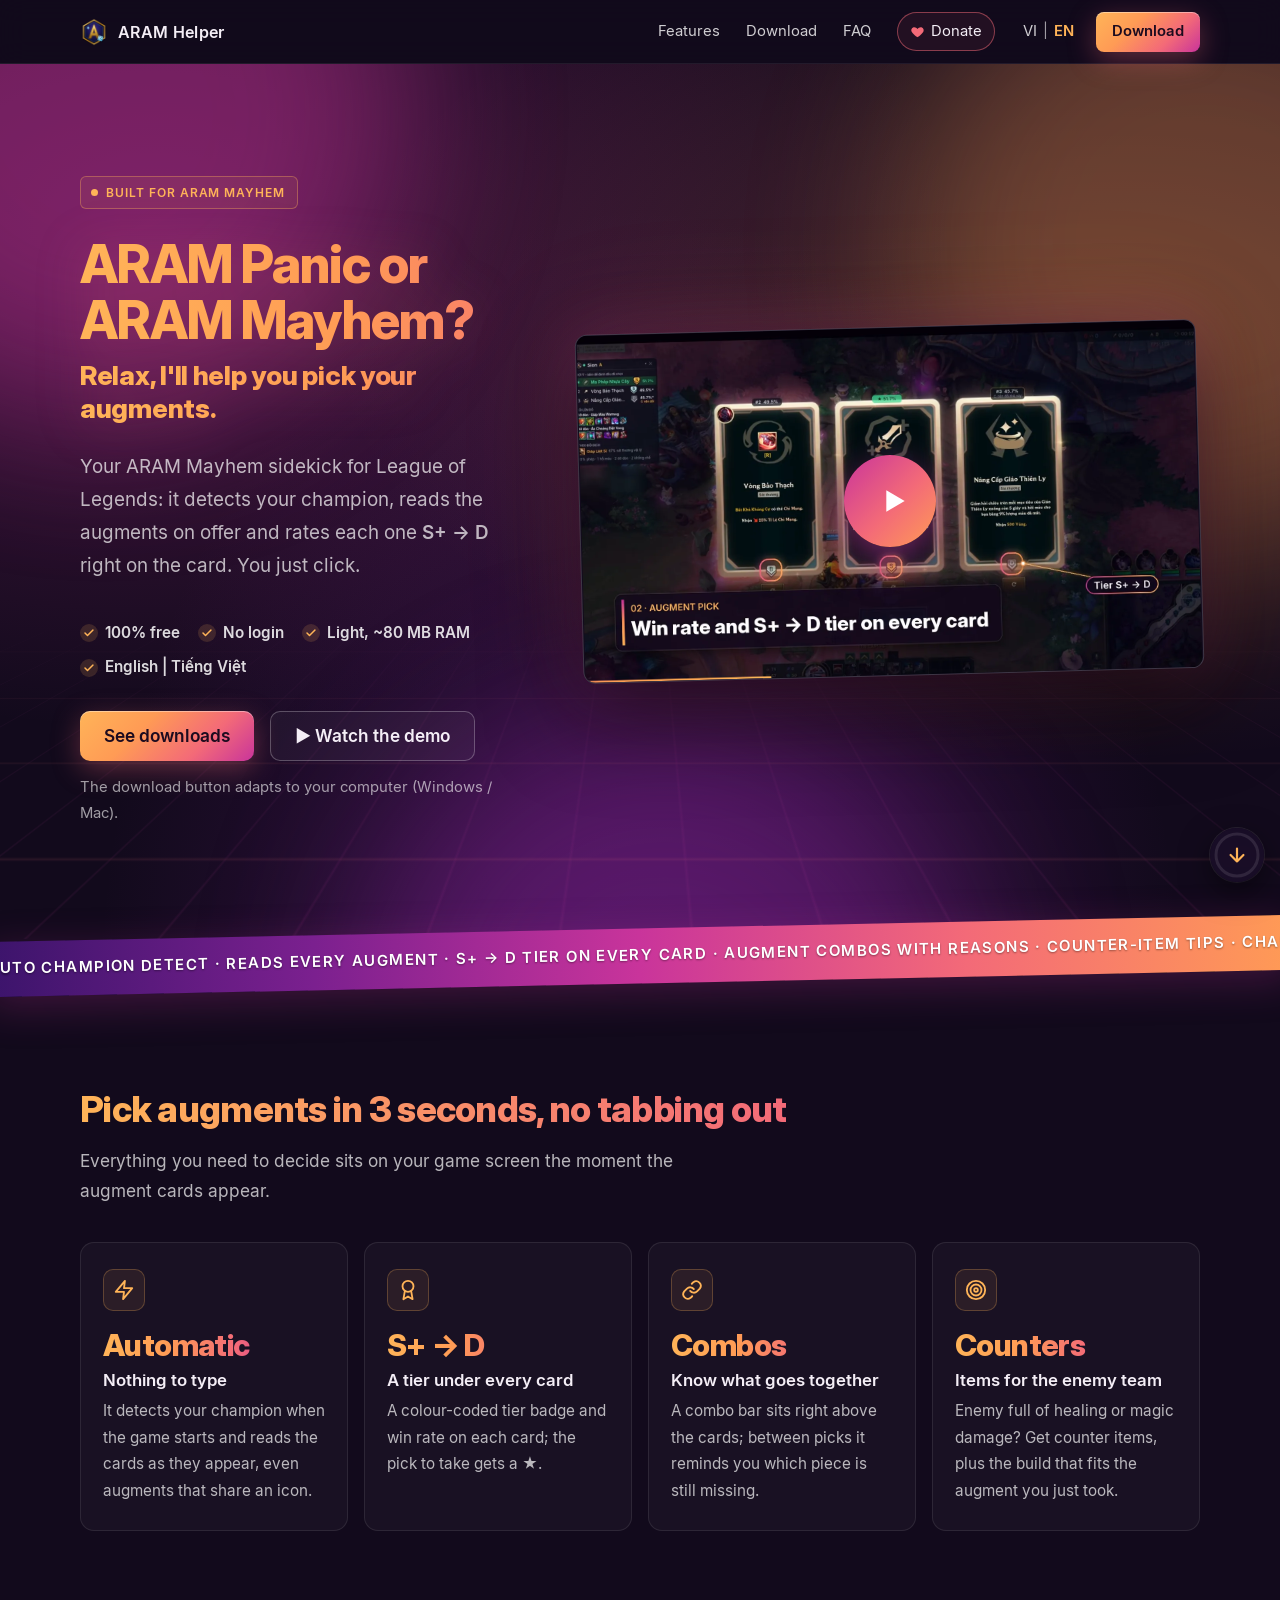
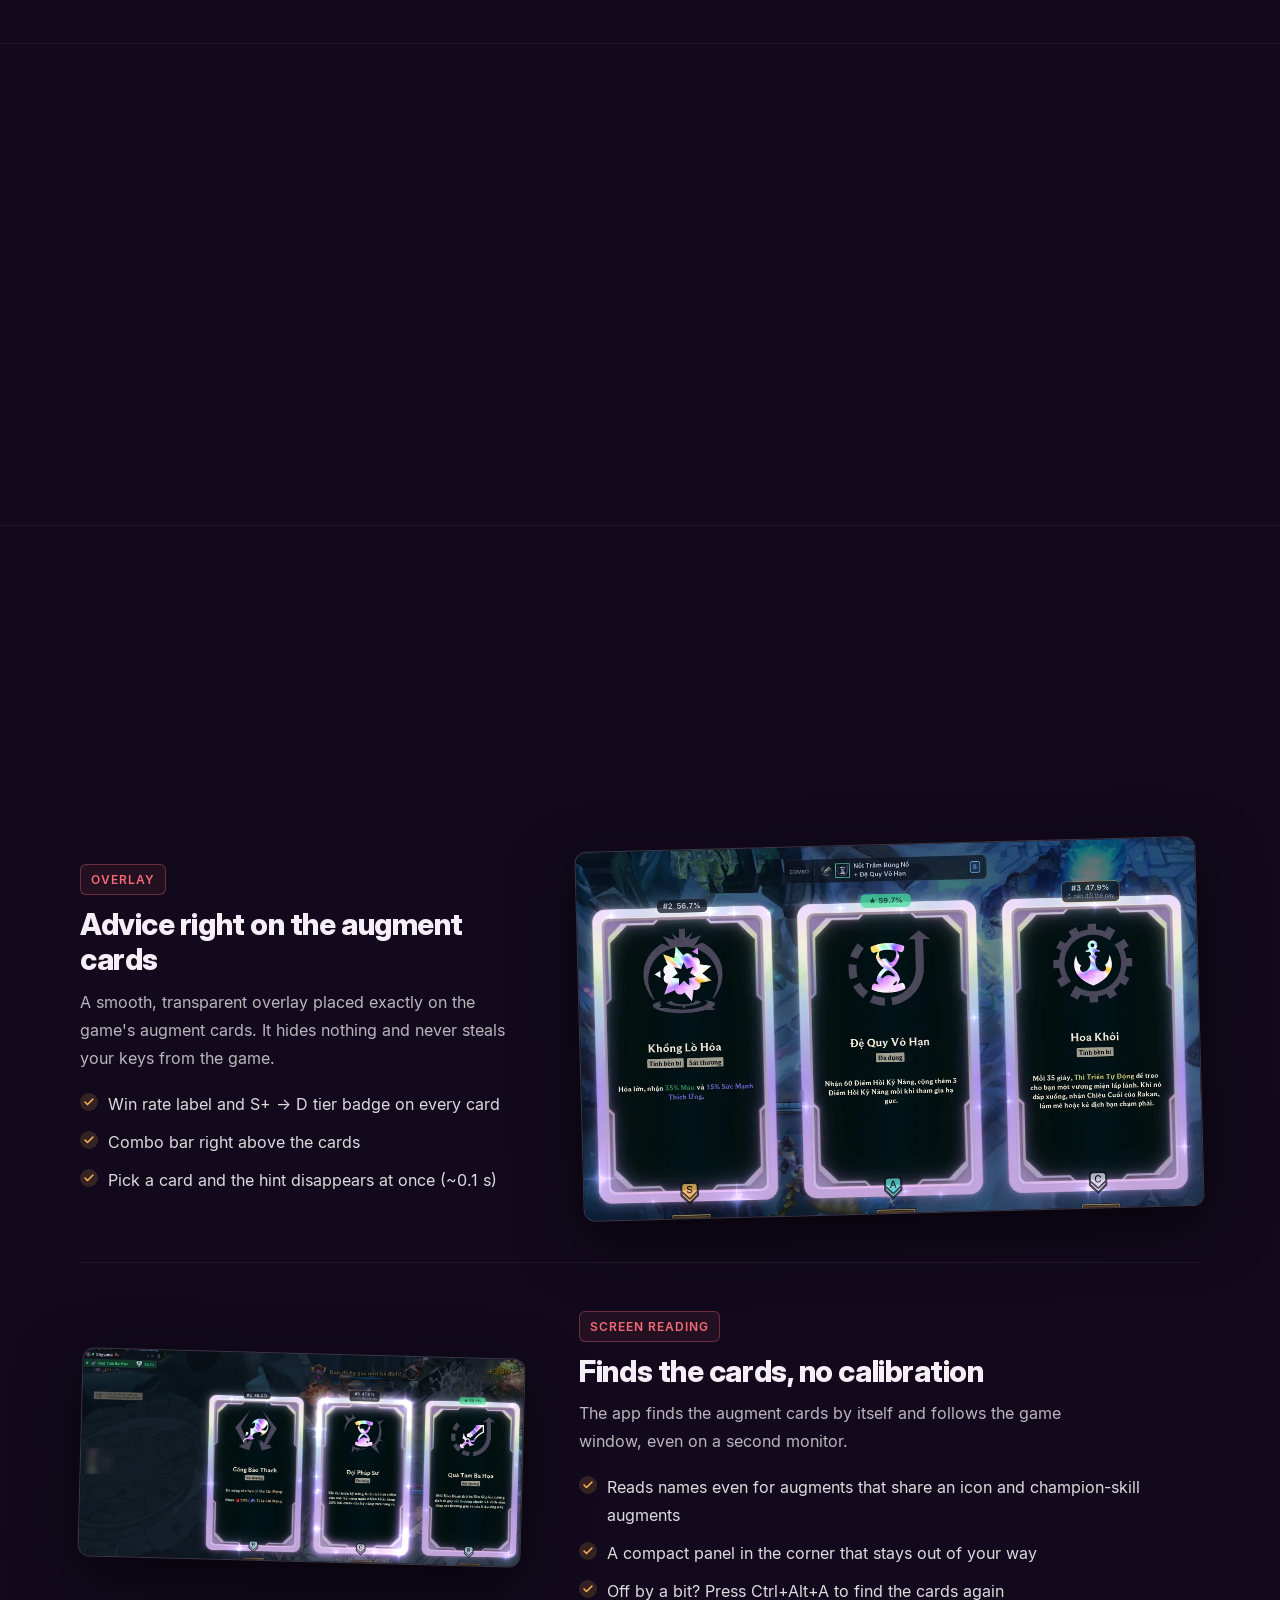
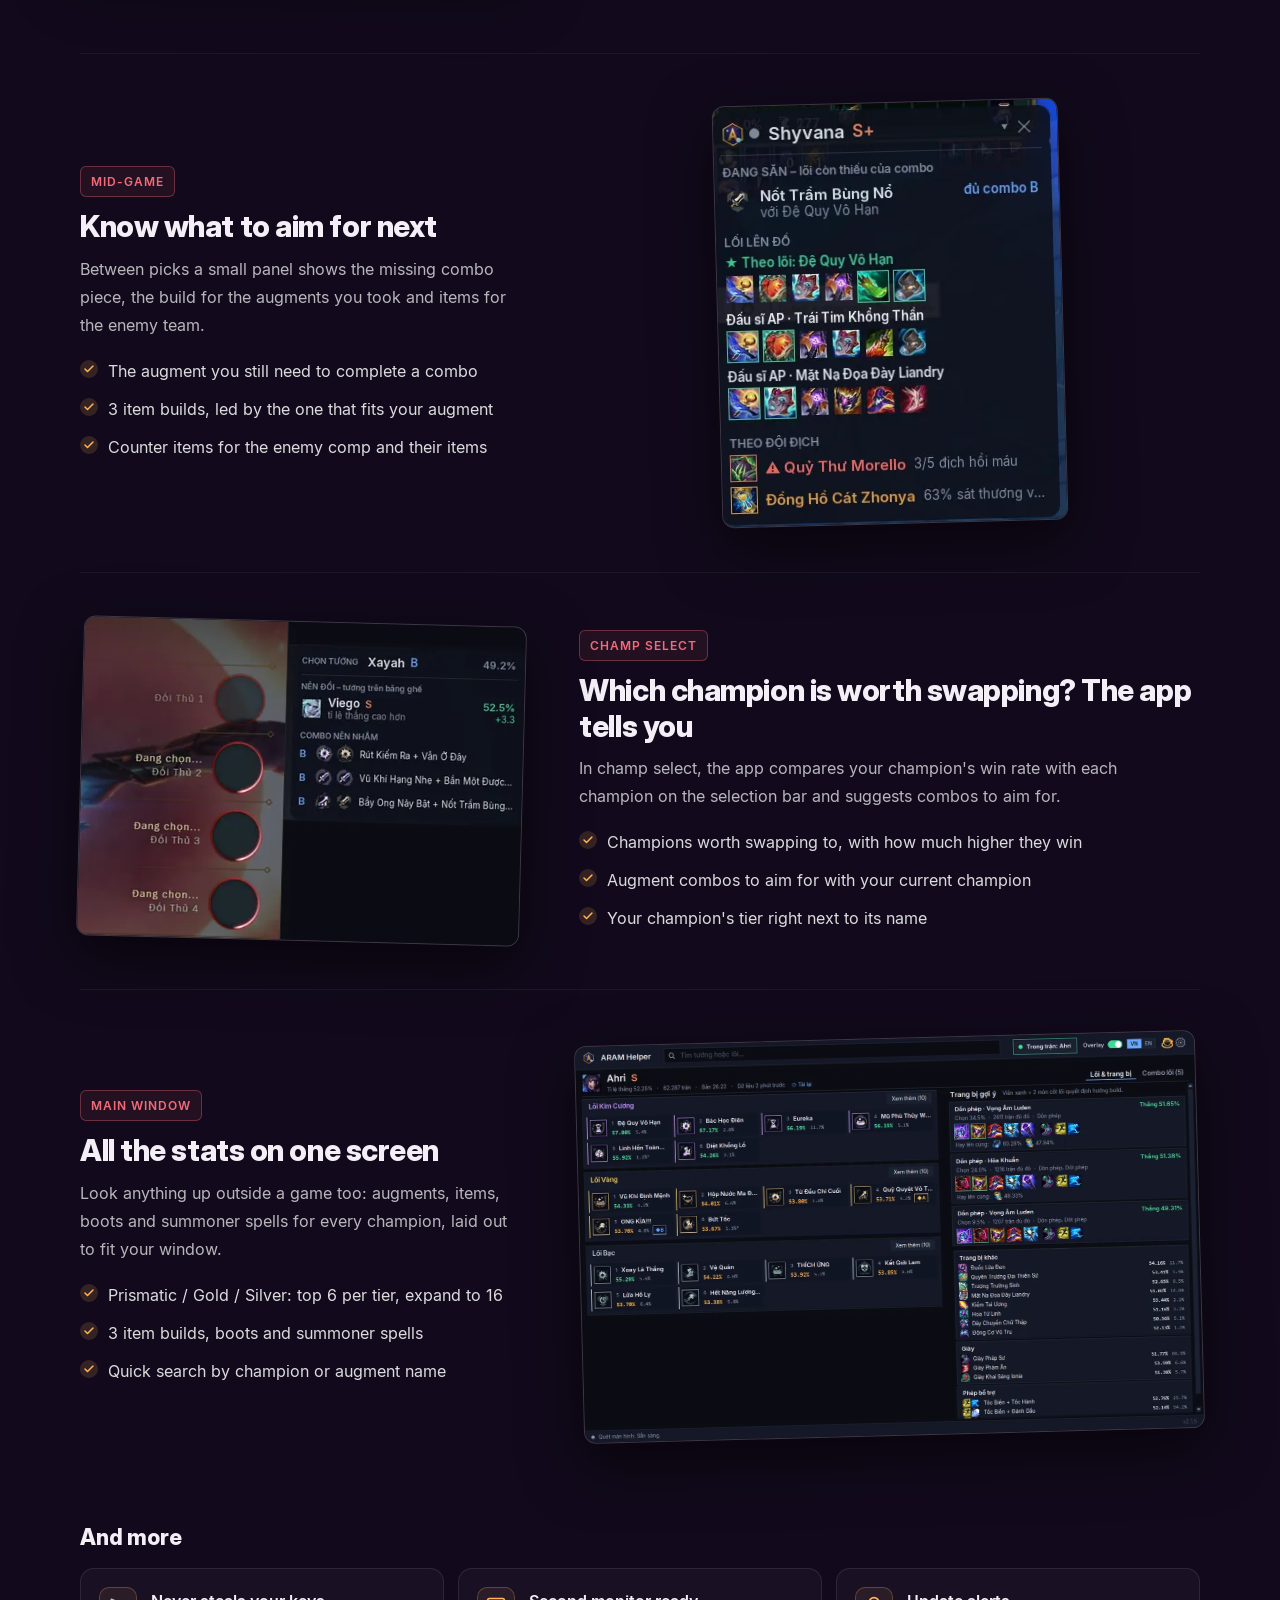
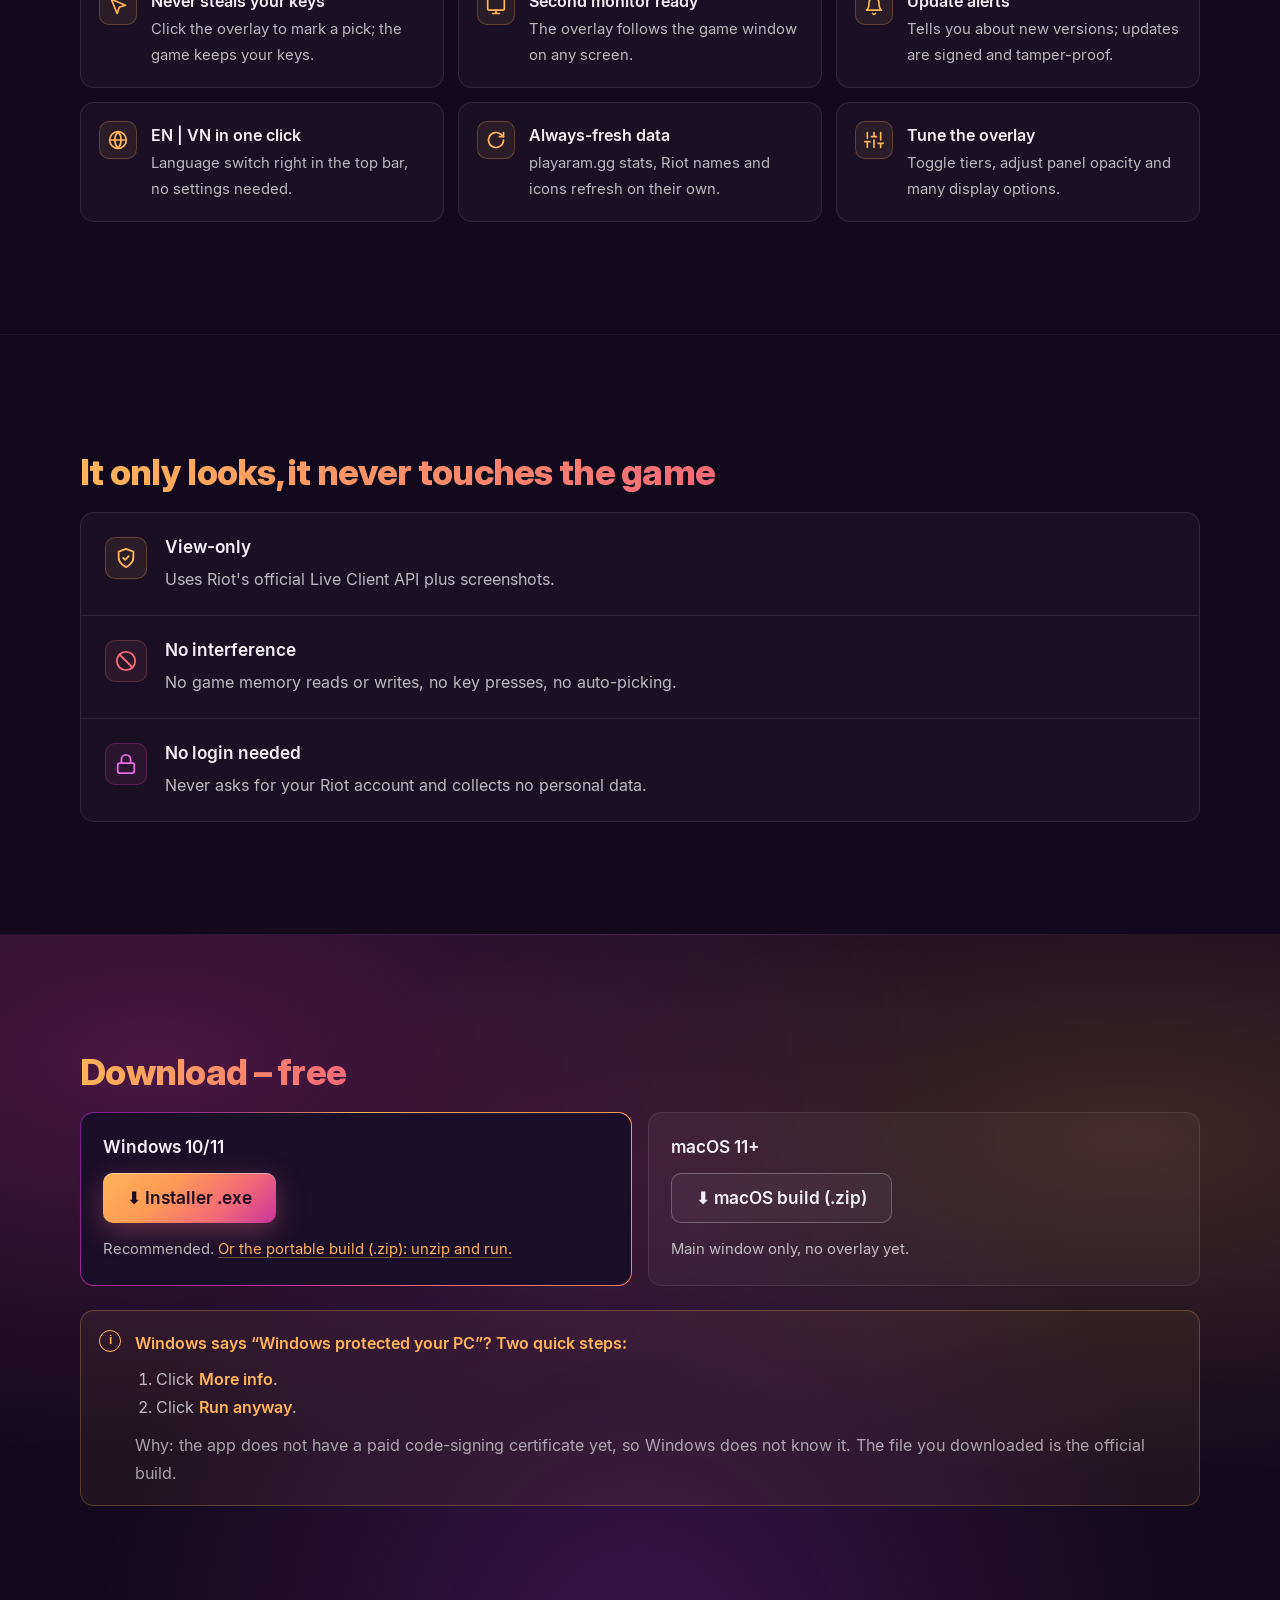
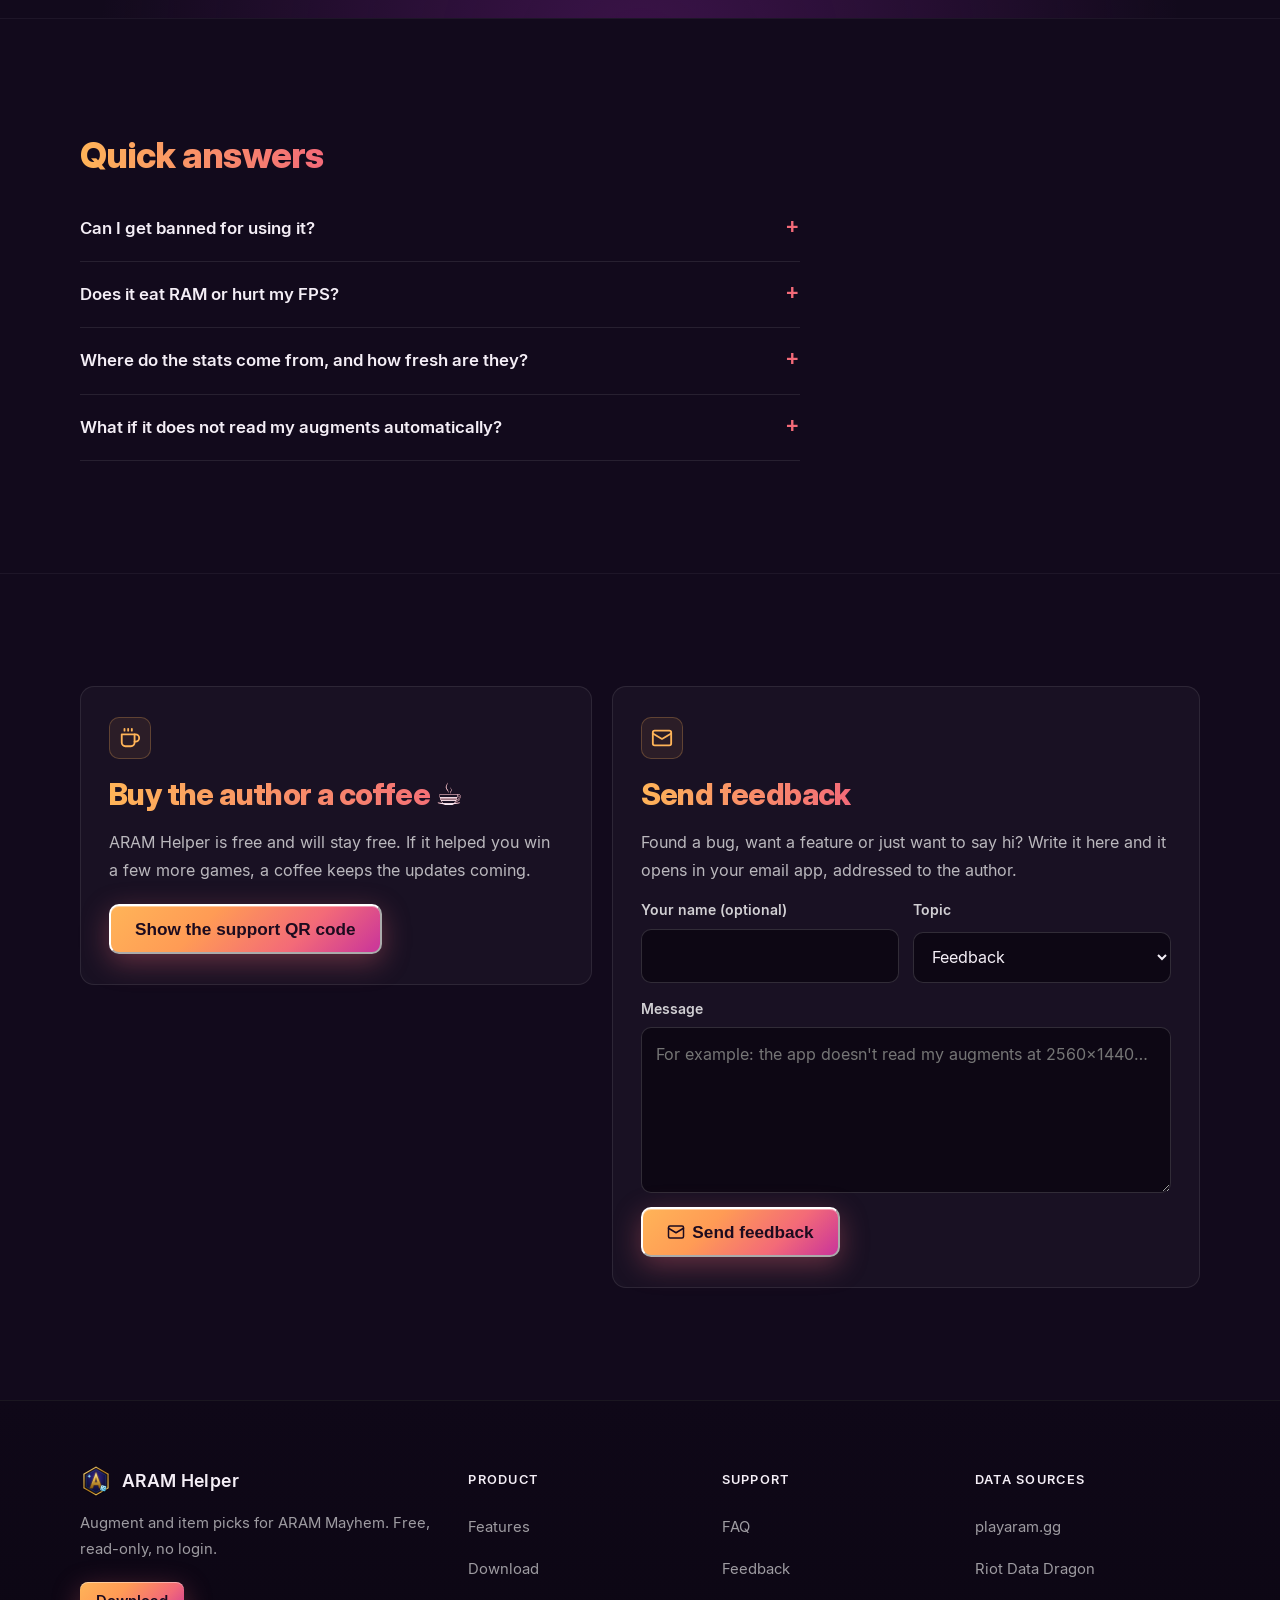
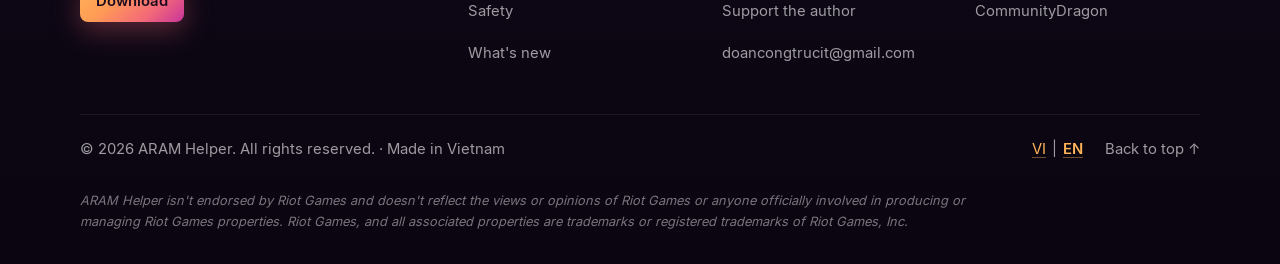
==== commit 47f33146: "site: sync from dev c7e9dd8" ====
--- a/site/en/index.html
+++ b/site/en/index.html
@@ -24,8 +24,8 @@
 <meta name="twitter:description" content="Reads your augments on screen and recommends augments + items in-game for ARAM Mayhem. Free, read-only, no login.">
 <meta name="twitter:image" content="https://aramhelper.com/assets/img/og-en.png">
 <link rel="preload" href="../assets/fonts/InterDisplay-ExtraBold.woff2" as="font" type="font/woff2" crossorigin>
-<link rel="stylesheet" href="../assets/style.css?v=d9d22673">
-<script type="module" src="../assets/app.mjs?v=d9d22673"></script>
+<link rel="stylesheet" href="../assets/style.css?v=607a60d9">
+<script type="module" src="../assets/app.mjs?v=607a60d9"></script>
 </head>
 <body data-lang="en">
 <div class="scroll-progress" aria-hidden="true"></div>
@@ -58,7 +58,10 @@
     <a id="demo-btn" class="btn btn-ghost" href="#features" aria-haspopup="dialog">▶ Watch the demo</a>
   </div>
   <p class="muted hero-note">The download button adapts to your computer (Windows / Mac). <span data-version hidden></span></p>
-  <img class="shot hero-shot zoomable" fetchpriority="high" src="../assets/img/overlay-ingame.webp" srcset="../assets/img/overlay-ingame-800.webp 800w, ../assets/img/overlay-ingame.webp 1500w" sizes="(min-width: 1000px) 640px, 100vw" alt="ARAM Helper overlay in a real ARAM Mayhem game: win rates on the cards, tier badges and the suggestion panel" width="1500" height="814">
+  <figure class="hero-shot hero-video">
+    <video id="demo-video" class="shot" src="../assets/video/demo-en.mp4" poster="../assets/video/demo-en.webp" aria-label="ARAM Helper demo video (38 seconds, no sound)" width="1920" height="1080" preload="none" controls muted playsinline></video>
+    <button id="demo-play" class="play-btn" type="button" aria-label="▶ Watch the demo" hidden><svg viewBox="0 0 24 24" aria-hidden="true" focusable="false"><path d="M8 5.5v13l11-6.5z"/></svg></button>
+  </figure>
 </section>
 
 <div class="ticker" aria-hidden="true"><div class="ticker-track"><span>Auto champion detect · Reads every augment · S+ → D tier on every card · Augment combos with reasons · Counter-item tips · Champ select advice · Transparent overlay</span><span>Auto champion detect · Reads every augment · S+ → D tier on every card · Augment combos with reasons · Counter-item tips · Champ select advice · Transparent overlay</span></div></div>
@@ -226,7 +229,6 @@
 <dialog id="lightbox" class="lightbox" aria-label="Click to zoom">
   <form method="dialog"><button class="lightbox-close" aria-label="Close">&times;</button></form>
   <img id="lightbox-img" alt="">
-  <video id="demo-video" src="../assets/video/demo-en.mp4" poster="../assets/video/demo-en.webp" aria-label="ARAM Helper demo video (38 seconds, no sound)" width="1920" height="1080" preload="none" controls muted playsinline hidden></video>
 </dialog>
 
 <button id="scroll-fab" class="scroll-fab" type="button" hidden aria-label="Jump to the end" title="Jump to the end" data-end="Jump to the end" data-top="Back to top">
--- a/site/assets/style.css
+++ b/site/assets/style.css
@@ -578,6 +578,28 @@
 }
 @keyframes float { 50% { translate: 0 -12px; } }
 
+/* Hero demo video: poster with a pulsing play button, plays inline */
+.hero-video { position: relative; margin-inline: 0; margin-bottom: 0; box-shadow: none; }
+.hero-video video {
+  display: block; width: 100%; height: auto; aspect-ratio: 16 / 9; background: #120a1c;
+  box-shadow: 0 30px 90px #000000a6, 0 0 60px #c9349b40, 0 0 120px #ff9b5526;
+}
+.hero-video.playing { animation-play-state: paused; }
+.hero-video.playing video { rotate: 0deg; scale: 1; }
+.play-btn {
+  position: absolute; inset: 0; margin: auto; width: 92px; height: 92px; padding: 0;
+  display: grid; place-items: center; border: 0; border-radius: 50%; cursor: pointer; color: #fff;
+  background: linear-gradient(135deg, var(--magenta), var(--coral-pink) 55%, var(--orange));
+  box-shadow: 0 14px 40px #c9349b99, 0 0 0 0 #ffb45899; animation: playPulse 2.2s ease-out infinite;
+  transition: scale .2s ease;
+}
+.play-btn svg { width: 40px; height: 40px; fill: currentColor; translate: 3px 0; }
+.play-btn:hover { scale: 1.08; }
+.play-btn:focus-visible { outline: 3px solid var(--yellow); outline-offset: 5px; }
+.play-btn[hidden], .hero-video.playing .play-btn { display: none; }
+@keyframes playPulse { 70%, 100% { box-shadow: 0 14px 40px #c9349b99, 0 0 0 22px #ffb45800; } }
+@media (prefers-reduced-motion: reduce) { .play-btn { animation: none; transition: none; } }
+
 /* ---------- Buttons: shine sweep + breathing glow ---------- */
 .btn { position: relative; overflow: hidden; isolation: isolate; cursor: pointer; }
 .btn-primary::after {
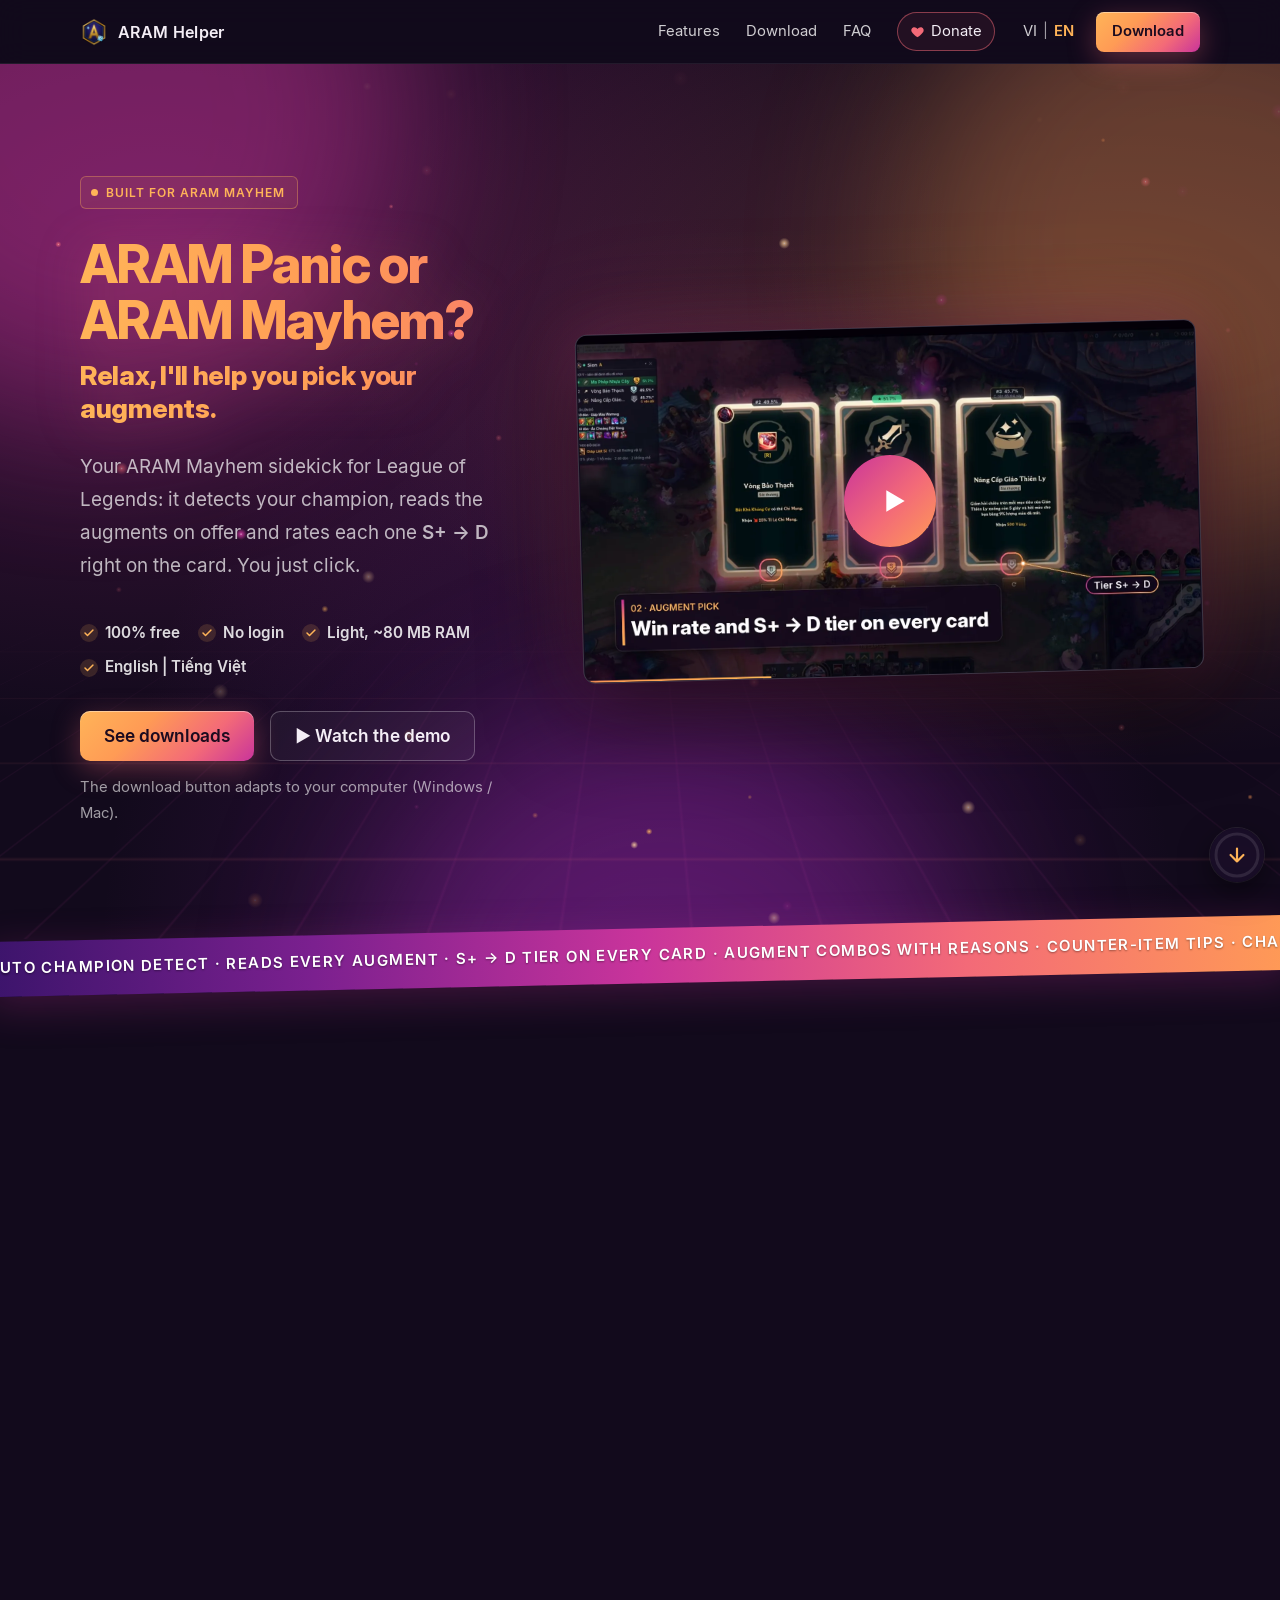
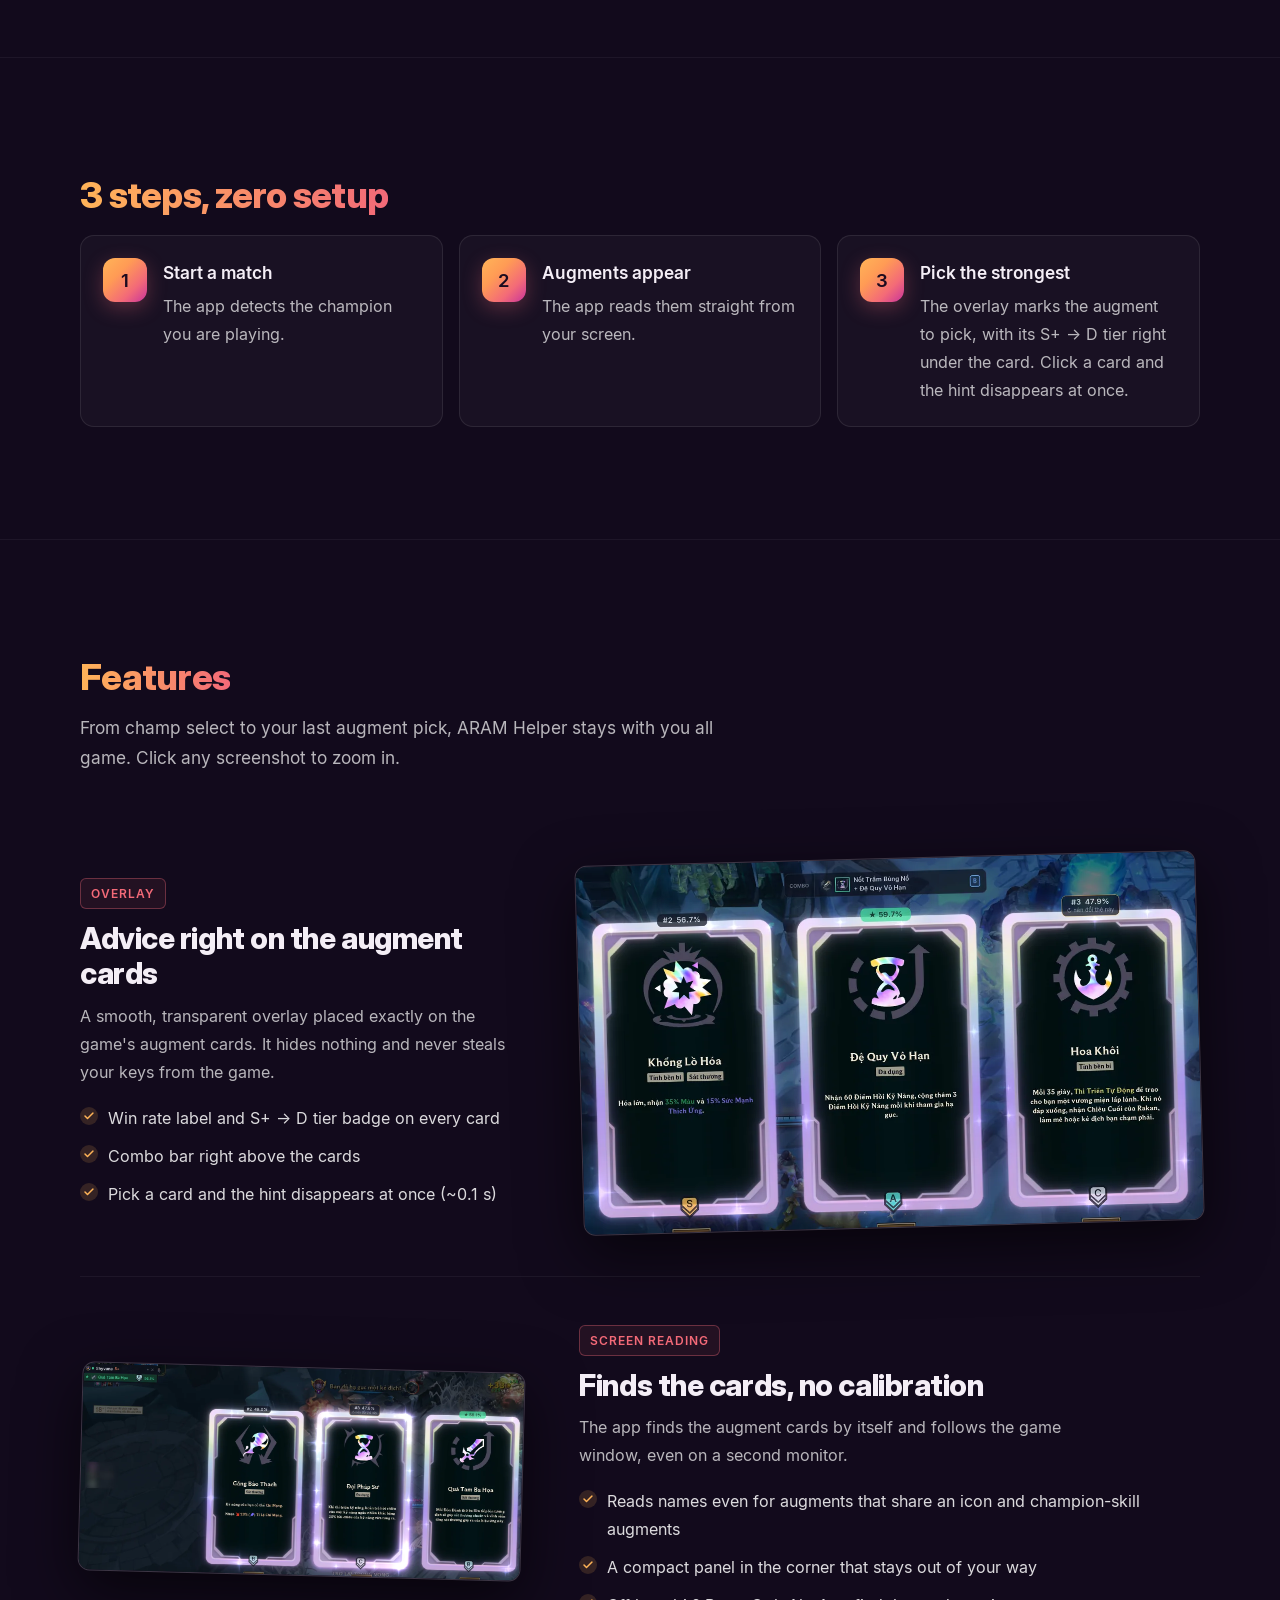
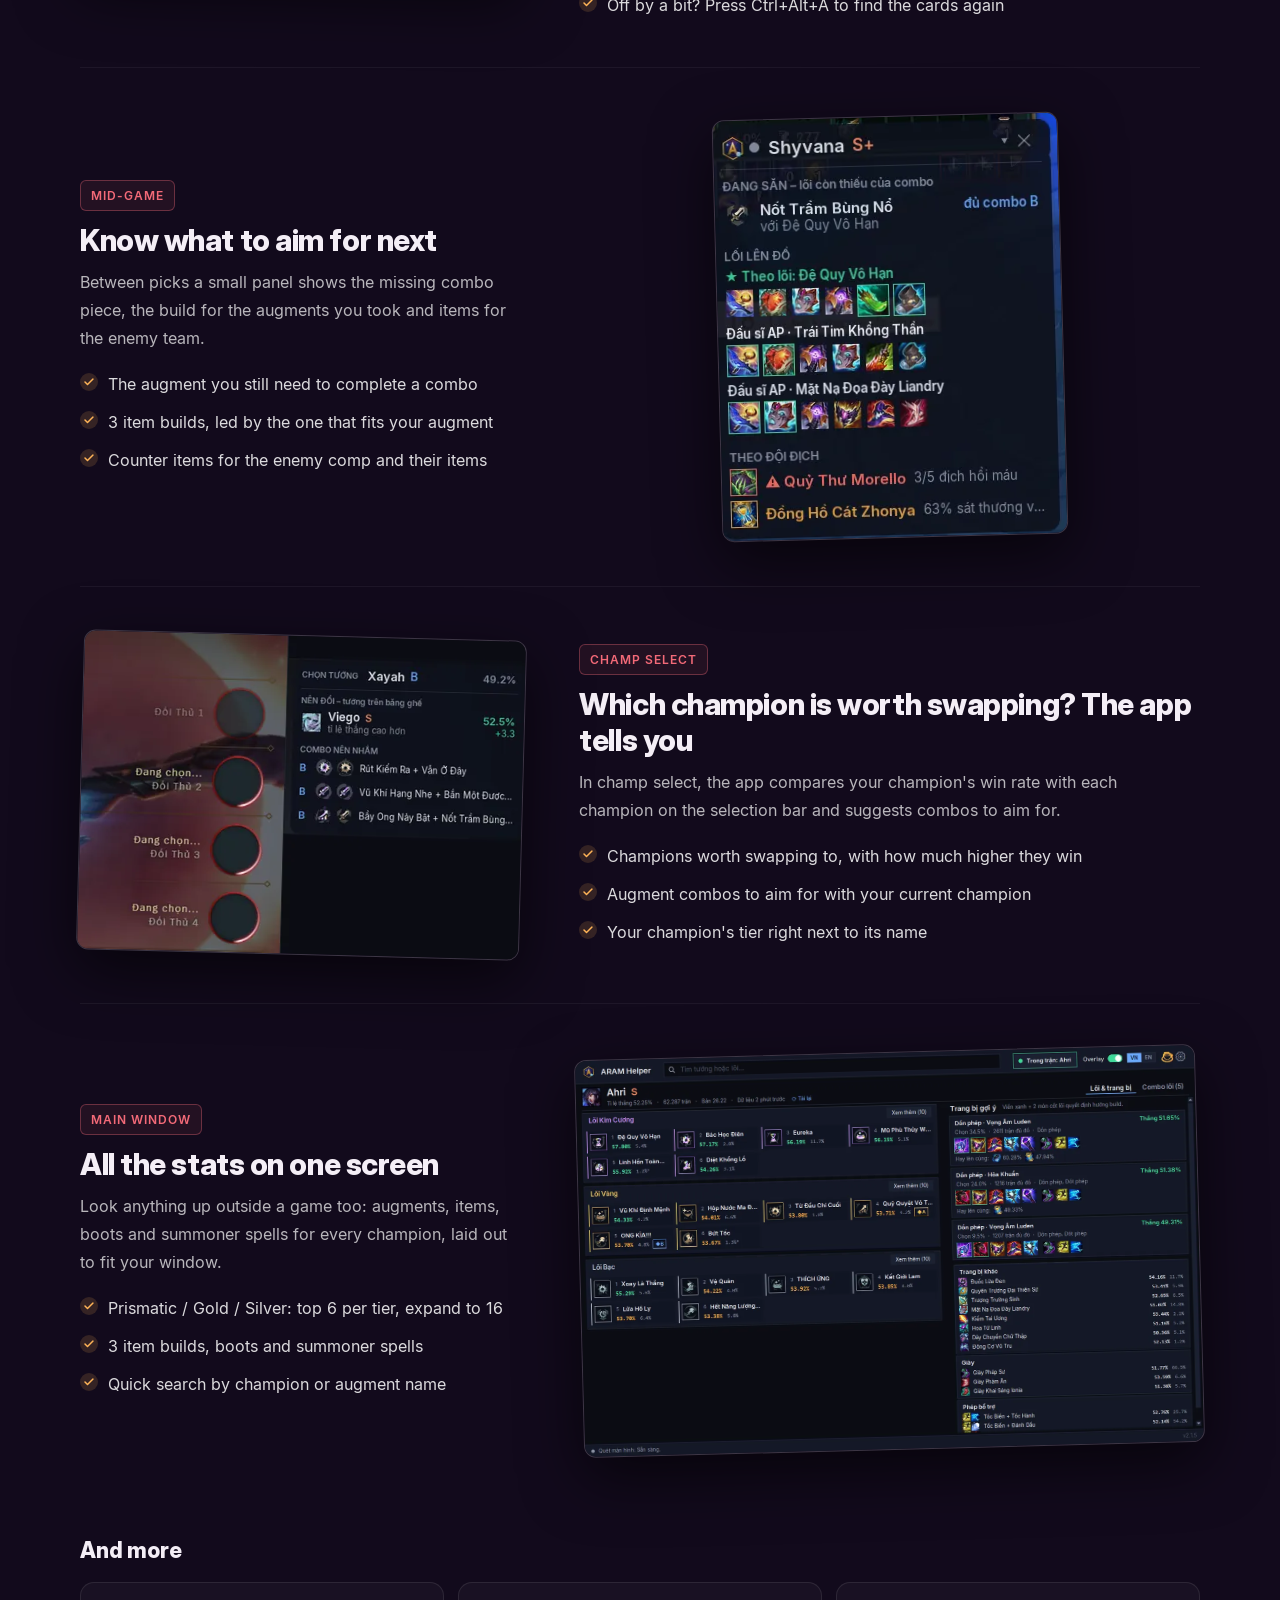
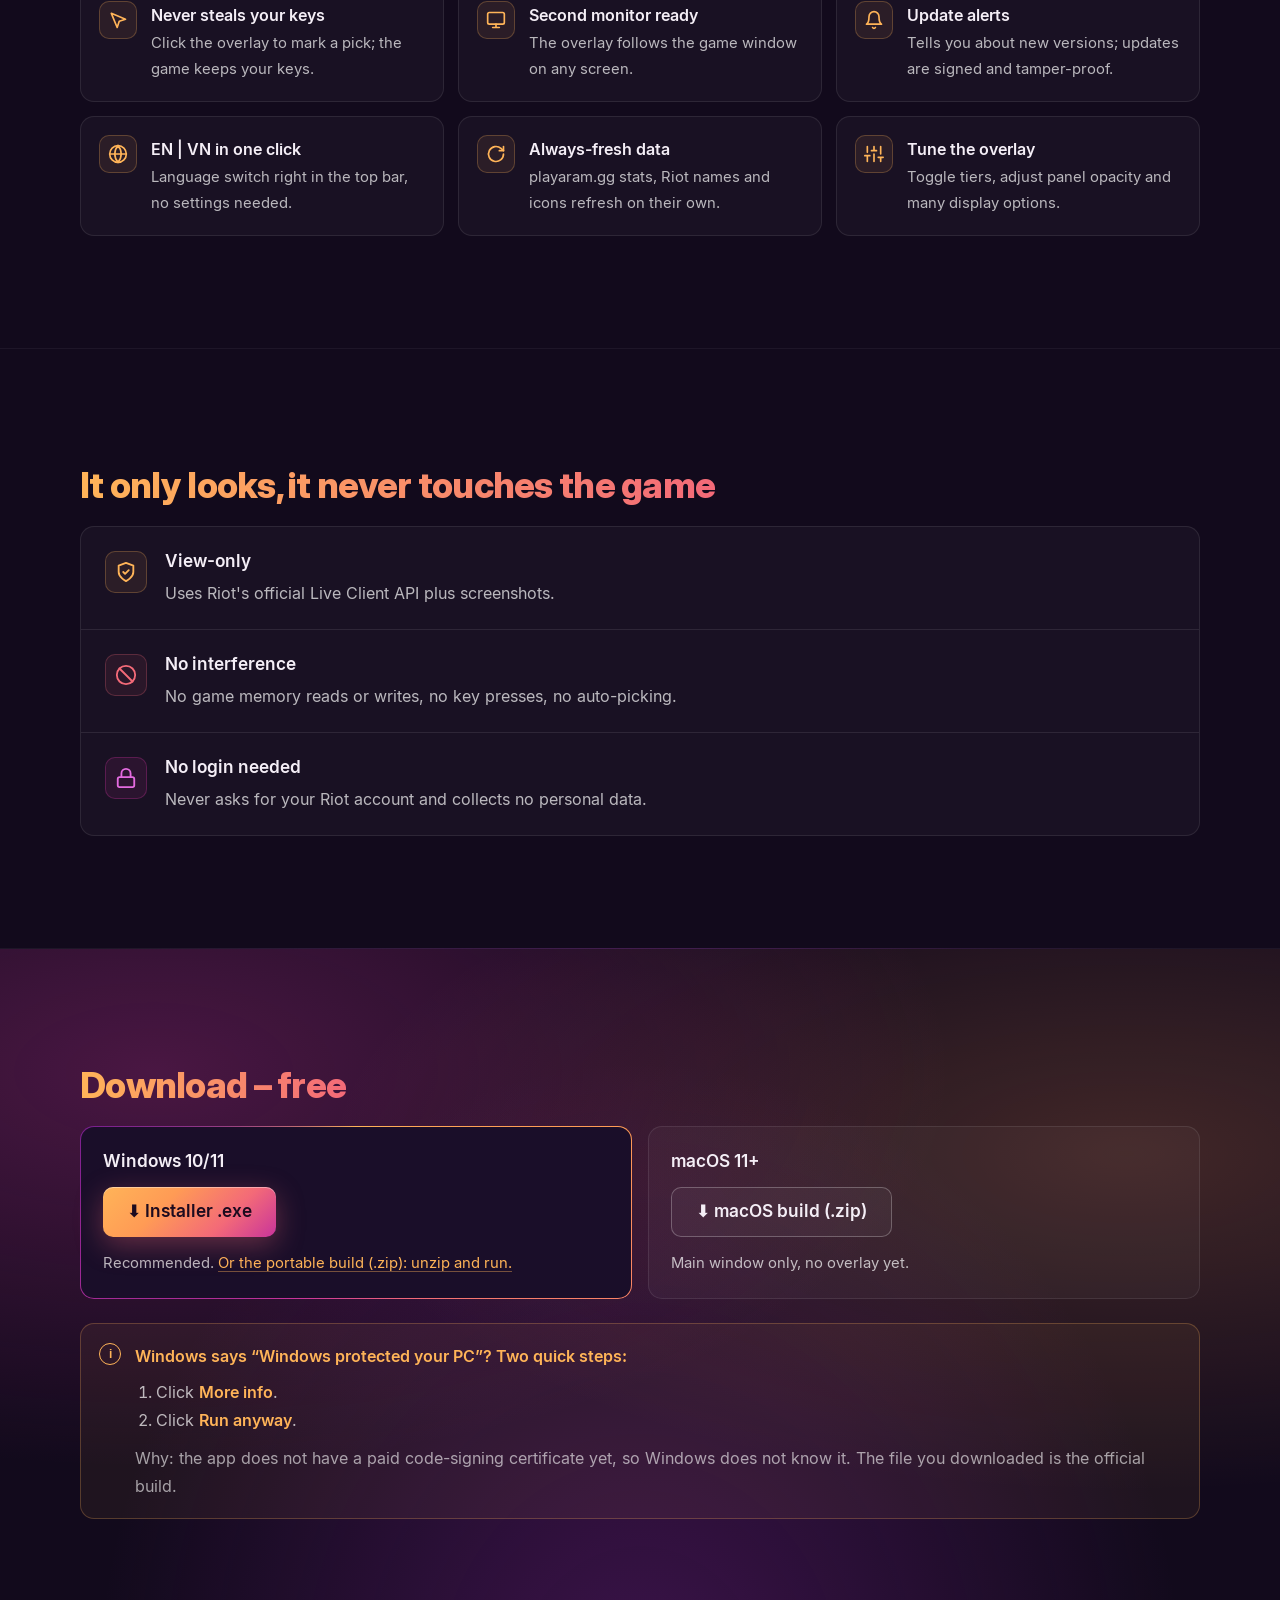
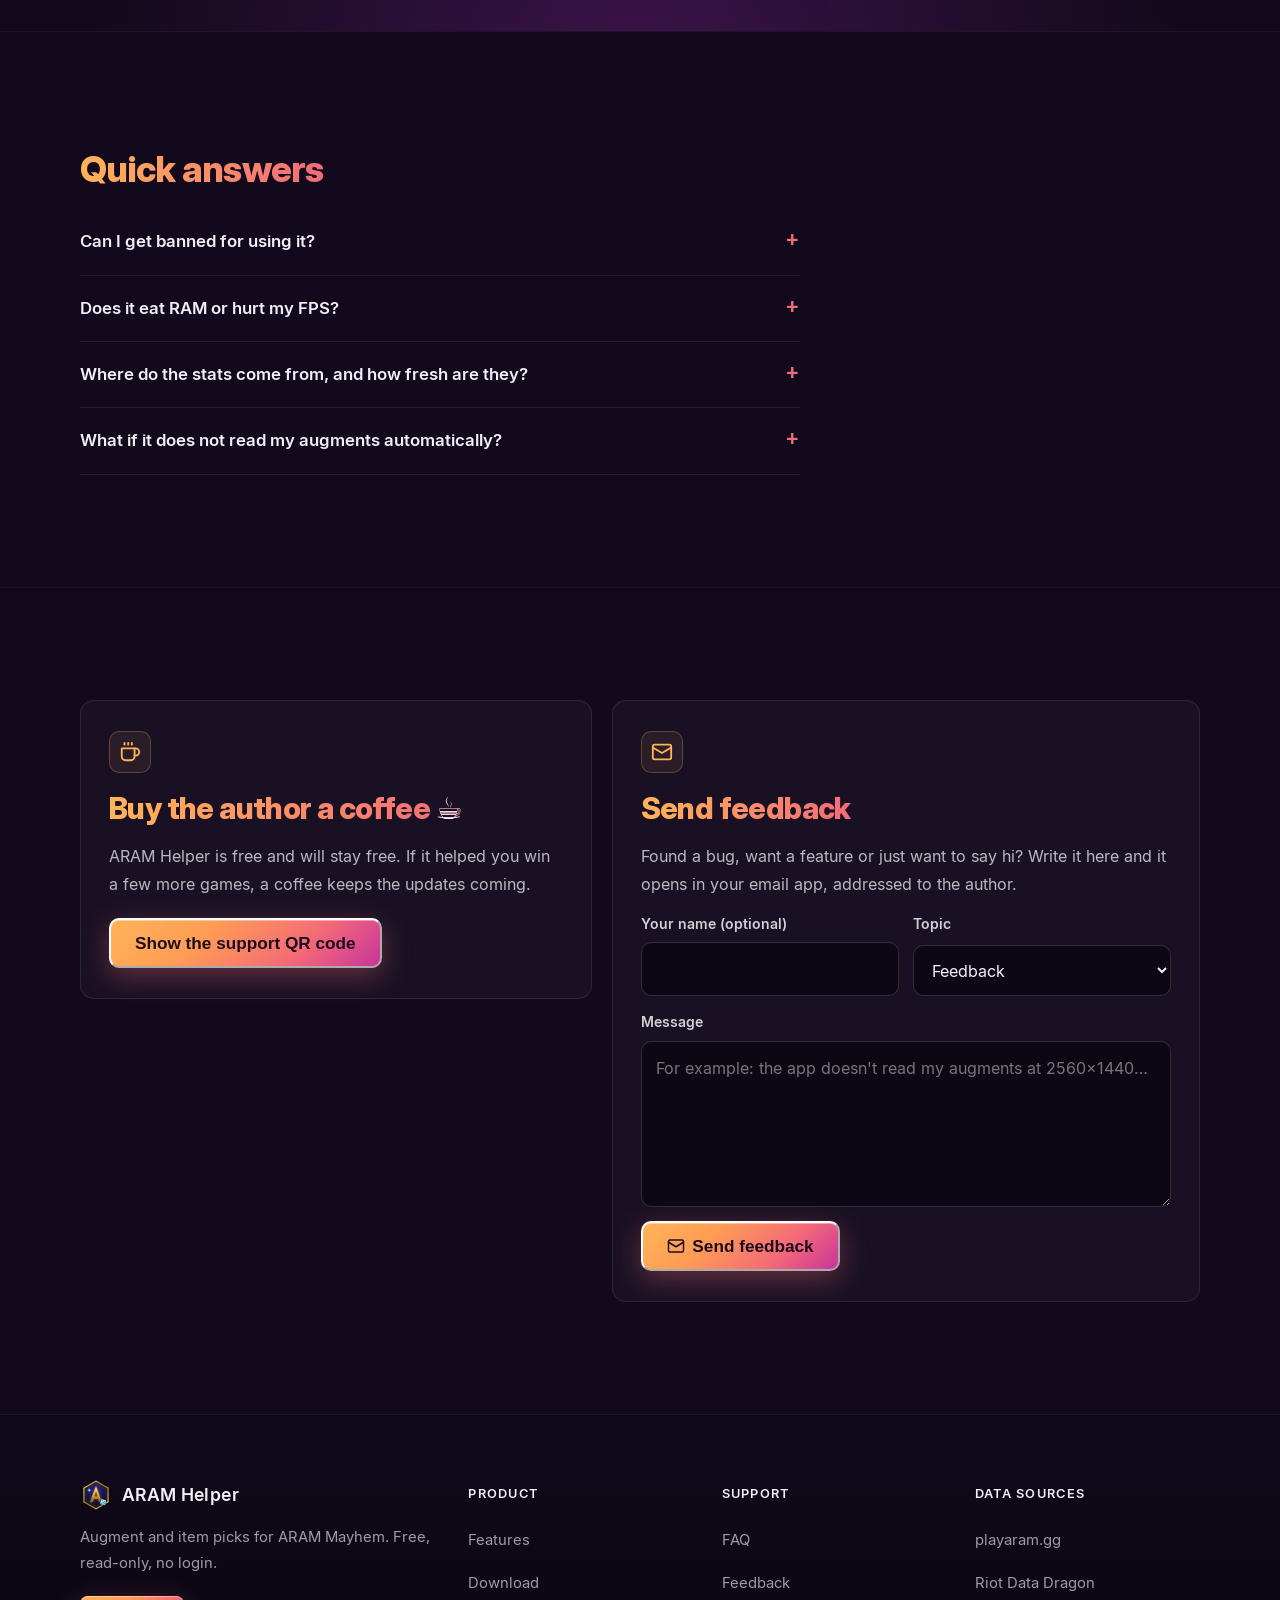
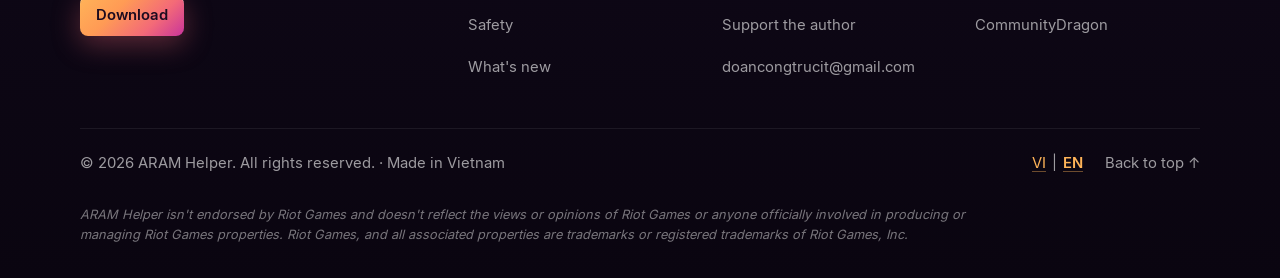
==== commit 7dea8f95: "site: sync from dev 23eef4f" ====
--- a/site/en/index.html
+++ b/site/en/index.html
@@ -59,7 +59,7 @@
   </div>
   <p class="muted hero-note">The download button adapts to your computer (Windows / Mac). <span data-version hidden></span></p>
   <figure class="hero-shot hero-video">
-    <video id="demo-video" class="shot" src="../assets/video/demo-en.mp4" poster="../assets/video/demo-en.webp" aria-label="ARAM Helper demo video (38 seconds, no sound)" width="1920" height="1080" preload="none" controls muted playsinline></video>
+    <video id="demo-video" class="shot" src="../assets/video/demo-en.mp4" poster="../assets/video/demo-en.webp" aria-label="ARAM Helper demo video (38 seconds, with music)" width="1920" height="1080" preload="none" controls playsinline></video>
     <button id="demo-play" class="play-btn" type="button" aria-label="▶ Watch the demo" hidden><svg viewBox="0 0 24 24" aria-hidden="true" focusable="false"><path d="M8 5.5v13l11-6.5z"/></svg></button>
   </figure>
 </section>
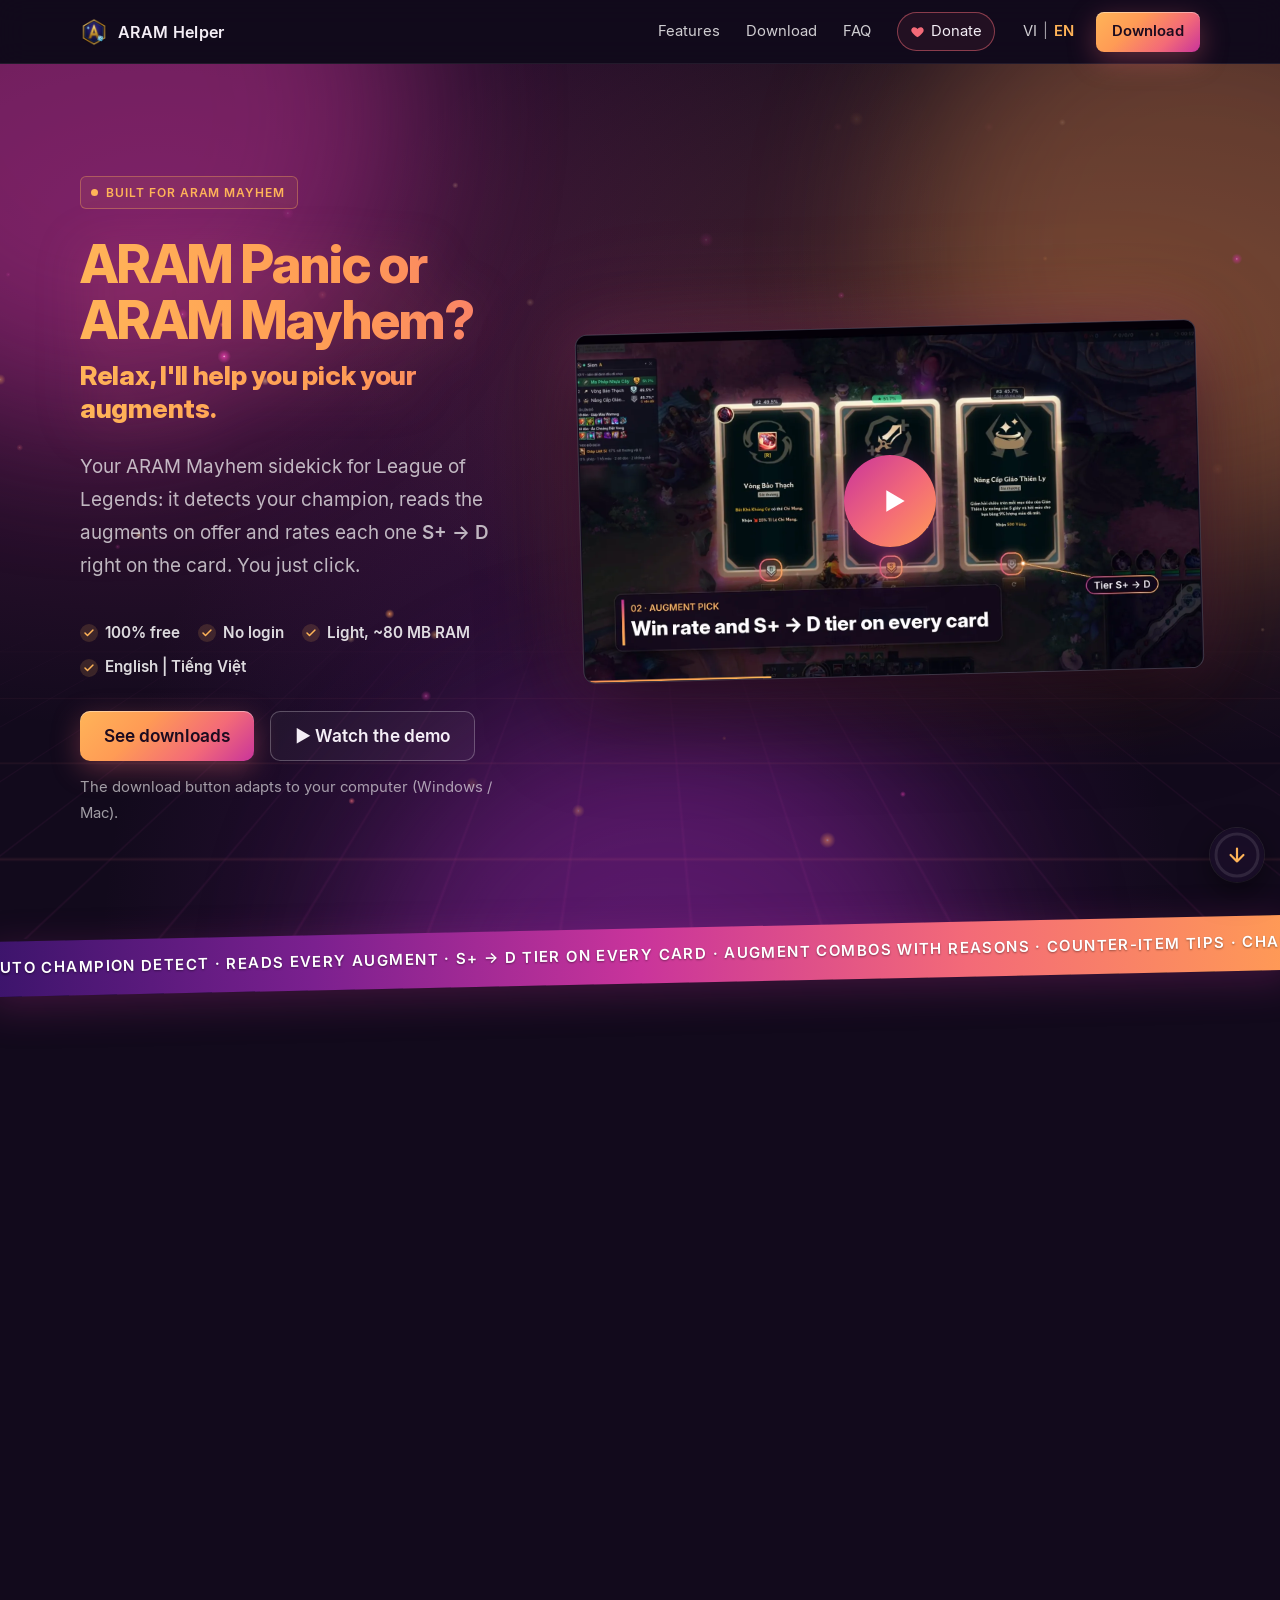
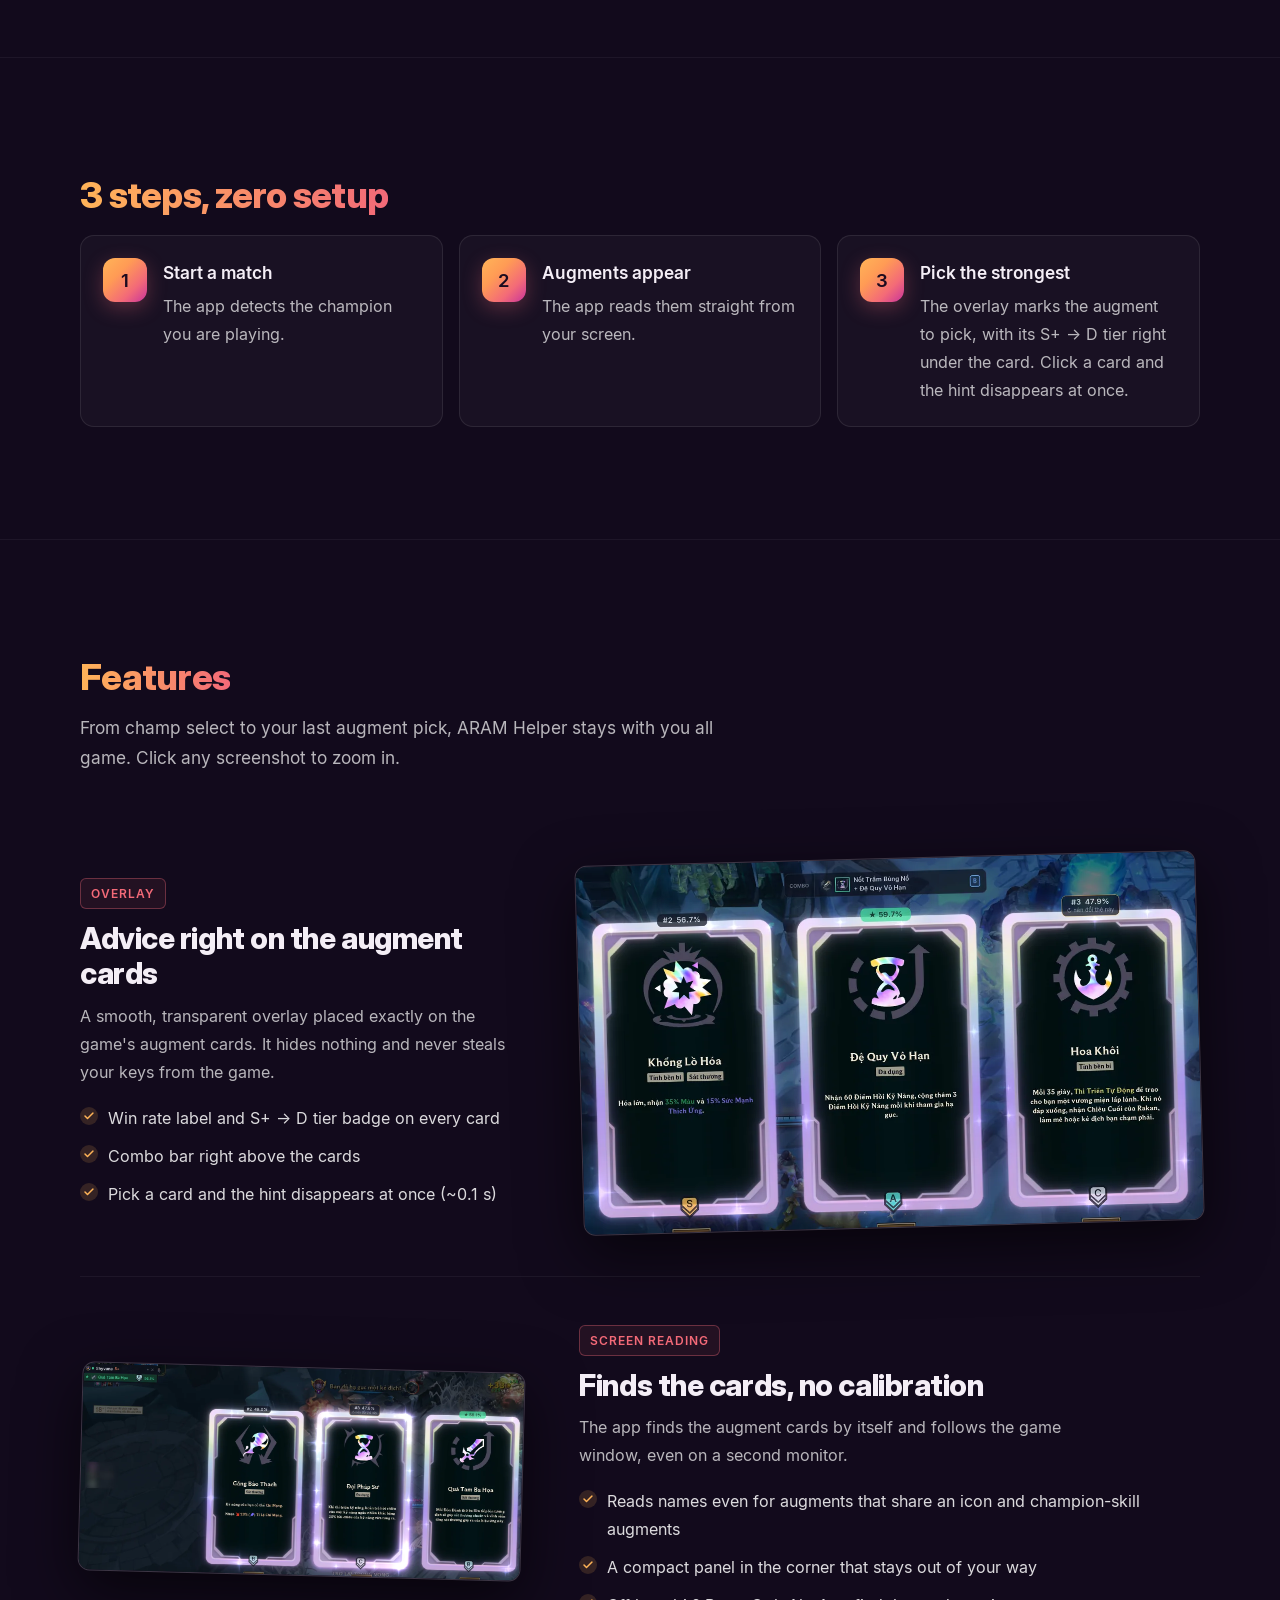
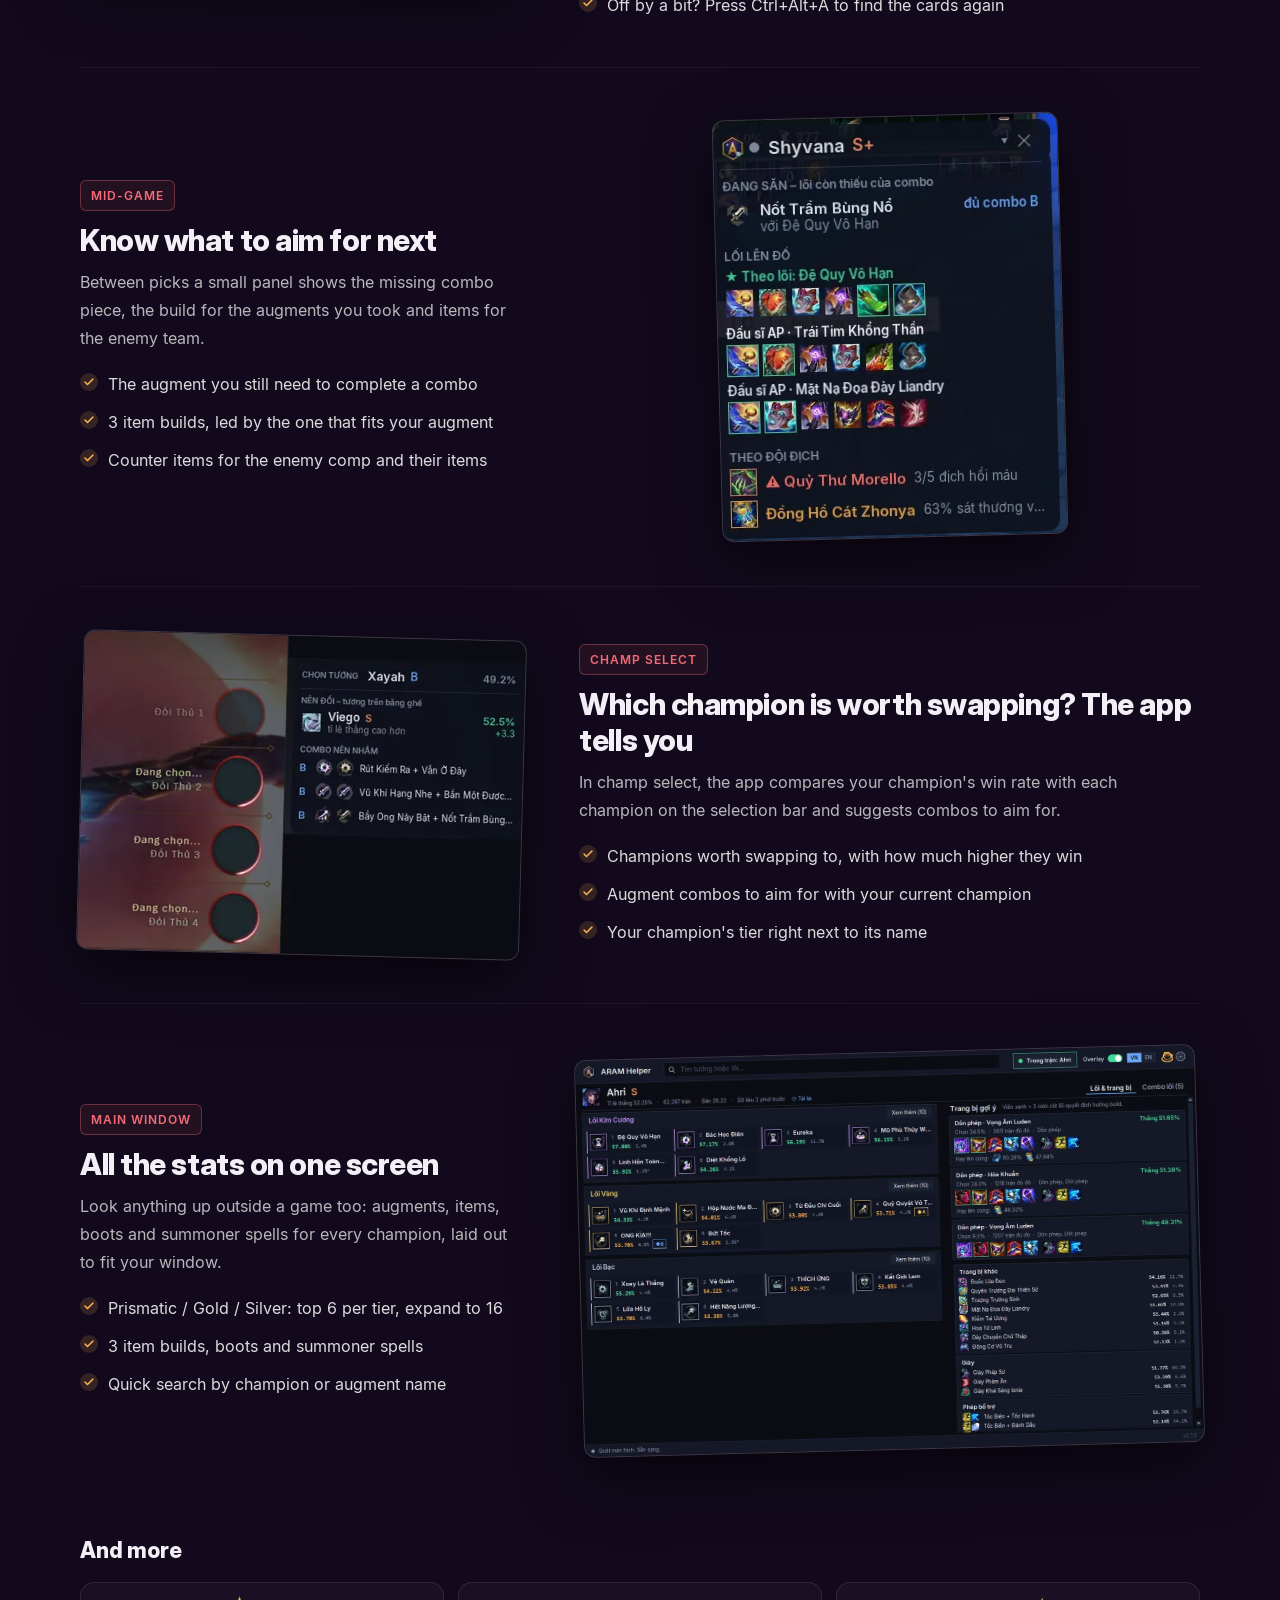
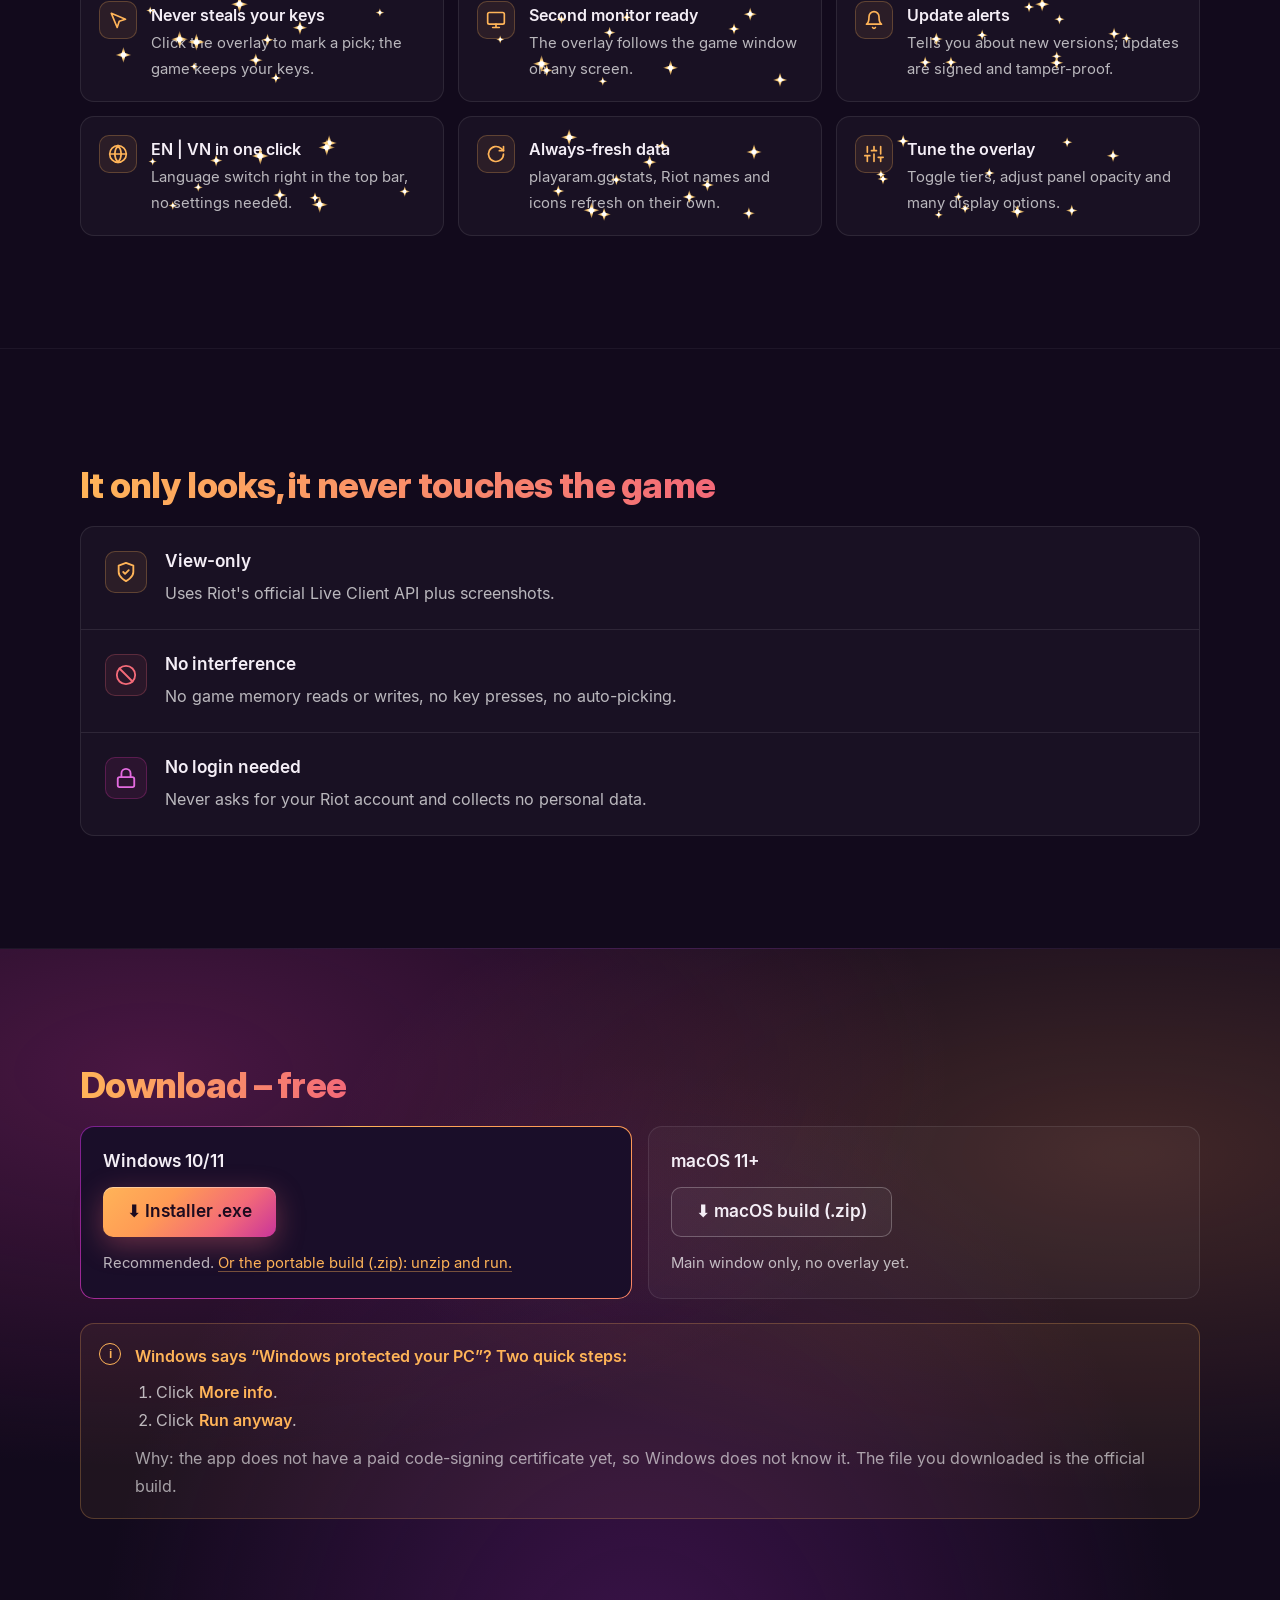
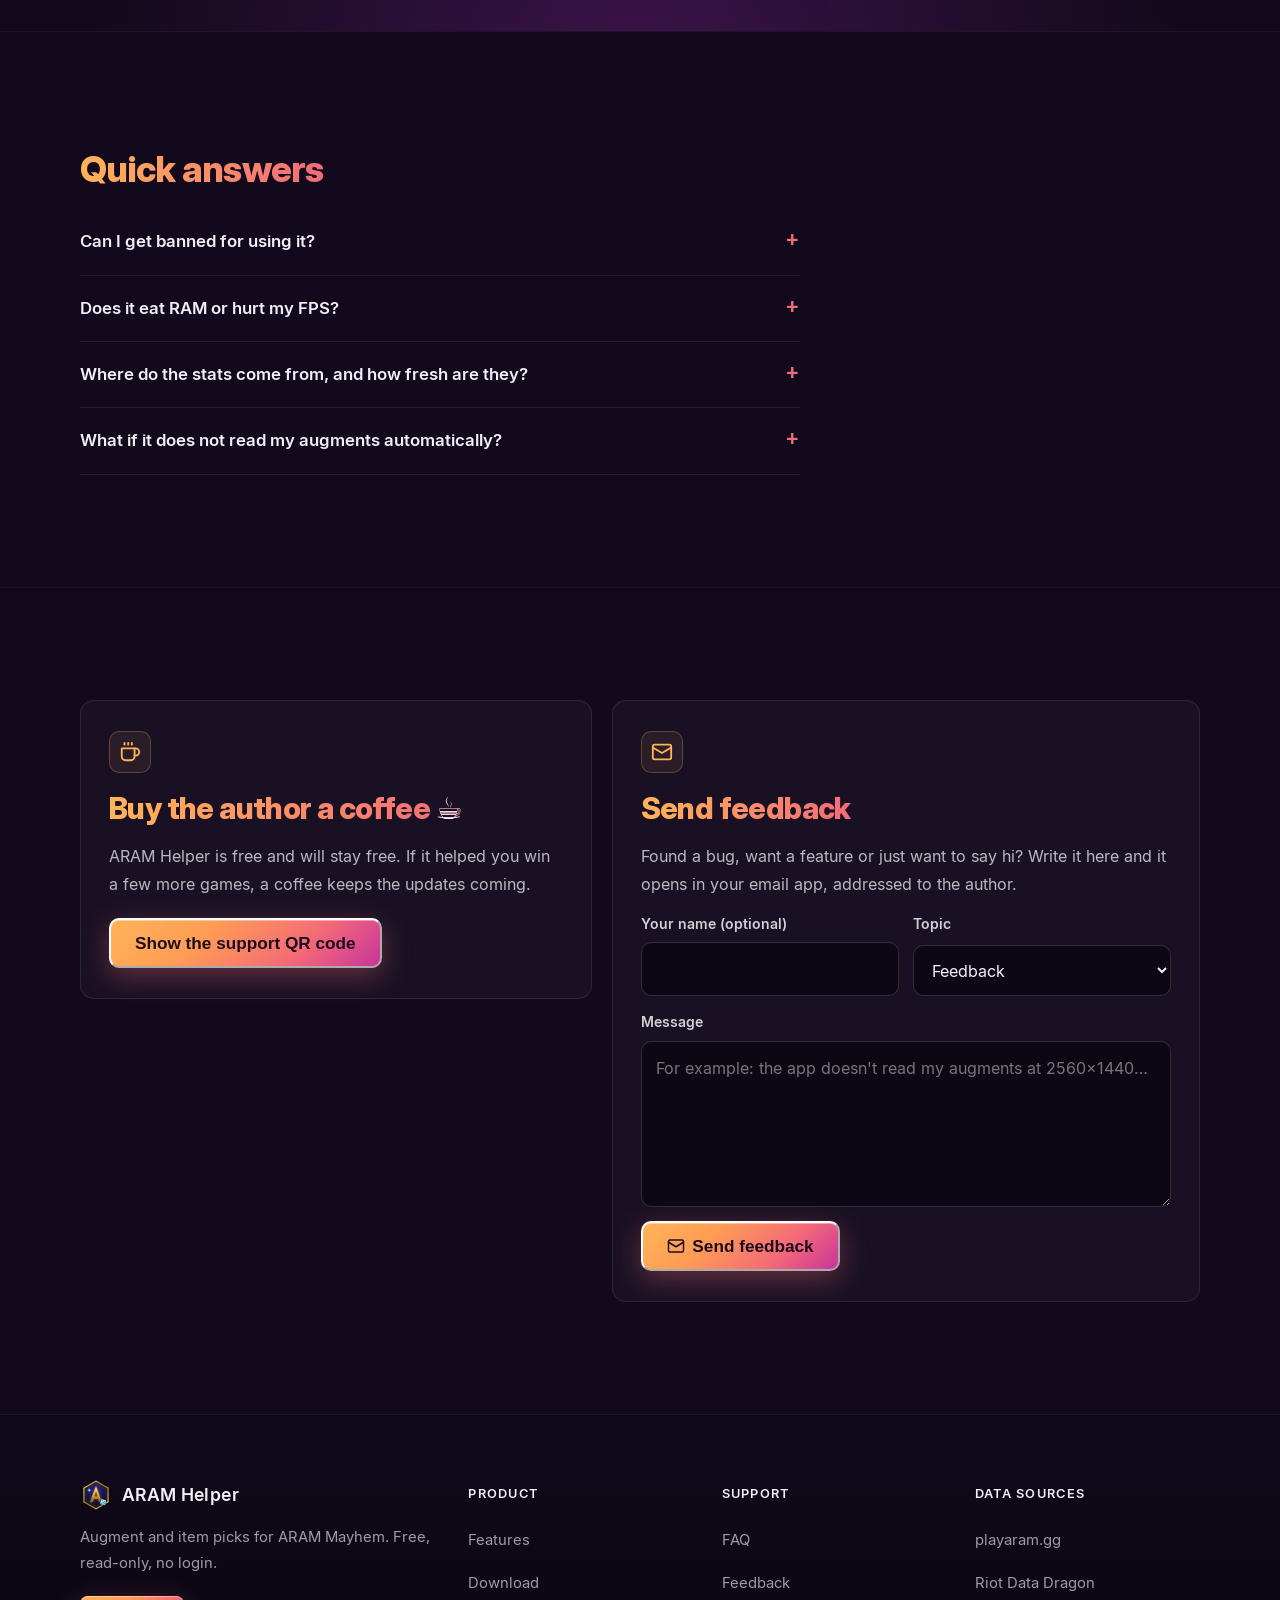
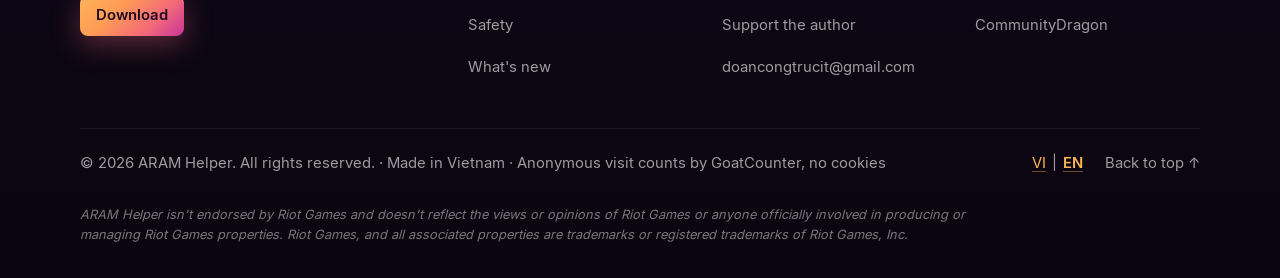
==== commit e38da42a: "site: sync from dev fada151" ====
--- a/site/en/index.html
+++ b/site/en/index.html
@@ -26,6 +26,7 @@
 <link rel="preload" href="../assets/fonts/InterDisplay-ExtraBold.woff2" as="font" type="font/woff2" crossorigin>
 <link rel="stylesheet" href="../assets/style.css?v=607a60d9">
 <script type="module" src="../assets/app.mjs?v=607a60d9"></script>
+<script data-goatcounter="https://aramhelper.goatcounter.com/count" async src="https://gc.zgo.at/count.js"></script>
 </head>
 <body data-lang="en">
 <div class="scroll-progress" aria-hidden="true"></div>
@@ -54,13 +55,13 @@
     <li><svg class="tick" viewBox="0 0 24 24" aria-hidden="true" focusable="false"><path d="M20 6 9 17l-5-5"/></svg>100% free</li><li><svg class="tick" viewBox="0 0 24 24" aria-hidden="true" focusable="false"><path d="M20 6 9 17l-5-5"/></svg>No login</li><li><svg class="tick" viewBox="0 0 24 24" aria-hidden="true" focusable="false"><path d="M20 6 9 17l-5-5"/></svg>Light, ~80 MB RAM</li><li><svg class="tick" viewBox="0 0 24 24" aria-hidden="true" focusable="false"><path d="M20 6 9 17l-5-5"/></svg>English | Tiếng Việt</li>
   </ul>
   <div class="cta">
-    <a id="primary-dl" class="btn btn-primary" data-dl-win="https://github.com/doancongtrucit/aram-helper/releases/latest/download/ARAM-Helper-Setup.exe" data-dl-mac="https://github.com/doancongtrucit/aram-helper/releases/latest/download/ARAM-Helper-macos.zip" href="https://github.com/doancongtrucit/aram-helper/releases/latest/download/ARAM-Helper-Setup.exe">⬇ Download for Windows</a>
-    <a id="demo-btn" class="btn btn-ghost" href="#features" aria-haspopup="dialog">▶ Watch the demo</a>
+    <a id="primary-dl" class="btn btn-primary" data-goatcounter-click="download-hero" data-dl-win="https://github.com/doancongtrucit/aram-helper/releases/latest/download/ARAM-Helper-Setup.exe" data-dl-mac="https://github.com/doancongtrucit/aram-helper/releases/latest/download/ARAM-Helper-macos.zip" href="https://github.com/doancongtrucit/aram-helper/releases/latest/download/ARAM-Helper-Setup.exe">⬇ Download for Windows</a>
+    <a id="demo-btn" class="btn btn-ghost" data-goatcounter-click="demo-button" href="#features" aria-haspopup="dialog">▶ Watch the demo</a>
   </div>
   <p class="muted hero-note">The download button adapts to your computer (Windows / Mac). <span data-version hidden></span></p>
   <figure class="hero-shot hero-video">
     <video id="demo-video" class="shot" src="../assets/video/demo-en.mp4" poster="../assets/video/demo-en.webp" aria-label="ARAM Helper demo video (38 seconds, with music)" width="1920" height="1080" preload="none" controls playsinline></video>
-    <button id="demo-play" class="play-btn" type="button" aria-label="▶ Watch the demo" hidden><svg viewBox="0 0 24 24" aria-hidden="true" focusable="false"><path d="M8 5.5v13l11-6.5z"/></svg></button>
+    <button id="demo-play" class="play-btn" data-goatcounter-click="demo-play" type="button" aria-label="▶ Watch the demo" hidden><svg viewBox="0 0 24 24" aria-hidden="true" focusable="false"><path d="M8 5.5v13l11-6.5z"/></svg></button>
   </figure>
 </section>
 
@@ -159,12 +160,12 @@
   <div class="row">
     <div class="box featured">
       <b>Windows 10/11</b>
-      <a class="btn btn-primary" href="https://github.com/doancongtrucit/aram-helper/releases/latest/download/ARAM-Helper-Setup.exe">⬇ Installer .exe</a>
-      <p class="muted">Recommended. <a href="https://github.com/doancongtrucit/aram-helper/releases/latest/download/ARAM-Helper-win64-portable.zip">Or the portable build (.zip): unzip and run.</a></p>
+      <a class="btn btn-primary" data-goatcounter-click="download-setup" href="https://github.com/doancongtrucit/aram-helper/releases/latest/download/ARAM-Helper-Setup.exe">⬇ Installer .exe</a>
+      <p class="muted">Recommended. <a data-goatcounter-click="download-portable" href="https://github.com/doancongtrucit/aram-helper/releases/latest/download/ARAM-Helper-win64-portable.zip">Or the portable build (.zip): unzip and run.</a></p>
     </div>
     <div class="box">
       <b>macOS 11+</b>
-      <a class="btn btn-ghost" href="https://github.com/doancongtrucit/aram-helper/releases/latest/download/ARAM-Helper-macos.zip">⬇ macOS build (.zip)</a>
+      <a class="btn btn-ghost" data-goatcounter-click="download-mac" href="https://github.com/doancongtrucit/aram-helper/releases/latest/download/ARAM-Helper-macos.zip">⬇ macOS build (.zip)</a>
       <p class="muted">Main window only, no overlay yet.</p>
     </div>
   </div>
@@ -271,7 +272,7 @@
     </div>
   </div>
   <div class="footer-bottom">
-    <p>&copy; 2026 ARAM Helper. All rights reserved. · Made in Vietnam</p>
+    <p>&copy; 2026 ARAM Helper. All rights reserved. · Made in Vietnam · Anonymous visit counts by GoatCounter, no cookies</p>
     <p class="footer-meta"><span class="lang-switch"><a data-set-lang="vi" hreflang="vi" href="../">VI</a> | <a data-set-lang="en" hreflang="en" href="./">EN</a></span><a href="#hero">Back to top &uarr;</a></p>
   </div>
   <p class="disclaimer"><i>ARAM Helper isn't endorsed by Riot Games and doesn't reflect the views or opinions of Riot Games or anyone officially involved in producing or managing Riot Games properties. Riot Games, and all associated properties are trademarks or registered trademarks of Riot Games, Inc.</i></p>
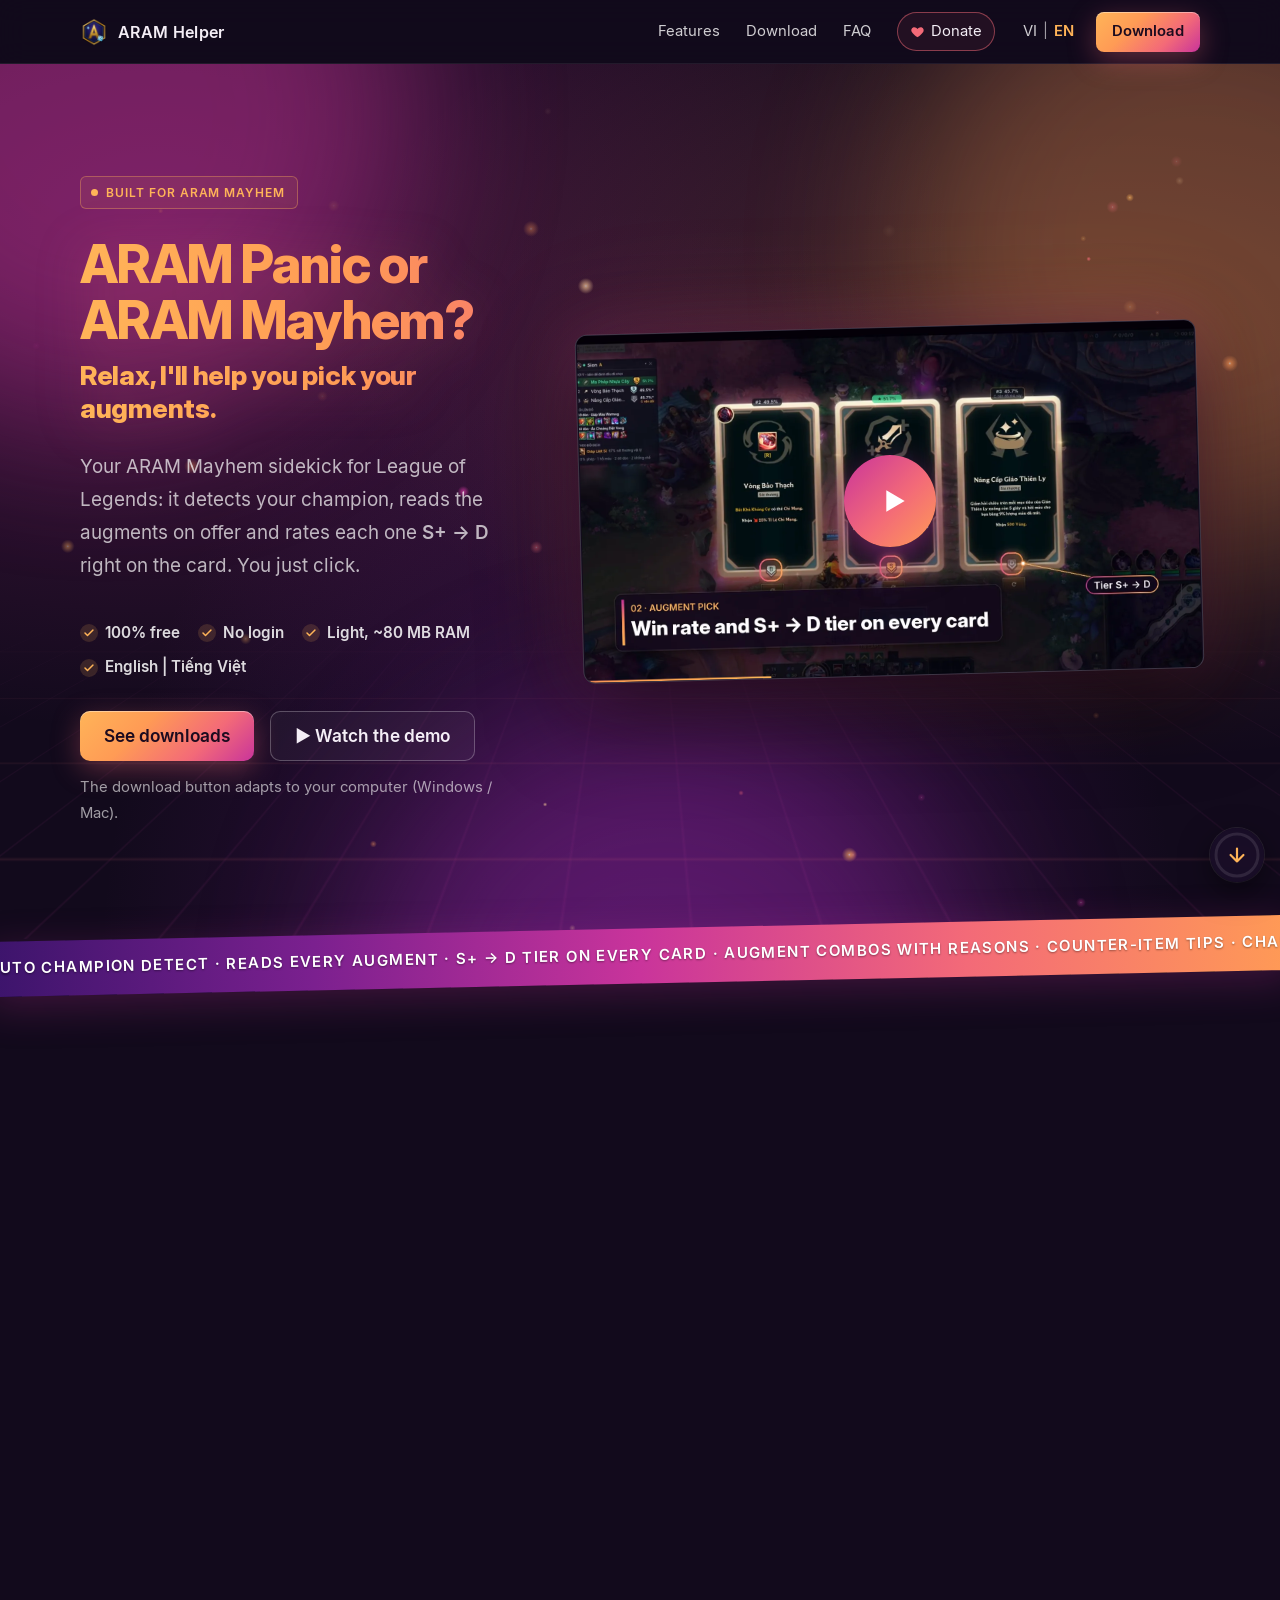
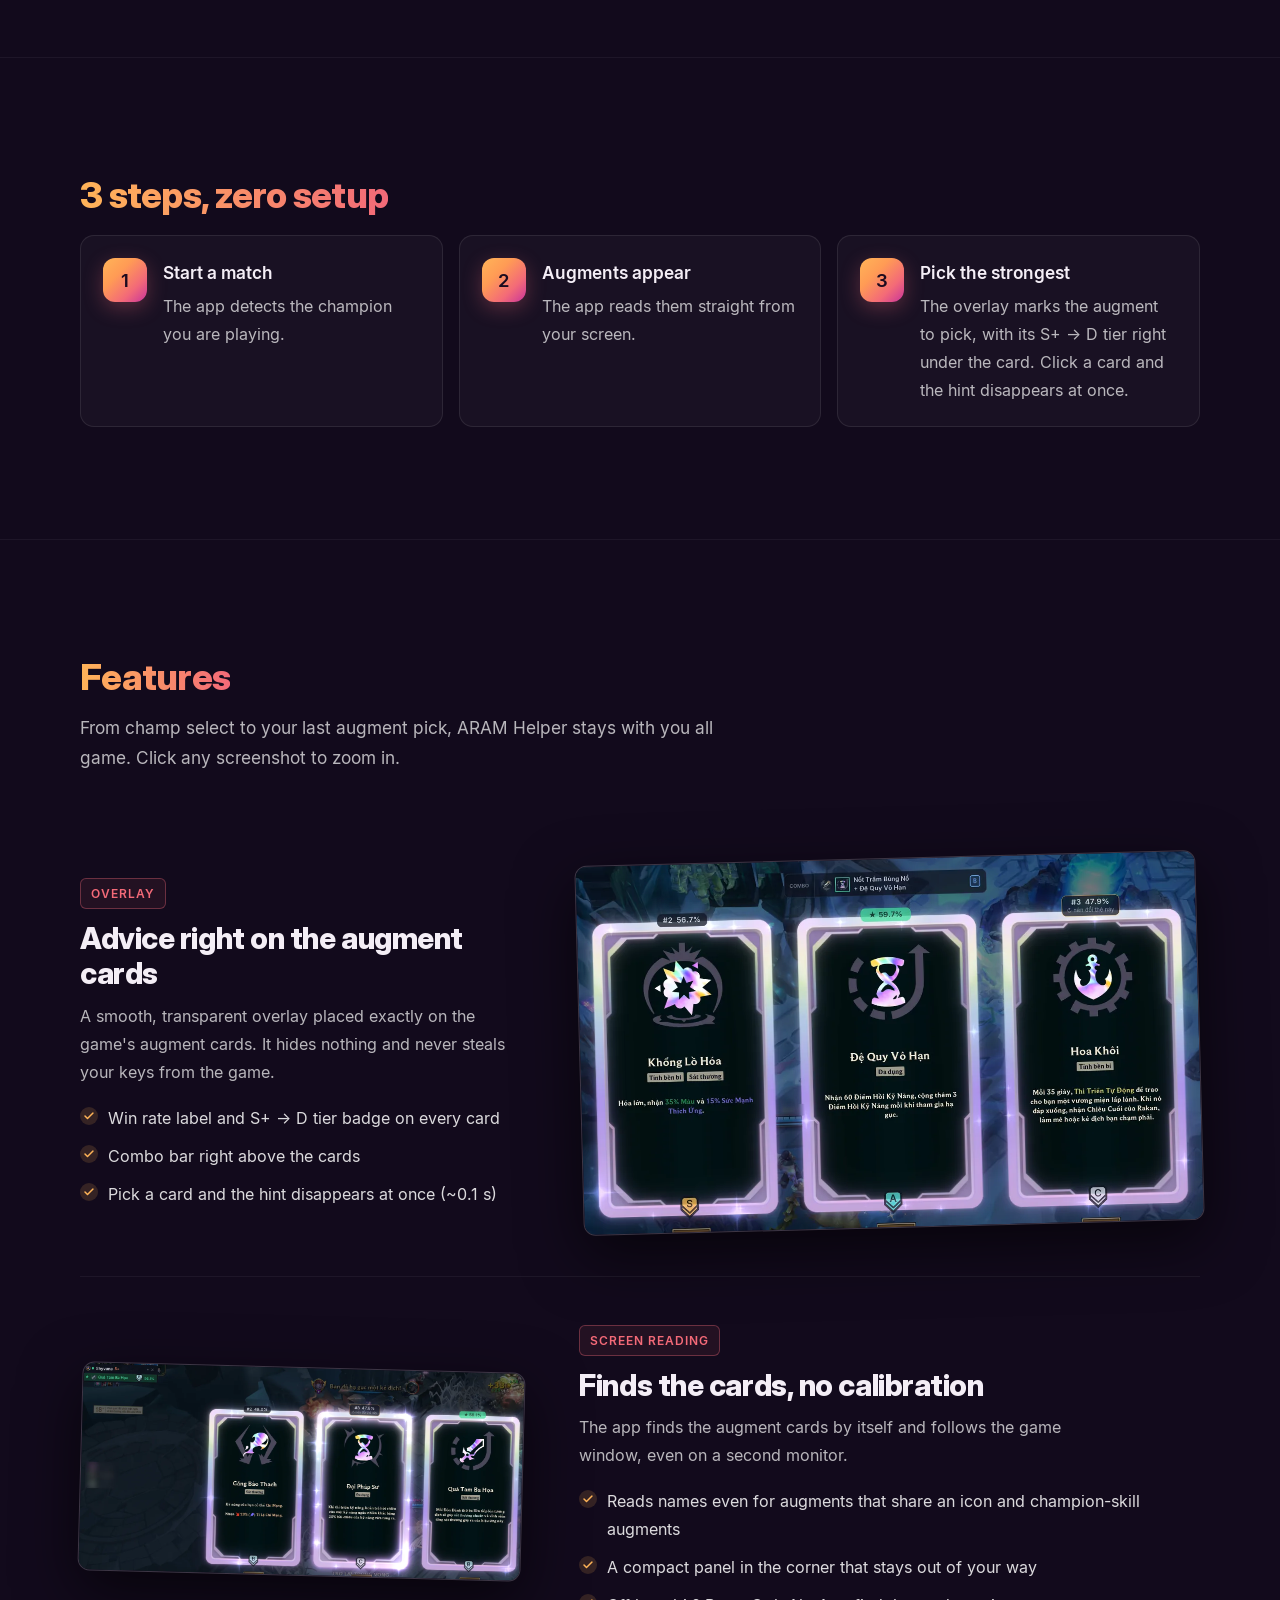
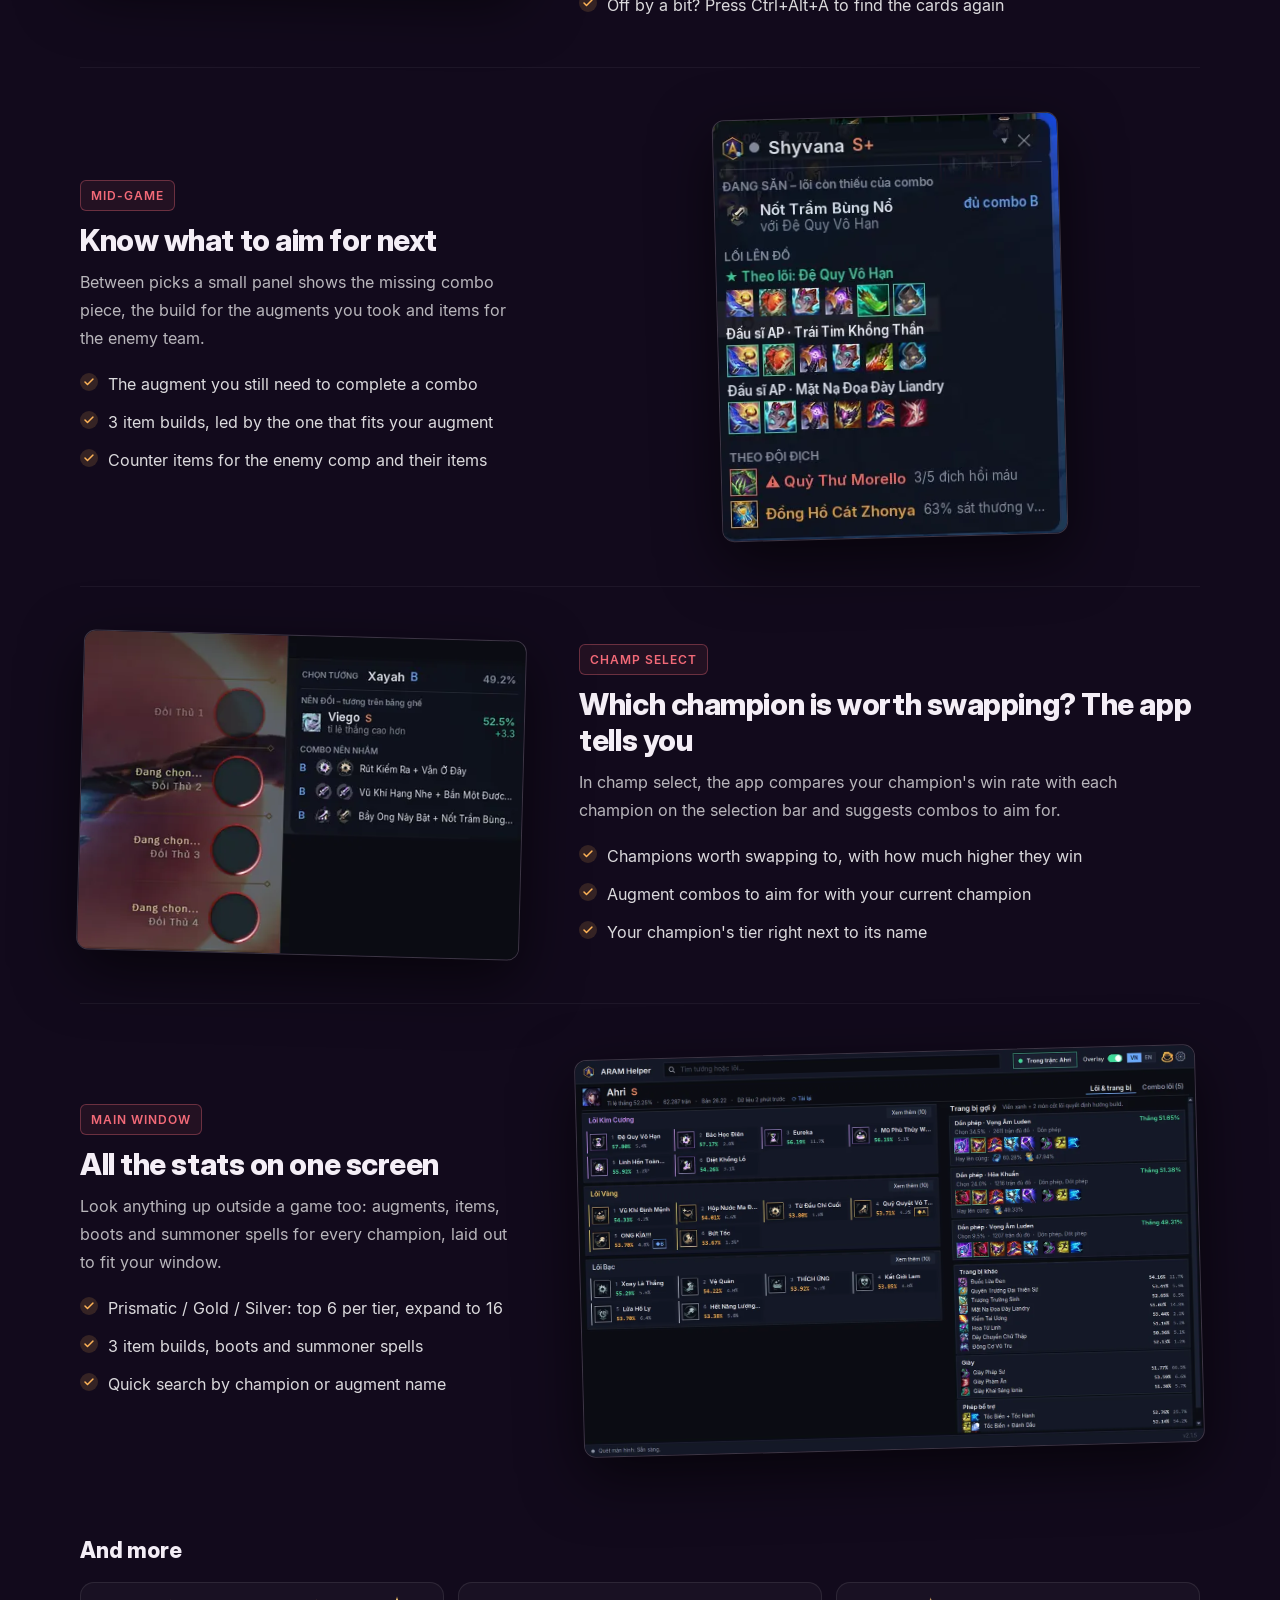
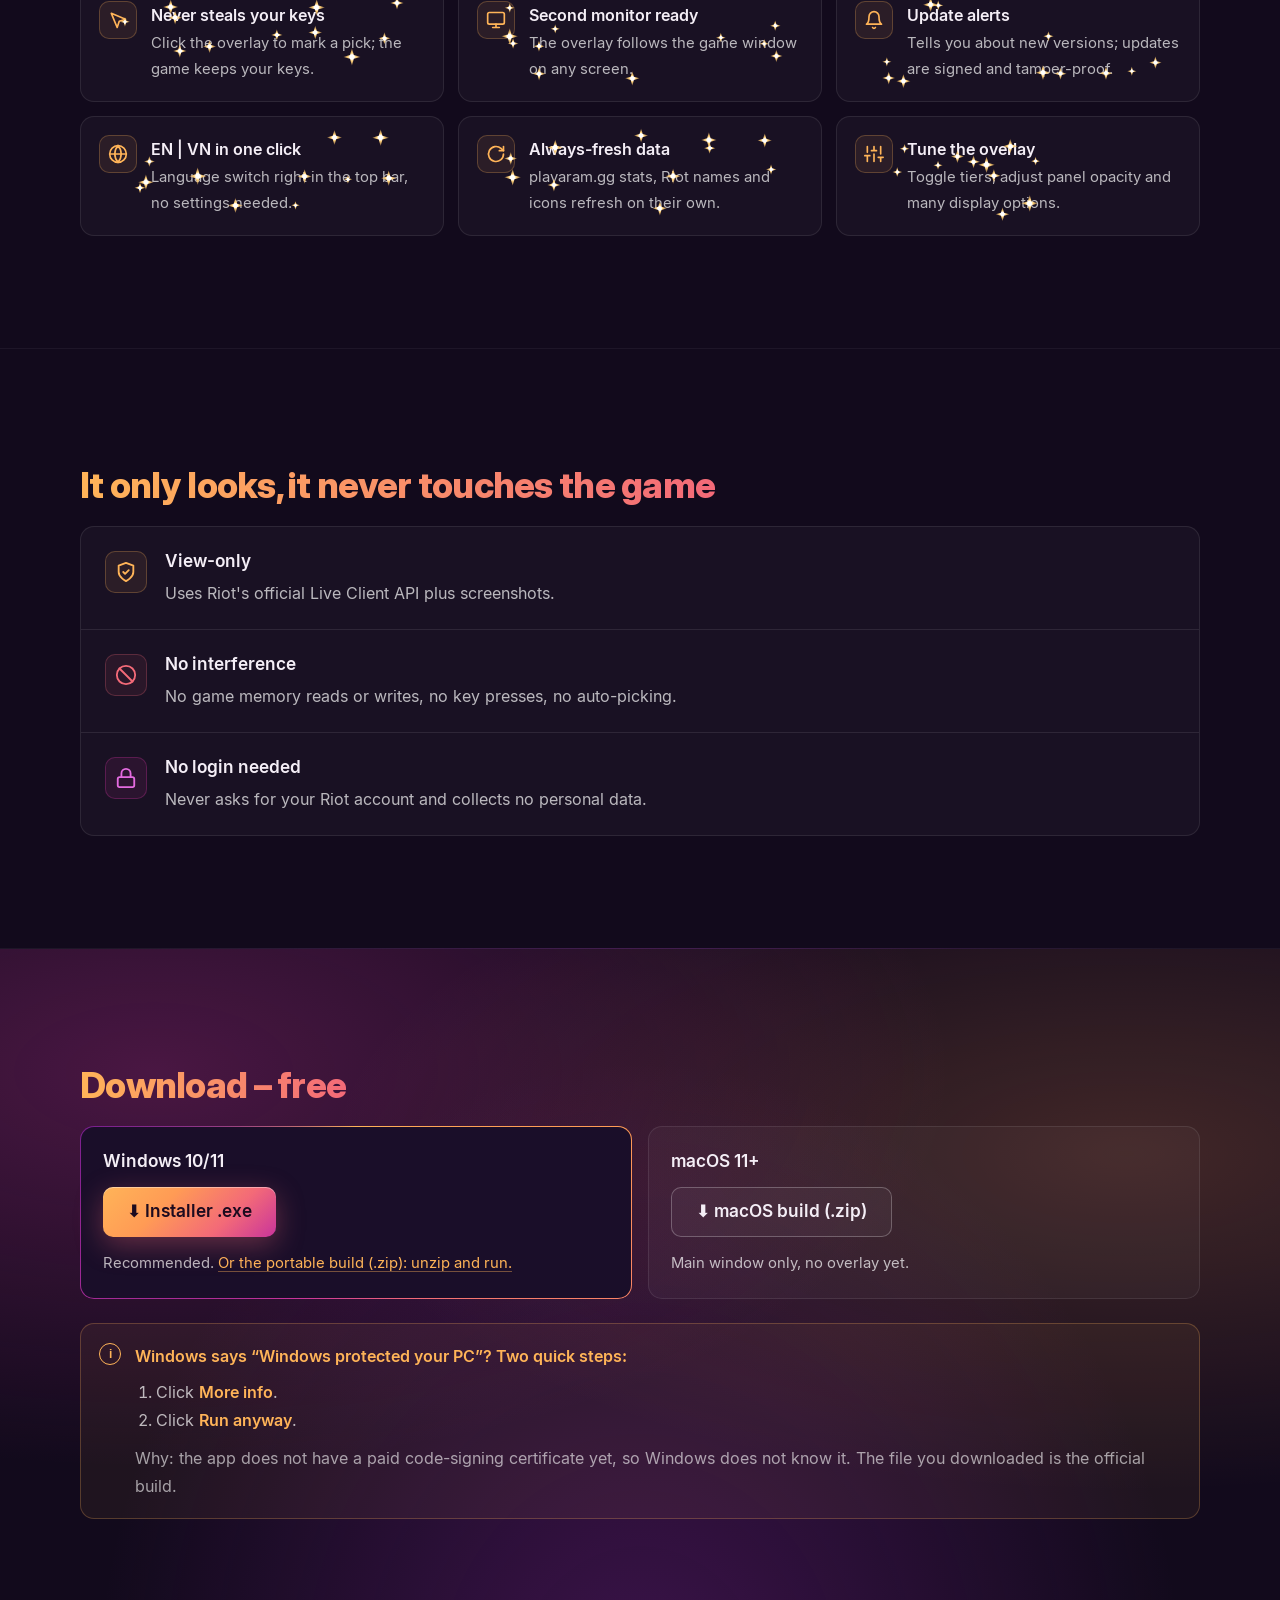
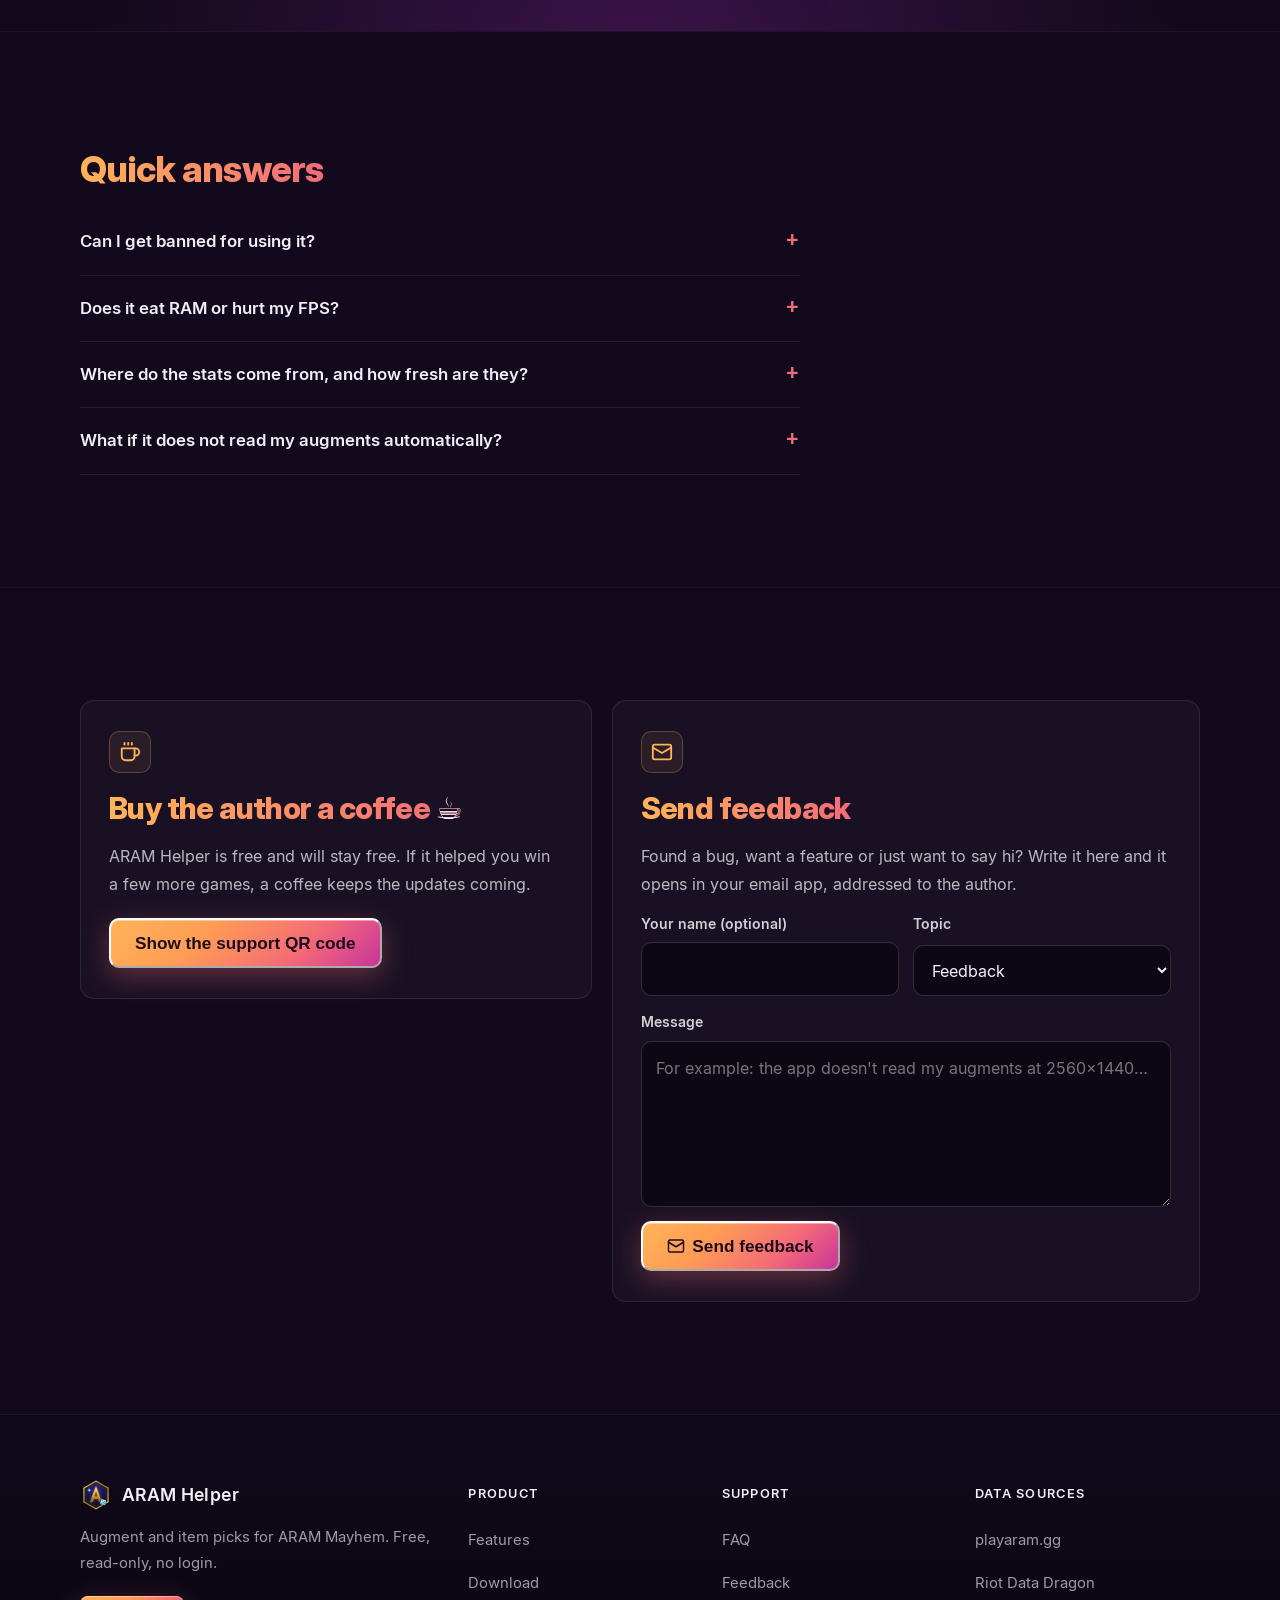
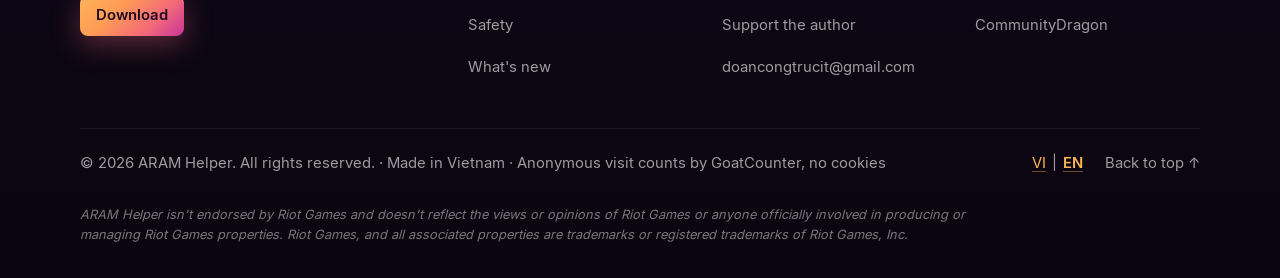
==== commit abd6a701: "site: sync from dev b18c8dc" ====
--- a/site/en/index.html
+++ b/site/en/index.html
@@ -18,14 +18,18 @@
 <meta property="og:description" content="Reads your augments on screen and recommends augments + items in-game for ARAM Mayhem. Free, read-only, no login.">
 <meta property="og:url" content="https://aramhelper.com/en/">
 <meta property="og:image" content="https://aramhelper.com/assets/img/og-en.png">
+<meta property="og:image:type" content="image/png">
+<meta property="og:image:width" content="1200">
+<meta property="og:image:height" content="630">
+<meta property="og:image:alt" content="ARAM Helper overlay in a real ARAM Mayhem game: win rates on the cards, tier badges and the suggestion panel">
 <meta property="og:locale" content="en_US">
 <meta name="twitter:card" content="summary_large_image">
 <meta name="twitter:title" content="ARAM Helper – ARAM Panic or ARAM Mayhem? Relax, I'll help you pick your augments.">
 <meta name="twitter:description" content="Reads your augments on screen and recommends augments + items in-game for ARAM Mayhem. Free, read-only, no login.">
 <meta name="twitter:image" content="https://aramhelper.com/assets/img/og-en.png">
 <link rel="preload" href="../assets/fonts/InterDisplay-ExtraBold.woff2" as="font" type="font/woff2" crossorigin>
-<link rel="stylesheet" href="../assets/style.css?v=607a60d9">
-<script type="module" src="../assets/app.mjs?v=607a60d9"></script>
+<link rel="stylesheet" href="../assets/style.css?v=0eca7738">
+<script type="module" src="../assets/app.mjs?v=0eca7738"></script>
 <script data-goatcounter="https://aramhelper.goatcounter.com/count" async src="https://gc.zgo.at/count.js"></script>
 </head>
 <body data-lang="en">
@@ -202,7 +206,7 @@
       <noscript><style>#qr-toggle { display: none; } #qr-panel { display: block; }</style></noscript>
       <div id="qr-panel" class="qr-panel" hidden>
         <figure class="donate-figure">
-          <img id="donate-qr" class="donate-qr" src="../assets/img/donate-qr.png" alt="VietQR code for a Vietnamese bank transfer to support the author" width="240" height="240">
+          <img id="donate-qr" class="donate-qr" data-src="../assets/img/donate-qr.png" alt="VietQR code for a Vietnamese bank transfer to support the author" width="240" height="240">
           <figcaption>Vietnamese bank transfer (VietQR)</figcaption>
         </figure>
         <p id="donate-fallback" class="muted">The QR code is being updated. Contact me by email: <a href="mailto:doancongtrucit@gmail.com">doancongtrucit@gmail.com</a></p>
